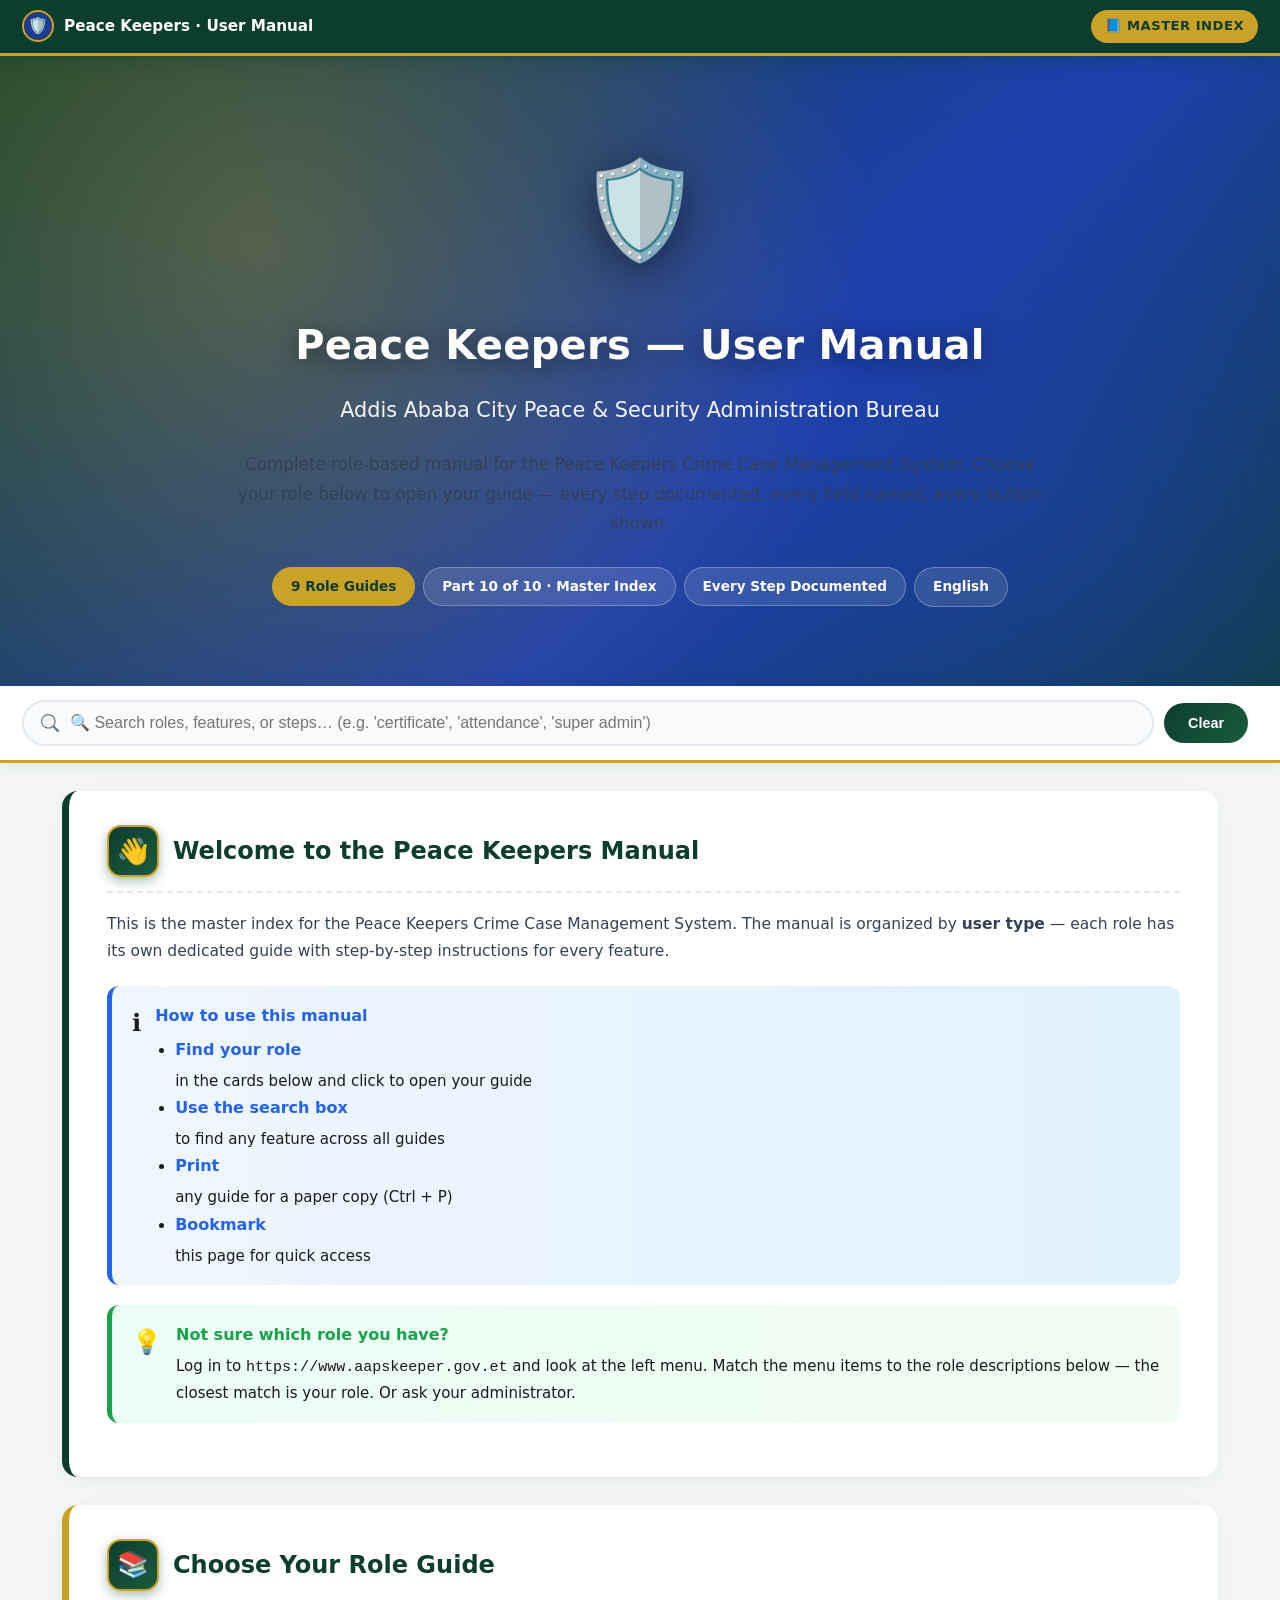
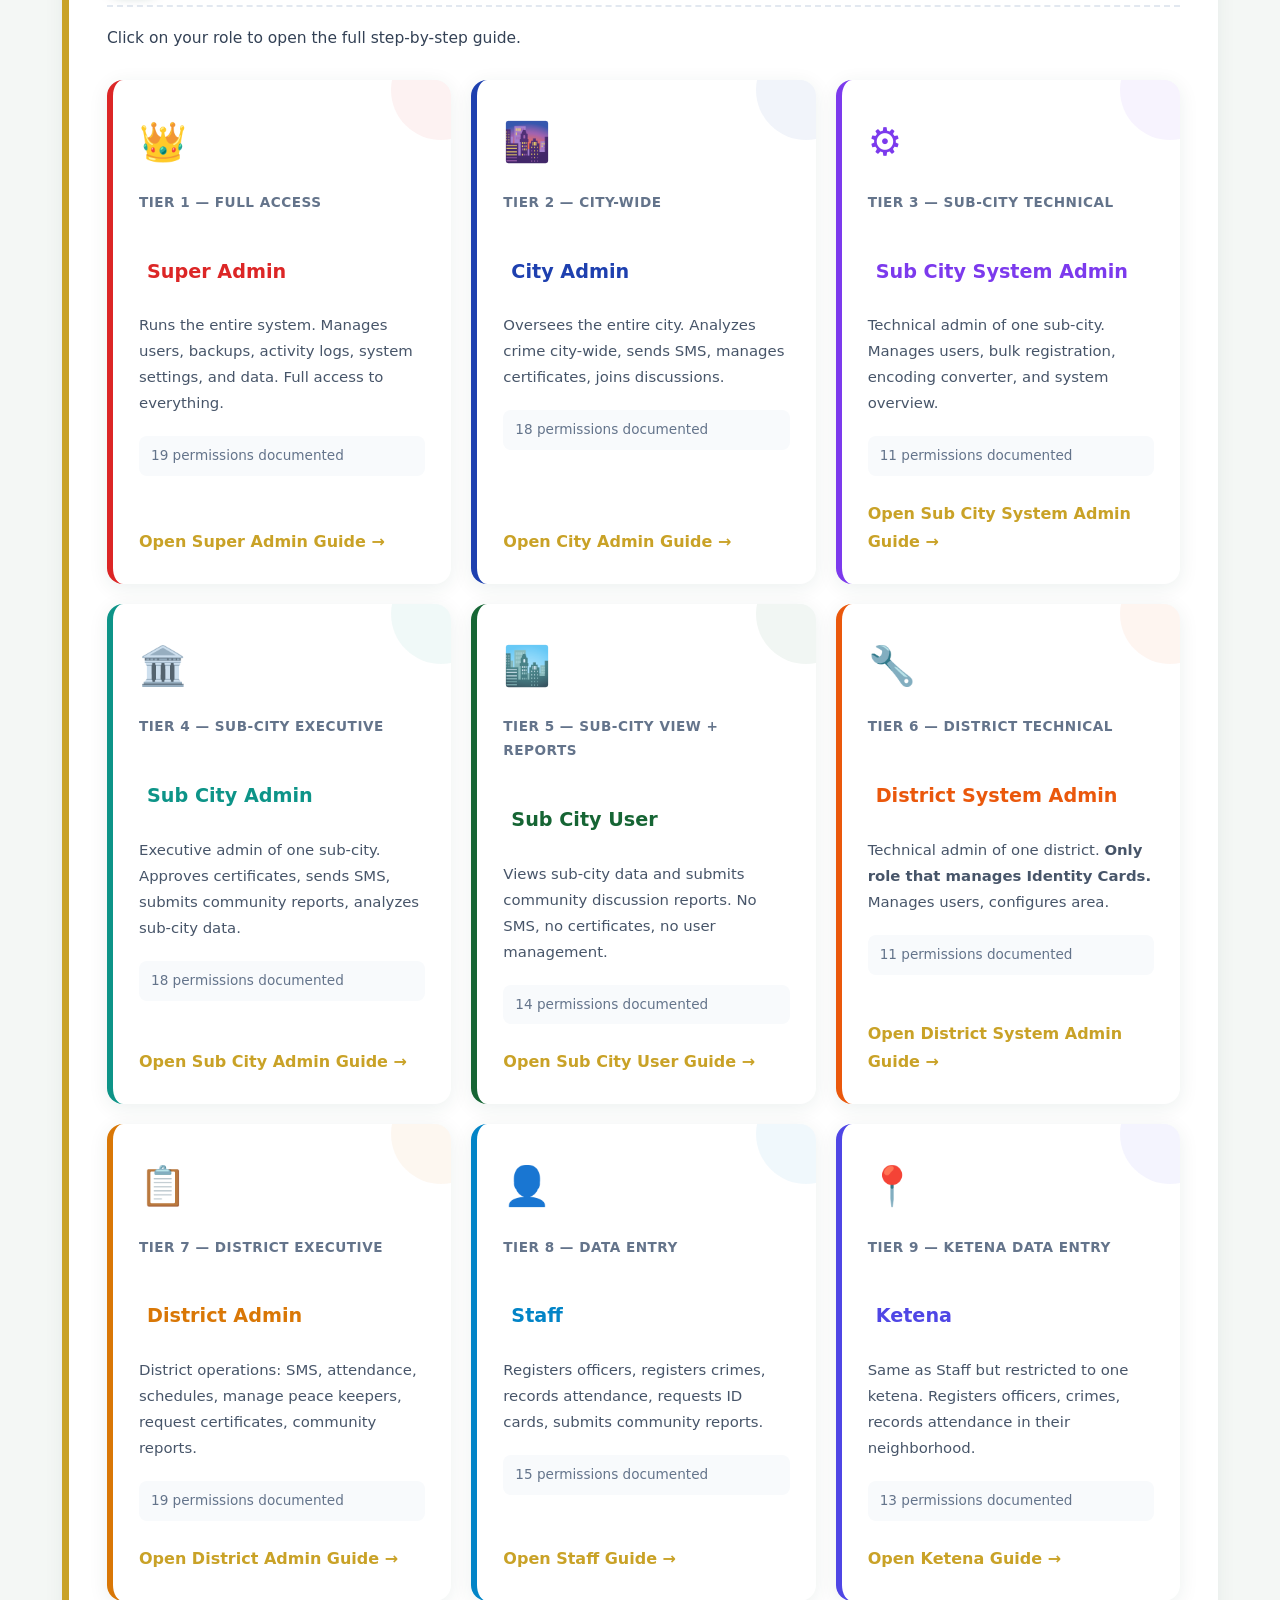
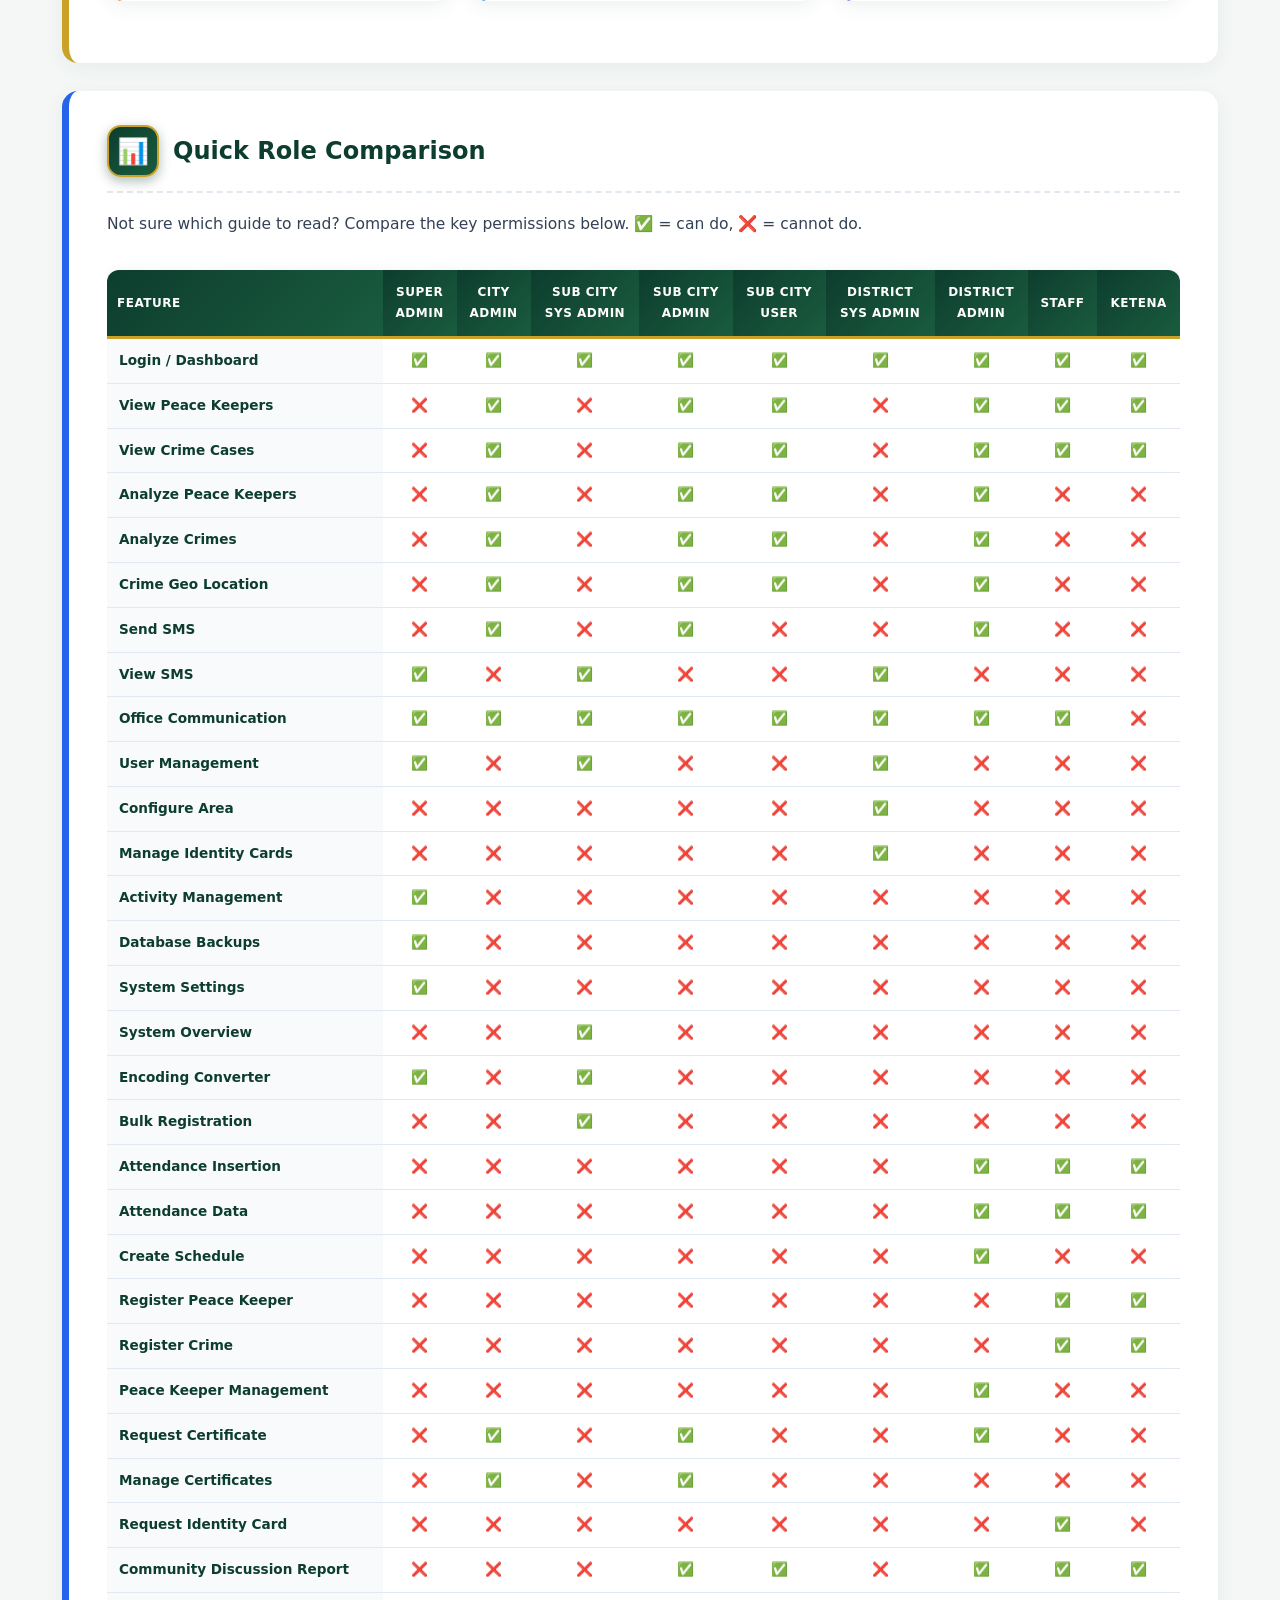
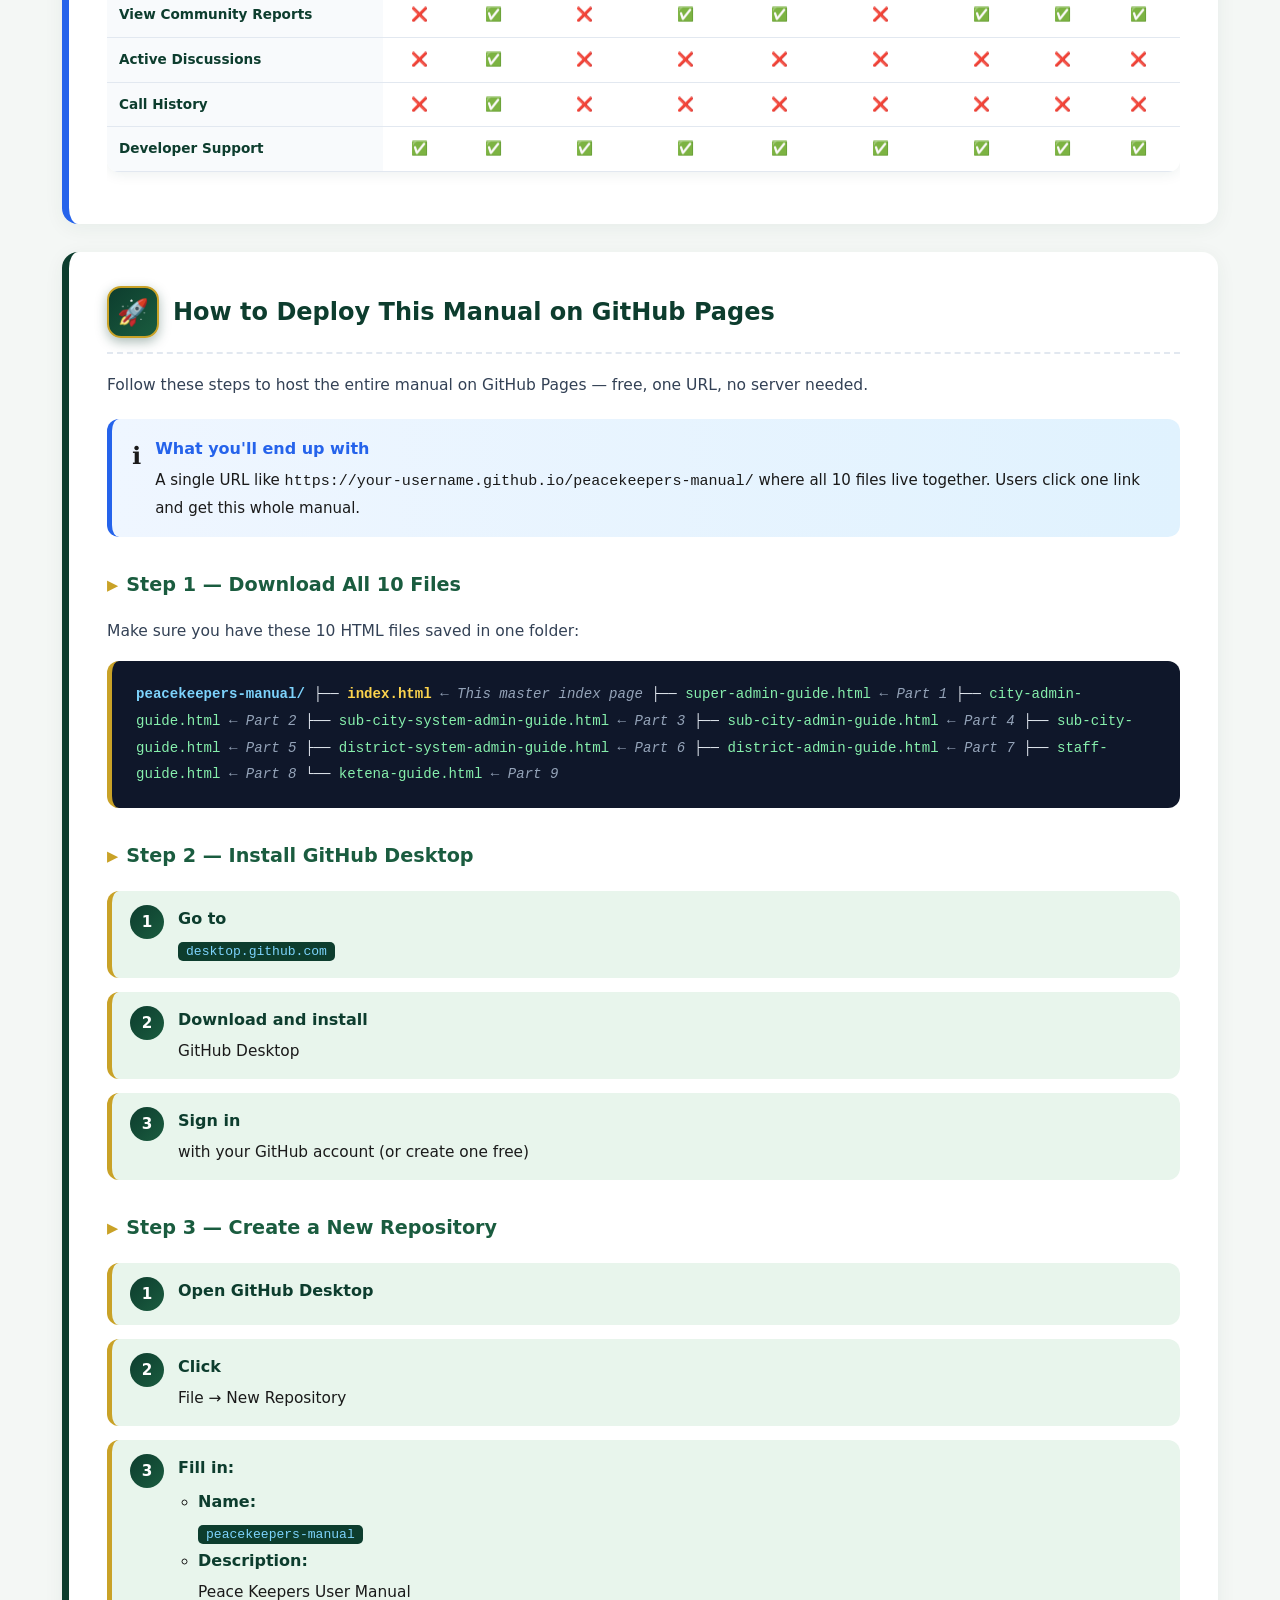
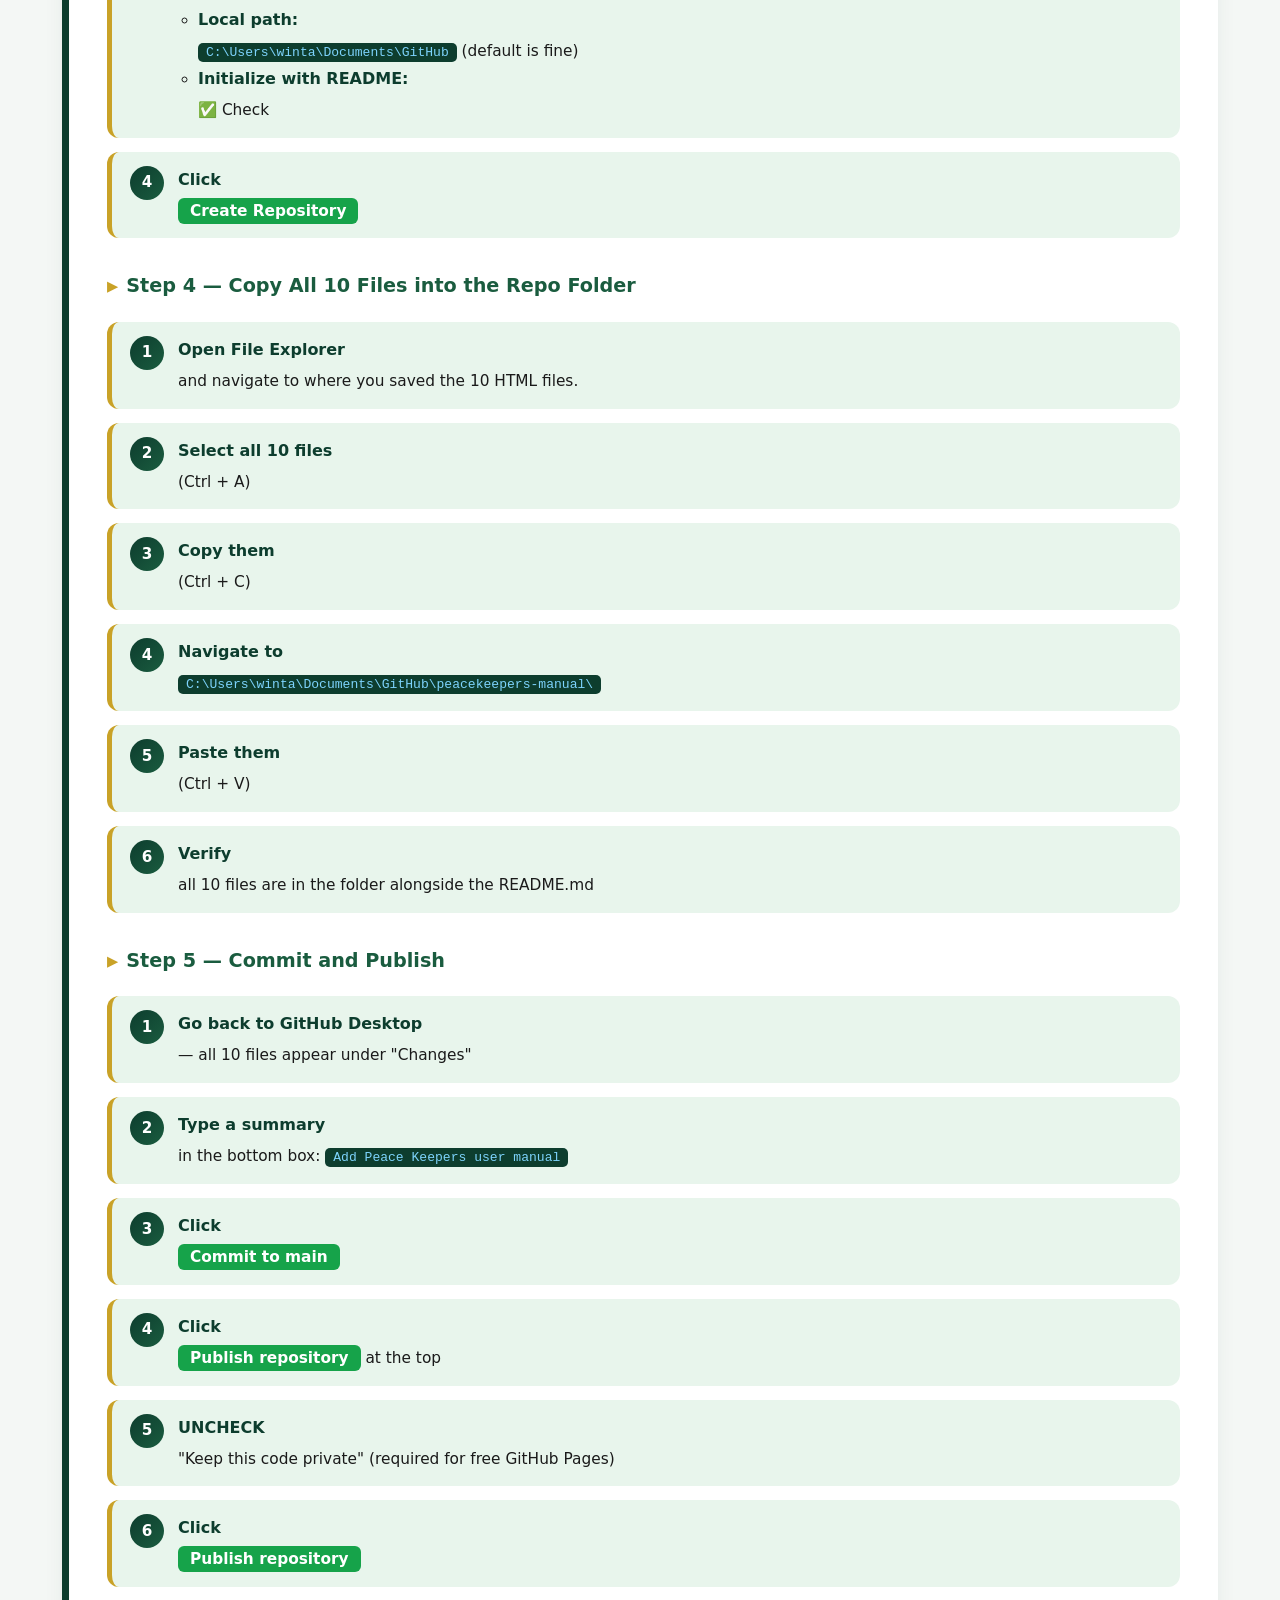
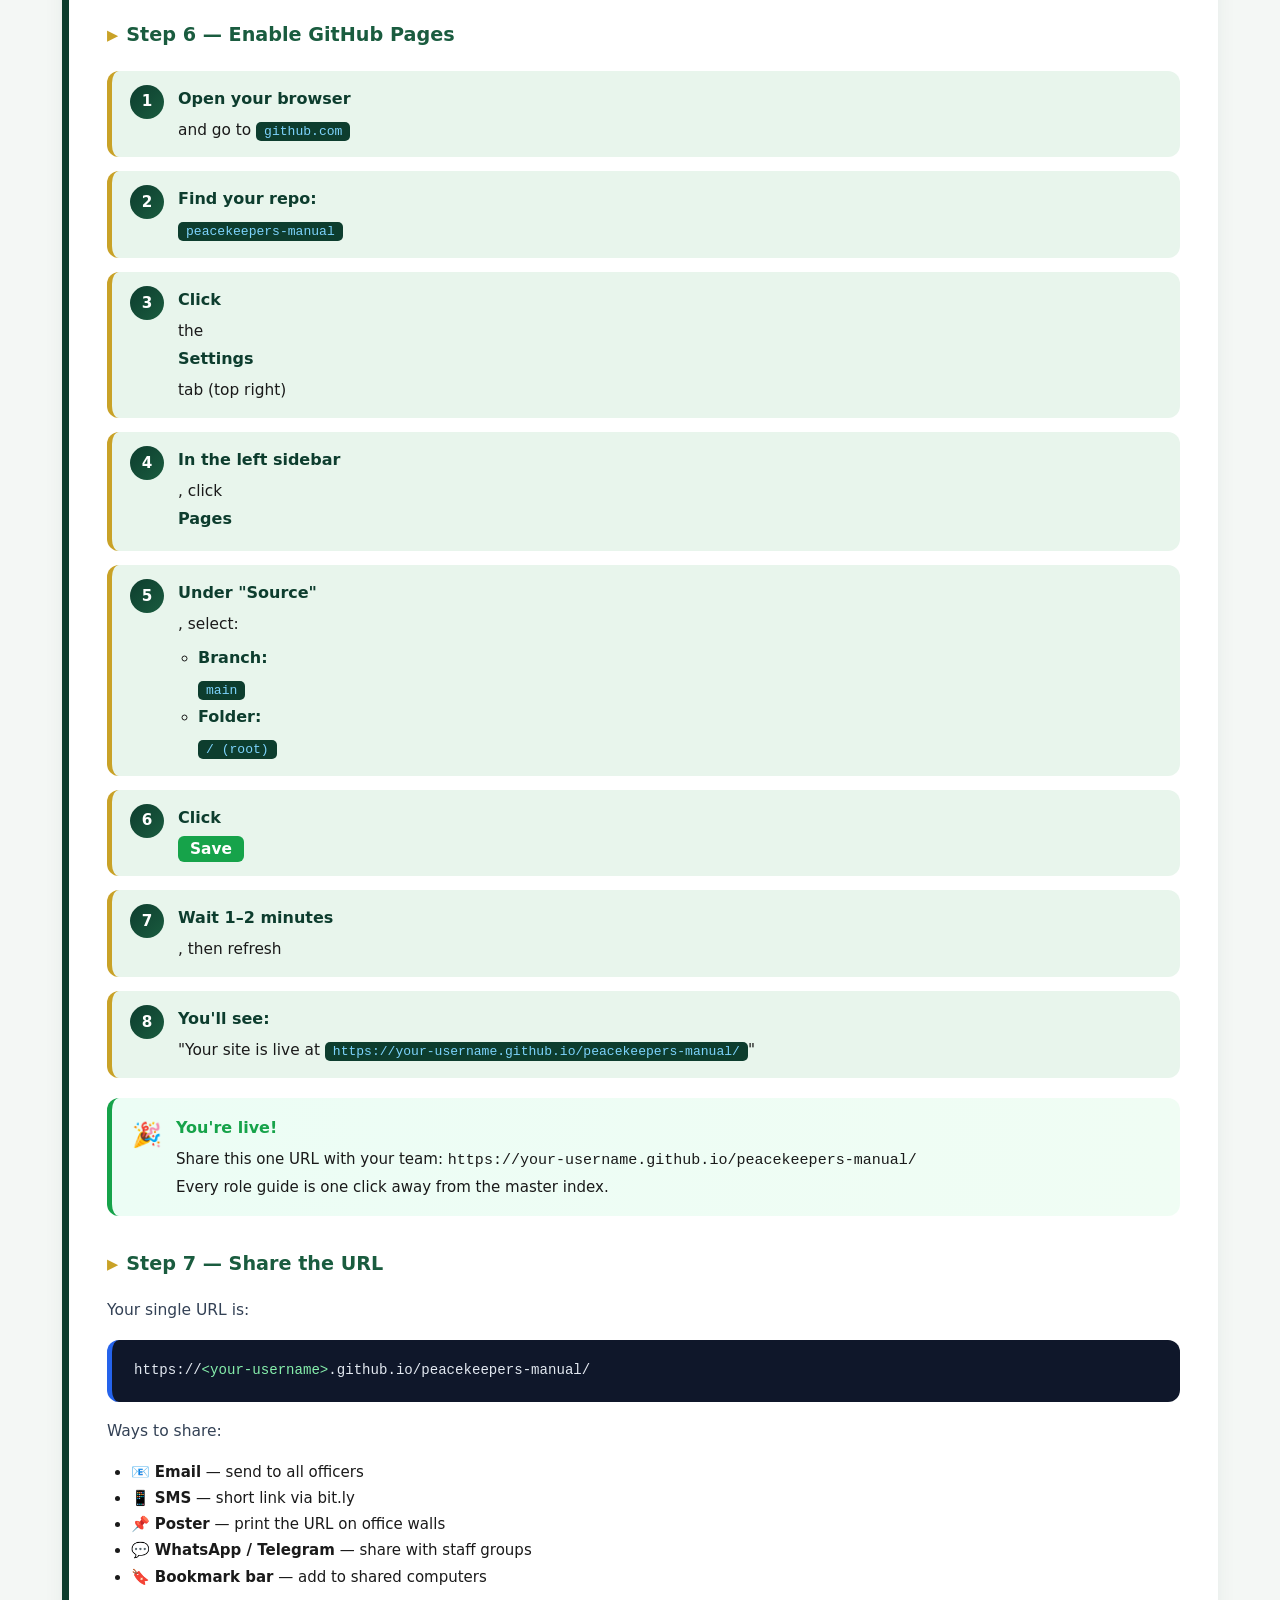
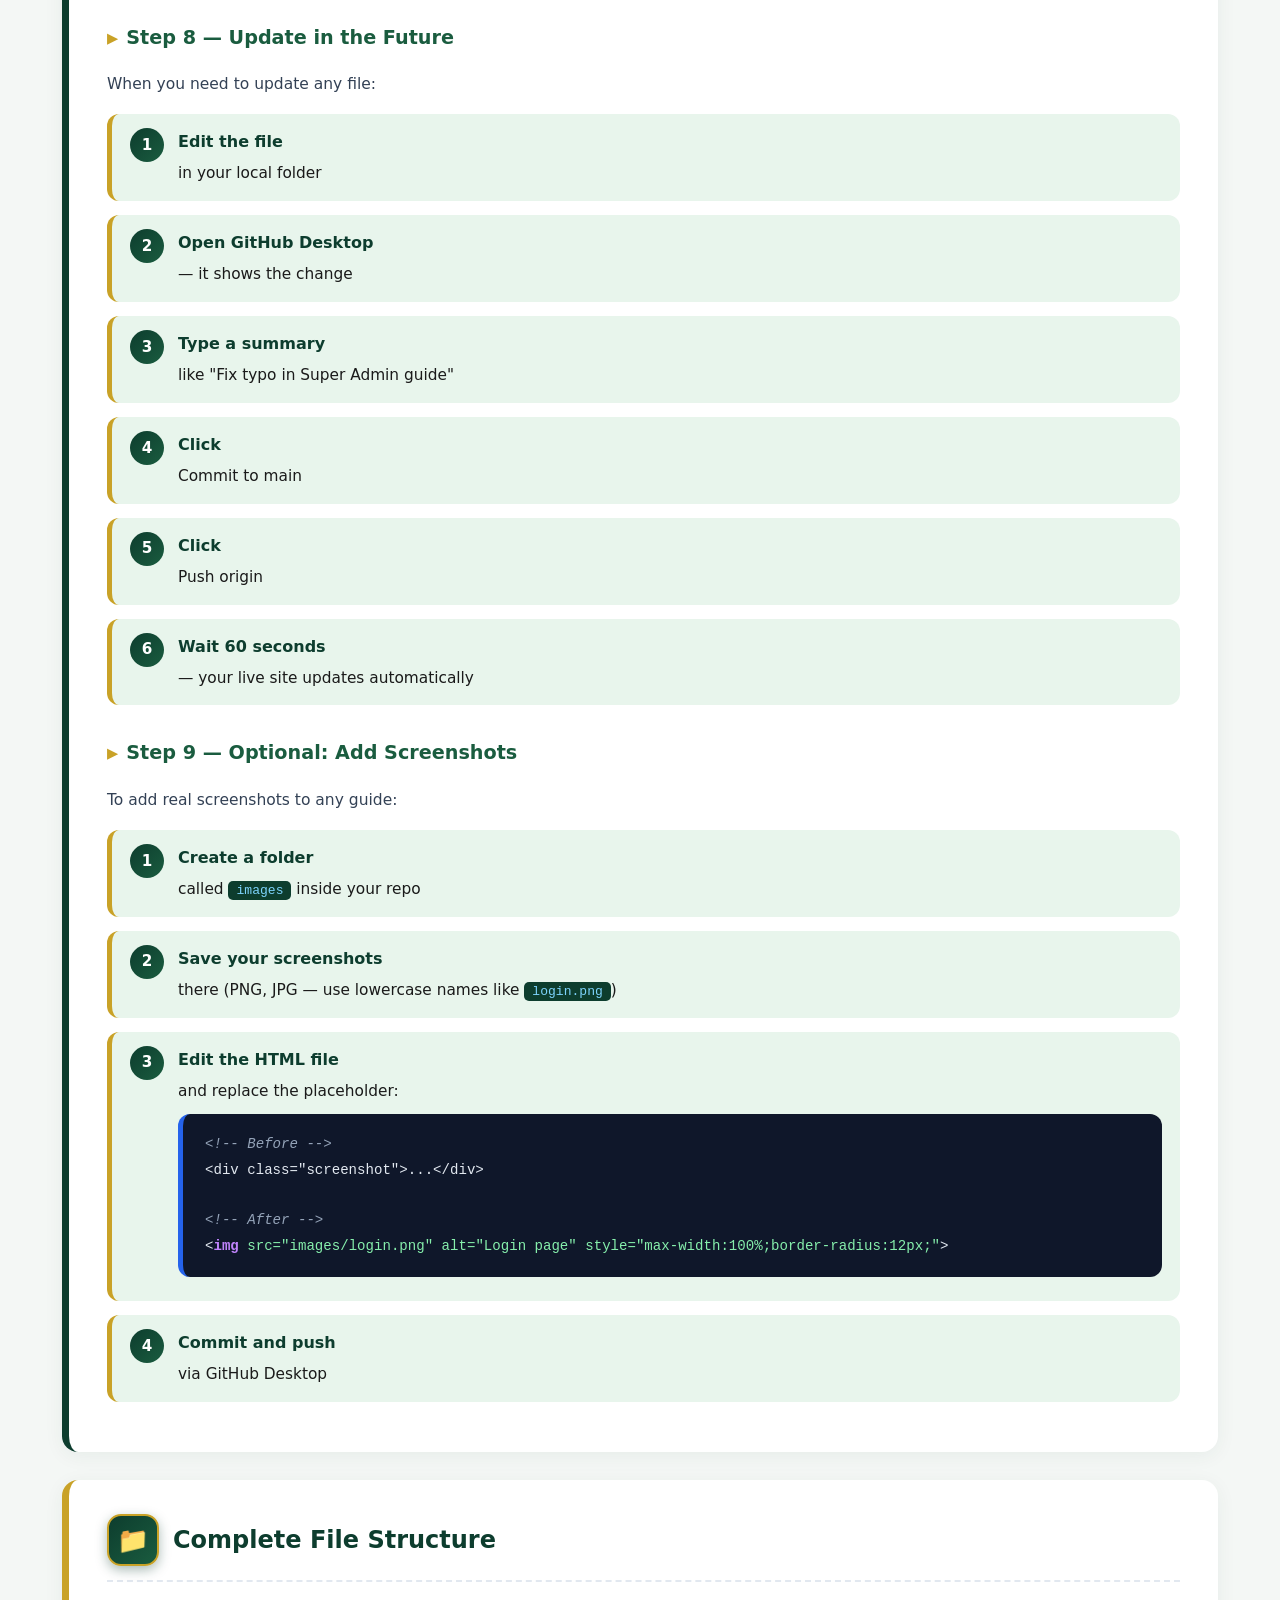
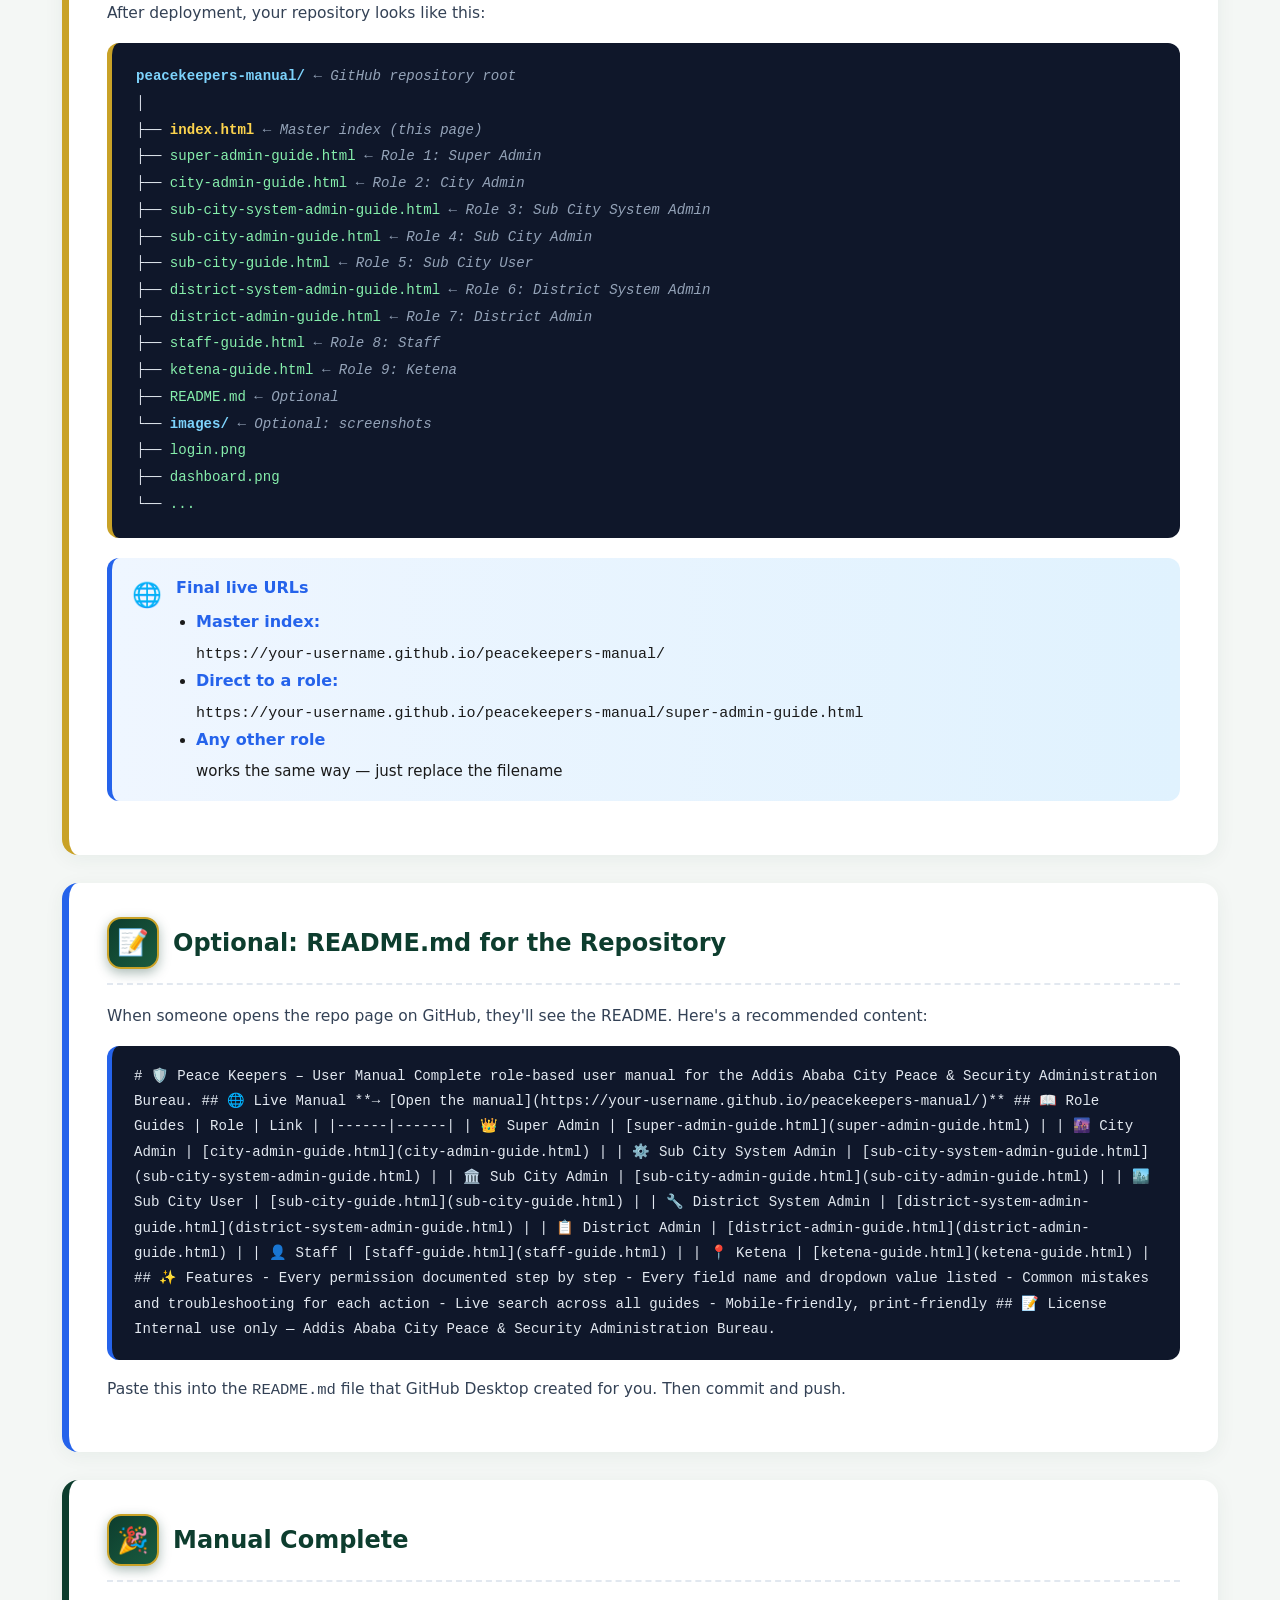
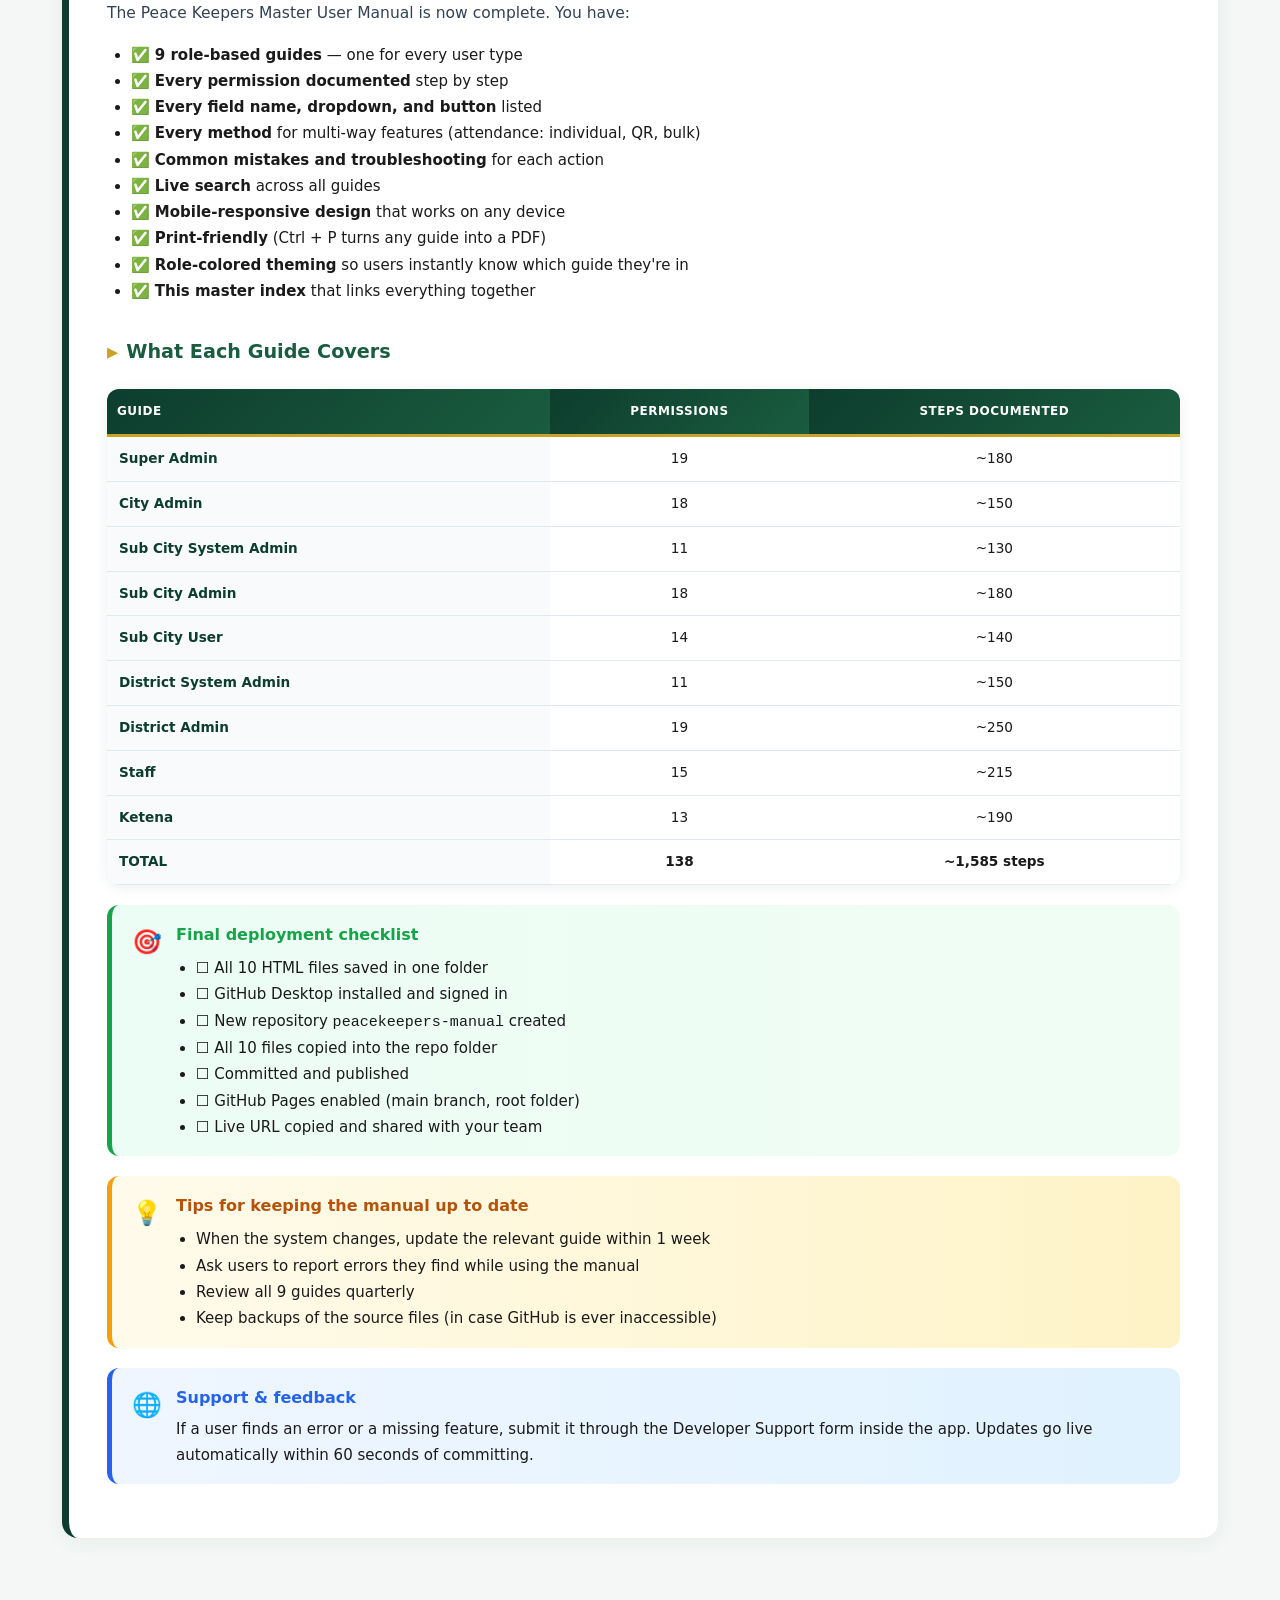
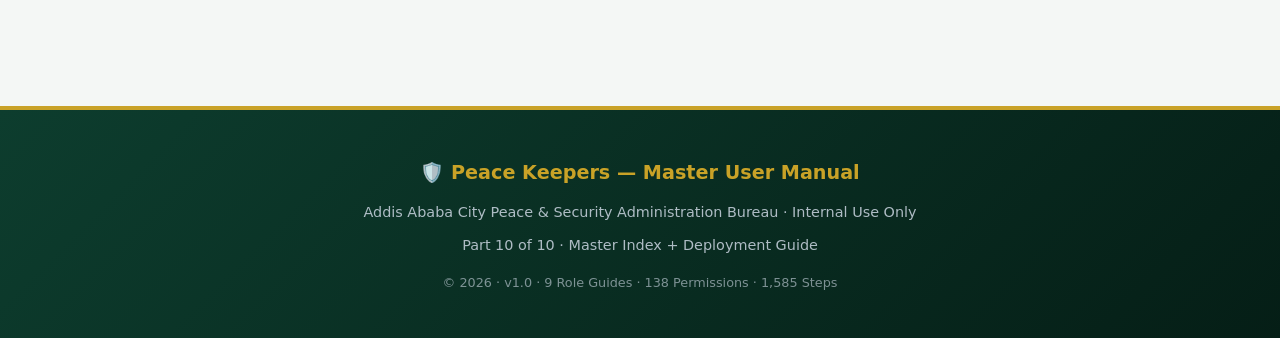
==== index.html @ 0a45a07c "Create index.html" ====
<!DOCTYPE html>
<html lang="en">
<head>
<meta charset="UTF-8">
<meta name="viewport" content="width=device-width, initial-scale=1.0">
<title>Peace Keepers — User Manual</title>
<style>
  :root{
    --brand-dark:#0d3d2e; --brand-green:#1a5c3f; --brand-light:#e8f5ec;
    --brand-gold:#c9a227; --brand-gold-2:#e0b83a; --card:#ffffff;
    --text:#1a1a1a; --muted:#64748b; --border:#e2e8f0; --bg:#f4f7f5;
    --error:#dc2626; --success:#16a34a; --info:#2563eb; --warn:#f59e0b;
    --purple:#7c3aed;

    /* 9 role colors */
    --super:#dc2626;
    --city:#1e40af;
    --subcity-system:#7c3aed;
    --subcity-admin:#0d9488;
    --subcity:#166534;
    --district-system:#ea580c;
    --district-admin:#d97706;
    --staff:#0284c7;
    --ketena:#4f46e5;
  }
  *{box-sizing:border-box;margin:0;padding:0}
  html{scroll-behavior:smooth}
  body{
    font-family:'Segoe UI','Inter',system-ui,sans-serif;
    background:var(--bg); color:var(--text);
    line-height:1.75; font-size:15px;
  }

  /* ============ TOP BAR ============ */
  .top-bar{
    position:sticky; top:0; z-index:300;
    background:var(--brand-dark); color:#fff;
    padding:10px 22px; display:flex; justify-content:space-between;
    align-items:center; flex-wrap:wrap; gap:10px;
    box-shadow:0 4px 18px rgba(13,61,46,.35);
    border-bottom:3px solid var(--brand-gold);
  }
  .top-bar .brand{display:flex; align-items:center; gap:10px; font-weight:800; font-size:.95rem}
  .top-bar .brand .seal{
    width:32px; height:32px; border-radius:50%;
    background:radial-gradient(circle,#1e40af 0%,#1e3a8a 60%,#0d3d2e 100%);
    display:flex; align-items:center; justify-content:center;
    font-size:1rem; border:2px solid var(--brand-gold);
  }
  .top-bar .version{
    background:var(--brand-gold); color:var(--brand-dark);
    padding:5px 14px; border-radius:20px; font-weight:700; font-size:.82rem;
    letter-spacing:.5px;
  }

  /* ============ HERO ============ */
  header.hero{
    background:
      radial-gradient(circle at 20% 30%, rgba(201,162,39,.35), transparent 55%),
      radial-gradient(circle at 80% 70%, rgba(30,64,175,.55), transparent 55%),
      linear-gradient(135deg,#0d3d2e 0%,#1e40af 60%,#0d3d2e 100%);
    color:#fff; padding:70px 24px 80px; text-align:center;
    position:relative; overflow:hidden;
  }
  header.hero .seal-big{
    font-size:6rem; margin-bottom:16px; display:block;
    filter:drop-shadow(0 8px 24px rgba(0,0,0,.5));
    animation:float 3.5s ease-in-out infinite;
  }
  @keyframes float{0%,100%{transform:translateY(0)}50%{transform:translateY(-14px)}}
  header.hero h1{
    font-size:2.5rem; margin-bottom:12px; letter-spacing:.3px;
    text-shadow:0 4px 24px rgba(0,0,0,.4); font-weight:800;
  }
  header.hero h2{
    font-size:1.3rem; font-weight:400; opacity:.95; margin-bottom:8px;
  }
  header.hero p.lead{
    max-width:820px; margin:22px auto 0; font-size:1.05rem;
    opacity:.95; line-height:1.75;
  }
  header.hero .badges{
    display:flex; gap:8px; justify-content:center;
    flex-wrap:wrap; margin-top:28px;
  }
  header.hero .badge{
    background:rgba(255,255,255,.12); border:1px solid rgba(255,255,255,.28);
    backdrop-filter:blur(8px); padding:7px 18px; border-radius:24px;
    font-weight:600; font-size:.85rem;
  }
  header.hero .badge.gold{
    background:var(--brand-gold); color:var(--brand-dark);
    border-color:var(--brand-gold); font-weight:800;
  }

  /* ============ SEARCH ============ */
  .search-bar{
    position:sticky; top:52px; z-index:200;
    background:rgba(255,255,255,.98); backdrop-filter:blur(10px);
    padding:14px 22px; box-shadow:0 4px 18px rgba(13,61,46,.08);
    display:flex; gap:10px; align-items:center; flex-wrap:wrap;
    border-bottom:3px solid var(--brand-gold);
  }
  .search-bar input{
    flex:1; min-width:240px; padding:12px 22px 12px 46px;
    border:2px solid var(--border); border-radius:30px;
    font-size:1rem; outline:none; transition:.25s;
    background:#f8fafc url("data:image/svg+xml,%3Csvg xmlns='http://www.w3.org/2000/svg' width='18' height='18' fill='%2364748b' viewBox='0 0 16 16'%3E%3Cpath d='M11.742 10.344a6.5 6.5 0 1 0-1.397 1.398h-.001c.03.04.062.078.098.115l3.85 3.85a1 1 0 0 0 1.415-1.414l-3.85-3.85a1.007 1.007 0 0 0-.115-.099zM12 6.5a5.5 5.5 0 1 1-11 0 5.5 5.5 0 0 1 11 0z'/%3E%3C/svg%3E") no-repeat 17px center;
  }
  .search-bar input:focus{
    border-color:var(--brand-green); background-color:#fff;
    box-shadow:0 0 0 4px rgba(26,92,63,.12);
  }
  .search-bar button{
    background:linear-gradient(135deg,var(--brand-dark),var(--brand-green));
    color:#fff; border:none; padding:12px 24px; border-radius:30px;
    font-weight:700; cursor:pointer; transition:.25s; font-size:.9rem;
  }
  .search-bar button:hover{transform:translateY(-2px)}
  .search-stats{font-size:.85rem; color:var(--muted); font-weight:600}

  /* ============ MAIN ============ */
  main{max-width:1200px; margin:auto; padding:0 22px 80px}

  section{
    background:#fff; margin:28px 0; padding:34px 38px;
    border-radius:16px; box-shadow:0 4px 20px rgba(13,61,46,.06);
    border-left:7px solid var(--brand-dark);
    scroll-margin-top:130px;
  }
  section:nth-of-type(3n+1){border-left-color:var(--brand-dark)}
  section:nth-of-type(3n+2){border-left-color:var(--brand-gold)}
  section:nth-of-type(3n+3){border-left-color:var(--info)}
  section h2{
    color:var(--brand-dark); font-size:1.5rem; margin-bottom:18px;
    display:flex; align-items:center; gap:14px; flex-wrap:wrap;
    padding-bottom:14px; border-bottom:2px dashed var(--border);
  }
  section h2 .icon{
    background:linear-gradient(135deg,var(--brand-dark),var(--brand-green));
    color:#fff; width:52px; height:52px; border-radius:14px;
    display:flex; align-items:center; justify-content:center;
    font-size:1.6rem; flex-shrink:0;
    box-shadow:0 4px 12px rgba(13,61,46,.35);
    border:2px solid var(--brand-gold);
  }
  section h3{
    color:var(--brand-green); margin:28px 0 14px;
    font-size:1.2rem; display:flex; align-items:center; gap:8px;
  }
  section h3::before{content:"▸"; color:var(--brand-gold); font-size:1.4rem}
  p{margin-bottom:14px; color:#334155; font-size:.97rem}

  /* ============ ROLE CARDS ============ */
  .role-grid{
    display:grid; grid-template-columns:repeat(auto-fit,minmax(300px,1fr));
    gap:20px; margin:28px 0;
  }
  .role-card{
    background:#fff; border-radius:16px;
    padding:28px 26px; text-decoration:none; color:inherit;
    box-shadow:0 4px 20px rgba(13,61,46,.08);
    border-left:6px solid;
    transition:.25s; position:relative; overflow:hidden;
    display:flex; flex-direction:column; gap:12px;
  }
  .role-card:hover{
    transform:translateY(-6px);
    box-shadow:0 12px 32px rgba(13,61,46,.15);
    border-left-width:12px;
  }
  .role-card::before{
    content:""; position:absolute;
    top:0; right:0; width:100px; height:100px;
    border-radius:50%; opacity:.06;
    background:currentColor; transform:translate(40%, -40%);
    pointer-events:none;
  }
  .role-card.super{border-left-color:var(--super); color:var(--super)}
  .role-card.city{border-left-color:var(--city); color:var(--city)}
  .role-card.subcity-system{border-left-color:var(--subcity-system); color:var(--subcity-system)}
  .role-card.subcity-admin{border-left-color:var(--subcity-admin); color:var(--subcity-admin)}
  .role-card.subcity{border-left-color:var(--subcity); color:var(--subcity)}
  .role-card.district-system{border-left-color:var(--district-system); color:var(--district-system)}
  .role-card.district-admin{border-left-color:var(--district-admin); color:var(--district-admin)}
  .role-card.staff{border-left-color:var(--staff); color:var(--staff)}
  .role-card.ketena{border-left-color:var(--ketena); color:var(--ketena)}
  .role-card .rc-icon{font-size:2.4rem; margin-bottom:4px; display:block}
  .role-card h3{color:inherit; font-size:1.2rem; margin-bottom:6px; font-weight:800}
  .role-card h3::before{content:""}
  .role-card .rc-sub{color:var(--muted); font-size:.85rem; font-weight:600; text-transform:uppercase; letter-spacing:.5px}
  .role-card .rc-desc{color:#475569; font-size:.93rem; margin:6px 0 4px}
  .role-card .rc-perms{
    font-size:.85rem; color:var(--muted);
    background:#f8fafc; padding:8px 12px; border-radius:8px;
    margin-top:4px;
  }
  .role-card .arrow{
    color:var(--brand-gold); font-weight:800;
    margin-top:auto; padding-top:12px; font-size:1rem;
  }

  /* ============ COMPARISON TABLE ============ */
  .field-table{
    width:100%; border-collapse:separate; border-spacing:0;
    margin:18px 0; border-radius:12px; overflow:hidden;
    box-shadow:0 2px 14px rgba(13,61,46,.08);
    font-size:.85rem;
  }
  .field-table thead th{
    background:linear-gradient(135deg,var(--brand-dark),var(--brand-green));
    color:#fff; padding:12px 10px; text-align:center;
    font-weight:700; font-size:.75rem;
    text-transform:uppercase; letter-spacing:.5px;
    border-bottom:3px solid var(--brand-gold);
  }
  .field-table thead th:first-child{text-align:left}
  .field-table tbody td{
    padding:10px 12px; border-bottom:1px solid var(--border);
    text-align:center; background:#fff;
    font-size:.85rem;
  }
  .field-table tbody td:first-child{
    text-align:left; font-weight:700;
    color:var(--brand-dark); background:#f8fafc;
  }
  .field-table tbody tr:hover td{background:var(--brand-light)}
  .field-table .yes{color:var(--success); font-weight:800}
  .field-table .no{color:#cbd5e1}

  /* ============ CALLOUTS ============ */
  .callout{
    padding:16px 20px; border-radius:12px; margin:20px 0;
    border-left:5px solid; display:flex; gap:14px; align-items:flex-start;
    font-size:.94rem;
  }
  .callout .co-icon{font-size:1.5rem; flex-shrink:0}
  .callout strong{display:block; margin-bottom:4px; font-size:1rem}
  .callout.tip{background:linear-gradient(90deg,#ecfdf5,#f0fdf4); border-color:var(--success)}
  .callout.tip strong{color:var(--success)}
  .callout.warn{background:linear-gradient(90deg,#fffbeb,#fef3c7); border-color:var(--warn)}
  .callout.warn strong{color:#b45309}
  .callout.danger{background:linear-gradient(90deg,#fef2f2,#fee2e2); border-color:var(--error)}
  .callout.danger strong{color:var(--error)}
  .callout.info{background:linear-gradient(90deg,#eff6ff,#e0f2fe); border-color:var(--info)}
  .callout.info strong{color:var(--info)}

  /* ============ STEP LISTS ============ */
  ol.steps{list-style:none; padding:0; margin:16px 0}
  ol.steps > li{
    display:flex; align-items:flex-start; gap:14px;
    margin-bottom:14px; padding:14px 18px;
    background:var(--brand-light); border-radius:12px;
    border-left:5px solid var(--brand-gold);
    transition:.2s;
  }
  ol.steps > li:hover{background:#dcefe2; transform:translateX(4px)}
  ol.steps > li .step-badge{
    background:linear-gradient(135deg,var(--brand-dark),var(--brand-green));
    color:#fff; min-width:34px; height:34px; border-radius:50%;
    font-weight:800; display:flex; align-items:center; justify-content:center;
    flex-shrink:0; font-size:.95rem;
  }
  ol.steps > li .step-text{flex:1; font-size:.96rem}
  ol.steps > li .step-text strong{color:var(--brand-dark); display:block; margin-bottom:4px; font-size:1rem}
  ol.steps > li .step-text code{
    background:#0d3d2e; color:#7dd3fc; padding:2px 8px;
    border-radius:5px; font-size:.85em;
  }

  /* ============ FOLDER TREE ============ */
  .tree{
    background:#0f172a; color:#e2e8f0;
    padding:20px 24px; border-radius:12px;
    font-family:'Consolas',monospace; font-size:.88rem;
    line-height:1.9; margin:16px 0;
    border-left:5px solid var(--brand-gold);
    overflow-x:auto;
  }
  .tree .folder{color:#7dd3fc; font-weight:700}
  .tree .file{color:#86efac}
  .tree .comment{color:#94a3b8; font-style:italic}
  .tree .highlight{color:#fcd34d; font-weight:700}

  /* ============ CODE BLOCK ============ */
  .code-block{
    background:#0f172a; color:#e2e8f0;
    padding:18px 22px; border-radius:12px;
    font-family:'Consolas',monospace; font-size:.88rem;
    line-height:1.8; margin:16px 0;
    border-left:5px solid var(--info);
    overflow-x:auto;
  }
  .code-block .kw{color:#c084fc; font-weight:700}
  .code-block .str{color:#86efac}
  .code-block .cm{color:#94a3b8; font-style:italic}
  .code-block .num{color:#fbbf24}

  /* ============ SEARCH HIGHLIGHT ============ */
  .hl{background:#fde047; padding:1px 3px; border-radius:3px; font-weight:600}
  .hidden{display:none !important}
  #noResult{text-align:center; padding:60px 20px; color:var(--error); font-weight:700; font-size:1.15rem; display:none}

  /* ============ TOP BUTTON ============ */
  #toTop{
    position:fixed; right:22px; bottom:22px; z-index:150;
    background:linear-gradient(135deg,var(--brand-dark),var(--brand-green));
    color:#fff; border:2px solid var(--brand-gold);
    width:54px; height:54px; border-radius:50%;
    font-size:1.3rem; cursor:pointer; display:none;
    box-shadow:0 6px 20px rgba(13,61,46,.5);
    transition:.25s;
  }
  #toTop:hover{transform:translateY(-4px) scale(1.08)}

  /* ============ FOOTER ============ */
  footer{
    background:linear-gradient(135deg,#0d3d2e,#051e16);
    color:#cbd5e1; text-align:center; padding:46px 24px; margin-top:60px;
    border-top:4px solid var(--brand-gold);
  }
  footer .f-title{color:var(--brand-gold); font-weight:800; font-size:1.2rem; margin-bottom:10px}
  footer p{font-size:.9rem; opacity:.85; margin:4px 0; color:#cbd5e1}

  @media (max-width:640px){
    header.hero h1{font-size:1.7rem}
    section{padding:22px 20px}
    .role-grid{grid-template-columns:1fr}
    .search-bar{top:46px}
  }
</style>
</head>
<body>

<!-- ============ TOP BAR ============ -->
<div class="top-bar">
  <div class="brand">
    <span class="seal">🛡️</span>
    <span>Peace Keepers · User Manual</span>
  </div>
  <span class="version">📘 MASTER INDEX</span>
</div>

<!-- ============ HERO ============ -->
<header class="hero">
  <span class="seal-big">🛡️</span>
  <h1>Peace Keepers — User Manual</h1>
  <h2>Addis Ababa City Peace &amp; Security Administration Bureau</h2>
  <p class="lead">Complete role-based manual for the Peace Keepers Crime Case Management System. Choose your role below to open your guide — every step documented, every field named, every button shown.</p>
  <div class="badges">
    <span class="badge gold">9 Role Guides</span>
    <span class="badge">Part 10 of 10 · Master Index</span>
    <span class="badge">Every Step Documented</span>
    <span class="badge">English</span>
  </div>
</header>

<!-- ============ SEARCH ============ -->
<div class="search-bar">
  <input type="text" id="searchInput" placeholder="🔍 Search roles, features, or steps… (e.g. 'certificate', 'attendance', 'super admin')" oninput="searchManual()">
  <button onclick="clearSearch()">Clear</button>
  <span class="search-stats" id="stats"></span>
</div>

<main>

<!-- ============ WELCOME ============ -->
<section id="welcome">
  <h2><span class="icon">👋</span>Welcome to the Peace Keepers Manual</h2>

  <p>This is the master index for the Peace Keepers Crime Case Management System. The manual is organized by <strong>user type</strong> — each role has its own dedicated guide with step-by-step instructions for every feature.</p>

  <div class="callout info">
    <span class="co-icon">ℹ️</span>
    <div>
      <strong>How to use this manual</strong>
      <ul style="margin-left:20px; margin-top:6px">
        <li><strong>Find your role</strong> in the cards below and click to open your guide</li>
        <li><strong>Use the search box</strong> to find any feature across all guides</li>
        <li><strong>Print</strong> any guide for a paper copy (Ctrl + P)</li>
        <li><strong>Bookmark</strong> this page for quick access</li>
      </ul>
    </div>
  </div>

  <div class="callout tip">
    <span class="co-icon">💡</span>
    <div>
      <strong>Not sure which role you have?</strong>
      Log in to <code>https://www.aapskeeper.gov.et</code> and look at the left menu. Match the menu items to the role descriptions below — the closest match is your role. Or ask your administrator.
    </div>
  </div>
</section>

<!-- ============ ROLE CARDS ============ -->
<section id="role-guides">
  <h2><span class="icon">📚</span>Choose Your Role Guide</h2>

  <p>Click on your role to open the full step-by-step guide.</p>

  <div class="role-grid">

    <!-- 1. Super Admin -->
    <a href="super-admin-guide.html" class="role-card super">
      <span class="rc-icon">👑</span>
      <div class="rc-sub">Tier 1 — Full Access</div>
      <h3>Super Admin</h3>
      <p class="rc-desc">Runs the entire system. Manages users, backups, activity logs, system settings, and data. Full access to everything.</p>
      <div class="rc-perms">19 permissions documented</div>
      <span class="arrow">Open Super Admin Guide →</span>
    </a>

    <!-- 2. City Admin -->
    <a href="city-admin-guide.html" class="role-card city">
      <span class="rc-icon">🌆</span>
      <div class="rc-sub">Tier 2 — City-wide</div>
      <h3>City Admin</h3>
      <p class="rc-desc">Oversees the entire city. Analyzes crime city-wide, sends SMS, manages certificates, joins discussions.</p>
      <div class="rc-perms">18 permissions documented</div>
      <span class="arrow">Open City Admin Guide →</span>
    </a>

    <!-- 3. Sub City System Admin -->
    <a href="sub-city-system-admin-guide.html" class="role-card subcity-system">
      <span class="rc-icon">⚙️</span>
      <div class="rc-sub">Tier 3 — Sub-city technical</div>
      <h3>Sub City System Admin</h3>
      <p class="rc-desc">Technical admin of one sub-city. Manages users, bulk registration, encoding converter, and system overview.</p>
      <div class="rc-perms">11 permissions documented</div>
      <span class="arrow">Open Sub City System Admin Guide →</span>
    </a>

    <!-- 4. Sub City Admin -->
    <a href="sub-city-admin-guide.html" class="role-card subcity-admin">
      <span class="rc-icon">🏛️</span>
      <div class="rc-sub">Tier 4 — Sub-city executive</div>
      <h3>Sub City Admin</h3>
      <p class="rc-desc">Executive admin of one sub-city. Approves certificates, sends SMS, submits community reports, analyzes sub-city data.</p>
      <div class="rc-perms">18 permissions documented</div>
      <span class="arrow">Open Sub City Admin Guide →</span>
    </a>

    <!-- 5. Sub City User -->
    <a href="sub-city-guide.html" class="role-card subcity">
      <span class="rc-icon">🏙️</span>
      <div class="rc-sub">Tier 5 — Sub-city view + reports</div>
      <h3>Sub City User</h3>
      <p class="rc-desc">Views sub-city data and submits community discussion reports. No SMS, no certificates, no user management.</p>
      <div class="rc-perms">14 permissions documented</div>
      <span class="arrow">Open Sub City User Guide →</span>
    </a>

    <!-- 6. District System Admin -->
    <a href="district-system-admin-guide.html" class="role-card district-system">
      <span class="rc-icon">🔧</span>
      <div class="rc-sub">Tier 6 — District technical</div>
      <h3>District System Admin</h3>
      <p class="rc-desc">Technical admin of one district. <strong>Only role that manages Identity Cards.</strong> Manages users, configures area.</p>
      <div class="rc-perms">11 permissions documented</div>
      <span class="arrow">Open District System Admin Guide →</span>
    </a>

    <!-- 7. District Admin -->
    <a href="district-admin-guide.html" class="role-card district-admin">
      <span class="rc-icon">📋</span>
      <div class="rc-sub">Tier 7 — District executive</div>
      <h3>District Admin</h3>
      <p class="rc-desc">District operations: SMS, attendance, schedules, manage peace keepers, request certificates, community reports.</p>
      <div class="rc-perms">19 permissions documented</div>
      <span class="arrow">Open District Admin Guide →</span>
    </a>

    <!-- 8. Staff -->
    <a href="staff-guide.html" class="role-card staff">
      <span class="rc-icon">👤</span>
      <div class="rc-sub">Tier 8 — Data entry</div>
      <h3>Staff</h3>
      <p class="rc-desc">Registers officers, registers crimes, records attendance, requests ID cards, submits community reports.</p>
      <div class="rc-perms">15 permissions documented</div>
      <span class="arrow">Open Staff Guide →</span>
    </a>

    <!-- 9. Ketena -->
    <a href="ketena-guide.html" class="role-card ketena">
      <span class="rc-icon">📍</span>
      <div class="rc-sub">Tier 9 — Ketena data entry</div>
      <h3>Ketena</h3>
      <p class="rc-desc">Same as Staff but restricted to one ketena. Registers officers, crimes, records attendance in their neighborhood.</p>
      <div class="rc-perms">13 permissions documented</div>
      <span class="arrow">Open Ketena Guide →</span>
    </a>

  </div>
</section>

<!-- ============ QUICK COMPARISON ============ -->
<section id="comparison">
  <h2><span class="icon">📊</span>Quick Role Comparison</h2>

  <p>Not sure which guide to read? Compare the key permissions below. ✅ = can do, ❌ = cannot do.</p>

  <div style="overflow-x:auto">
  <table class="field-table">
    <thead>
      <tr>
        <th>Feature</th>
        <th>Super<br>Admin</th>
        <th>City<br>Admin</th>
        <th>Sub City<br>Sys Admin</th>
        <th>Sub City<br>Admin</th>
        <th>Sub City<br>User</th>
        <th>District<br>Sys Admin</th>
        <th>District<br>Admin</th>
        <th>Staff</th>
        <th>Ketena</th>
      </tr>
    </thead>
    <tbody>
      <tr>
        <td>Login / Dashboard</td>
        <td class="yes">✅</td><td class="yes">✅</td><td class="yes">✅</td><td class="yes">✅</td><td class="yes">✅</td><td class="yes">✅</td><td class="yes">✅</td><td class="yes">✅</td><td class="yes">✅</td>
      </tr>
      <tr>
        <td>View Peace Keepers</td>
        <td class="no">❌</td><td class="yes">✅</td><td class="no">❌</td><td class="yes">✅</td><td class="yes">✅</td><td class="no">❌</td><td class="yes">✅</td><td class="yes">✅</td><td class="yes">✅</td>
      </tr>
      <tr>
        <td>View Crime Cases</td>
        <td class="no">❌</td><td class="yes">✅</td><td class="no">❌</td><td class="yes">✅</td><td class="yes">✅</td><td class="no">❌</td><td class="yes">✅</td><td class="yes">✅</td><td class="yes">✅</td>
      </tr>
      <tr>
        <td>Analyze Peace Keepers</td>
        <td class="no">❌</td><td class="yes">✅</td><td class="no">❌</td><td class="yes">✅</td><td class="yes">✅</td><td class="no">❌</td><td class="yes">✅</td><td class="no">❌</td><td class="no">❌</td>
      </tr>
      <tr>
        <td>Analyze Crimes</td>
        <td class="no">❌</td><td class="yes">✅</td><td class="no">❌</td><td class="yes">✅</td><td class="yes">✅</td><td class="no">❌</td><td class="yes">✅</td><td class="no">❌</td><td class="no">❌</td>
      </tr>
      <tr>
        <td>Crime Geo Location</td>
        <td class="no">❌</td><td class="yes">✅</td><td class="no">❌</td><td class="yes">✅</td><td class="yes">✅</td><td class="no">❌</td><td class="yes">✅</td><td class="no">❌</td><td class="no">❌</td>
      </tr>
      <tr>
        <td>Send SMS</td>
        <td class="no">❌</td><td class="yes">✅</td><td class="no">❌</td><td class="yes">✅</td><td class="no">❌</td><td class="no">❌</td><td class="yes">✅</td><td class="no">❌</td><td class="no">❌</td>
      </tr>
      <tr>
        <td>View SMS</td>
        <td class="yes">✅</td><td class="no">❌</td><td class="yes">✅</td><td class="no">❌</td><td class="no">❌</td><td class="yes">✅</td><td class="no">❌</td><td class="no">❌</td><td class="no">❌</td>
      </tr>
      <tr>
        <td>Office Communication</td>
        <td class="yes">✅</td><td class="yes">✅</td><td class="yes">✅</td><td class="yes">✅</td><td class="yes">✅</td><td class="yes">✅</td><td class="yes">✅</td><td class="yes">✅</td><td class="no">❌</td>
      </tr>
      <tr>
        <td>User Management</td>
        <td class="yes">✅</td><td class="no">❌</td><td class="yes">✅</td><td class="no">❌</td><td class="no">❌</td><td class="yes">✅</td><td class="no">❌</td><td class="no">❌</td><td class="no">❌</td>
      </tr>
      <tr>
        <td>Configure Area</td>
        <td class="no">❌</td><td class="no">❌</td><td class="no">❌</td><td class="no">❌</td><td class="no">❌</td><td class="yes">✅</td><td class="no">❌</td><td class="no">❌</td><td class="no">❌</td>
      </tr>
      <tr>
        <td>Manage Identity Cards</td>
        <td class="no">❌</td><td class="no">❌</td><td class="no">❌</td><td class="no">❌</td><td class="no">❌</td><td class="yes">✅</td><td class="no">❌</td><td class="no">❌</td><td class="no">❌</td>
      </tr>
      <tr>
        <td>Activity Management</td>
        <td class="yes">✅</td><td class="no">❌</td><td class="no">❌</td><td class="no">❌</td><td class="no">❌</td><td class="no">❌</td><td class="no">❌</td><td class="no">❌</td><td class="no">❌</td>
      </tr>
      <tr>
        <td>Database Backups</td>
        <td class="yes">✅</td><td class="no">❌</td><td class="no">❌</td><td class="no">❌</td><td class="no">❌</td><td class="no">❌</td><td class="no">❌</td><td class="no">❌</td><td class="no">❌</td>
      </tr>
      <tr>
        <td>System Settings</td>
        <td class="yes">✅</td><td class="no">❌</td><td class="no">❌</td><td class="no">❌</td><td class="no">❌</td><td class="no">❌</td><td class="no">❌</td><td class="no">❌</td><td class="no">❌</td>
      </tr>
      <tr>
        <td>System Overview</td>
        <td class="no">❌</td><td class="no">❌</td><td class="yes">✅</td><td class="no">❌</td><td class="no">❌</td><td class="no">❌</td><td class="no">❌</td><td class="no">❌</td><td class="no">❌</td>
      </tr>
      <tr>
        <td>Encoding Converter</td>
        <td class="yes">✅</td><td class="no">❌</td><td class="yes">✅</td><td class="no">❌</td><td class="no">❌</td><td class="no">❌</td><td class="no">❌</td><td class="no">❌</td><td class="no">❌</td>
      </tr>
      <tr>
        <td>Bulk Registration</td>
        <td class="no">❌</td><td class="no">❌</td><td class="yes">✅</td><td class="no">❌</td><td class="no">❌</td><td class="no">❌</td><td class="no">❌</td><td class="no">❌</td><td class="no">❌</td>
      </tr>
      <tr>
        <td>Attendance Insertion</td>
        <td class="no">❌</td><td class="no">❌</td><td class="no">❌</td><td class="no">❌</td><td class="no">❌</td><td class="no">❌</td><td class="yes">✅</td><td class="yes">✅</td><td class="yes">✅</td>
      </tr>
      <tr>
        <td>Attendance Data</td>
        <td class="no">❌</td><td class="no">❌</td><td class="no">❌</td><td class="no">❌</td><td class="no">❌</td><td class="no">❌</td><td class="yes">✅</td><td class="yes">✅</td><td class="yes">✅</td>
      </tr>
      <tr>
        <td>Create Schedule</td>
        <td class="no">❌</td><td class="no">❌</td><td class="no">❌</td><td class="no">❌</td><td class="no">❌</td><td class="no">❌</td><td class="yes">✅</td><td class="no">❌</td><td class="no">❌</td>
      </tr>
      <tr>
        <td>Register Peace Keeper</td>
        <td class="no">❌</td><td class="no">❌</td><td class="no">❌</td><td class="no">❌</td><td class="no">❌</td><td class="no">❌</td><td class="no">❌</td><td class="yes">✅</td><td class="yes">✅</td>
      </tr>
      <tr>
        <td>Register Crime</td>
        <td class="no">❌</td><td class="no">❌</td><td class="no">❌</td><td class="no">❌</td><td class="no">❌</td><td class="no">❌</td><td class="no">❌</td><td class="yes">✅</td><td class="yes">✅</td>
      </tr>
      <tr>
        <td>Peace Keeper Management</td>
        <td class="no">❌</td><td class="no">❌</td><td class="no">❌</td><td class="no">❌</td><td class="no">❌</td><td class="no">❌</td><td class="yes">✅</td><td class="no">❌</td><td class="no">❌</td>
      </tr>
      <tr>
        <td>Request Certificate</td>
        <td class="no">❌</td><td class="yes">✅</td><td class="no">❌</td><td class="yes">✅</td><td class="no">❌</td><td class="no">❌</td><td class="yes">✅</td><td class="no">❌</td><td class="no">❌</td>
      </tr>
      <tr>
        <td>Manage Certificates</td>
        <td class="no">❌</td><td class="yes">✅</td><td class="no">❌</td><td class="yes">✅</td><td class="no">❌</td><td class="no">❌</td><td class="no">❌</td><td class="no">❌</td><td class="no">❌</td>
      </tr>
      <tr>
        <td>Request Identity Card</td>
        <td class="no">❌</td><td class="no">❌</td><td class="no">❌</td><td class="no">❌</td><td class="no">❌</td><td class="no">❌</td><td class="no">❌</td><td class="yes">✅</td><td class="no">❌</td>
      </tr>
      <tr>
        <td>Community Discussion Report</td>
        <td class="no">❌</td><td class="no">❌</td><td class="no">❌</td><td class="yes">✅</td><td class="yes">✅</td><td class="no">❌</td><td class="yes">✅</td><td class="yes">✅</td><td class="yes">✅</td>
      </tr>
      <tr>
        <td>View Community Reports</td>
        <td class="no">❌</td><td class="yes">✅</td><td class="no">❌</td><td class="yes">✅</td><td class="yes">✅</td><td class="no">❌</td><td class="yes">✅</td><td class="yes">✅</td><td class="yes">✅</td>
      </tr>
      <tr>
        <td>Active Discussions</td>
        <td class="no">❌</td><td class="yes">✅</td><td class="no">❌</td><td class="no">❌</td><td class="no">❌</td><td class="no">❌</td><td class="no">❌</td><td class="no">❌</td><td class="no">❌</td>
      </tr>
      <tr>
        <td>Call History</td>
        <td class="no">❌</td><td class="yes">✅</td><td class="no">❌</td><td class="no">❌</td><td class="no">❌</td><td class="no">❌</td><td class="no">❌</td><td class="no">❌</td><td class="no">❌</td>
      </tr>
      <tr>
        <td>Developer Support</td>
        <td class="yes">✅</td><td class="yes">✅</td><td class="yes">✅</td><td class="yes">✅</td><td class="yes">✅</td><td class="yes">✅</td><td class="yes">✅</td><td class="yes">✅</td><td class="yes">✅</td>
      </tr>
    </tbody>
  </table>
  </div>
</section>

<!-- ============ DEPLOYMENT GUIDE ============ -->
<section id="deployment">
  <h2><span class="icon">🚀</span>How to Deploy This Manual on GitHub Pages</h2>

  <p>Follow these steps to host the entire manual on GitHub Pages — free, one URL, no server needed.</p>

  <div class="callout info">
    <span class="co-icon">ℹ️</span>
    <div>
      <strong>What you'll end up with</strong>
      A single URL like <code>https://your-username.github.io/peacekeepers-manual/</code> where all 10 files live together. Users click one link and get this whole manual.
    </div>
  </div>

  <h3>Step 1 — Download All 10 Files</h3>

  <p>Make sure you have these 10 HTML files saved in one folder:</p>

  <div class="tree">
<span class="folder">peacekeepers-manual/</span>
├── <span class="highlight">index.html</span>                              <span class="comment">← This master index page</span>
├── <span class="file">super-admin-guide.html</span>                  <span class="comment">← Part 1</span>
├── <span class="file">city-admin-guide.html</span>                   <span class="comment">← Part 2</span>
├── <span class="file">sub-city-system-admin-guide.html</span>        <span class="comment">← Part 3</span>
├── <span class="file">sub-city-admin-guide.html</span>               <span class="comment">← Part 4</span>
├── <span class="file">sub-city-guide.html</span>                     <span class="comment">← Part 5</span>
├── <span class="file">district-system-admin-guide.html</span>        <span class="comment">← Part 6</span>
├── <span class="file">district-admin-guide.html</span>               <span class="comment">← Part 7</span>
├── <span class="file">staff-guide.html</span>                        <span class="comment">← Part 8</span>
└── <span class="file">ketena-guide.html</span>                       <span class="comment">← Part 9</span>
  </div>

  <h3>Step 2 — Install GitHub Desktop</h3>

  <ol class="steps">
    <li><span class="step-badge">1</span><div class="step-text"><strong>Go to</strong> <code>desktop.github.com</code></div></li>
    <li><span class="step-badge">2</span><div class="step-text"><strong>Download and install</strong> GitHub Desktop</div></li>
    <li><span class="step-badge">3</span><div class="step-text"><strong>Sign in</strong> with your GitHub account (or create one free)</div></li>
  </ol>

  <h3>Step 3 — Create a New Repository</h3>

  <ol class="steps">
    <li><span class="step-badge">1</span><div class="step-text"><strong>Open GitHub Desktop</strong></div></li>
    <li><span class="step-badge">2</span><div class="step-text"><strong>Click</strong> File → New Repository</div></li>
    <li><span class="step-badge">3</span><div class="step-text"><strong>Fill in:</strong>
      <ul style="margin-left:20px; margin-top:6px">
        <li><strong>Name:</strong> <code>peacekeepers-manual</code></li>
        <li><strong>Description:</strong> Peace Keepers User Manual</li>
        <li><strong>Local path:</strong> <code>C:\Users\winta\Documents\GitHub</code> (default is fine)</li>
        <li><strong>Initialize with README:</strong> ✅ Check</li>
      </ul>
    </div></li>
    <li><span class="step-badge">4</span><div class="step-text"><strong>Click</strong> <span style="background:#16a34a;color:#fff;padding:4px 12px;border-radius:6px;font-weight:700">Create Repository</span></div></li>
  </ol>

  <h3>Step 4 — Copy All 10 Files into the Repo Folder</h3>

  <ol class="steps">
    <li><span class="step-badge">1</span><div class="step-text"><strong>Open File Explorer</strong> and navigate to where you saved the 10 HTML files.</div></li>
    <li><span class="step-badge">2</span><div class="step-text"><strong>Select all 10 files</strong> (Ctrl + A)</div></li>
    <li><span class="step-badge">3</span><div class="step-text"><strong>Copy them</strong> (Ctrl + C)</div></li>
    <li><span class="step-badge">4</span><div class="step-text"><strong>Navigate to</strong> <code>C:\Users\winta\Documents\GitHub\peacekeepers-manual\</code></div></li>
    <li><span class="step-badge">5</span><div class="step-text"><strong>Paste them</strong> (Ctrl + V)</div></li>
    <li><span class="step-badge">6</span><div class="step-text"><strong>Verify</strong> all 10 files are in the folder alongside the README.md</div></li>
  </ol>

  <h3>Step 5 — Commit and Publish</h3>

  <ol class="steps">
    <li><span class="step-badge">1</span><div class="step-text"><strong>Go back to GitHub Desktop</strong> — all 10 files appear under "Changes"</div></li>
    <li><span class="step-badge">2</span><div class="step-text"><strong>Type a summary</strong> in the bottom box: <code>Add Peace Keepers user manual</code></div></li>
    <li><span class="step-badge">3</span><div class="step-text"><strong>Click</strong> <span style="background:#16a34a;color:#fff;padding:4px 12px;border-radius:6px;font-weight:700">Commit to main</span></div></li>
    <li><span class="step-badge">4</span><div class="step-text"><strong>Click</strong> <span style="background:#16a34a;color:#fff;padding:4px 12px;border-radius:6px;font-weight:700">Publish repository</span> at the top</div></li>
    <li><span class="step-badge">5</span><div class="step-text"><strong>UNCHECK</strong> "Keep this code private" (required for free GitHub Pages)</div></li>
    <li><span class="step-badge">6</span><div class="step-text"><strong>Click</strong> <span style="background:#16a34a;color:#fff;padding:4px 12px;border-radius:6px;font-weight:700">Publish repository</span></div></li>
  </ol>

  <h3>Step 6 — Enable GitHub Pages</h3>

  <ol class="steps">
    <li><span class="step-badge">1</span><div class="step-text"><strong>Open your browser</strong> and go to <code>github.com</code></div></li>
    <li><span class="step-badge">2</span><div class="step-text"><strong>Find your repo:</strong> <code>peacekeepers-manual</code></div></li>
    <li><span class="step-badge">3</span><div class="step-text"><strong>Click</strong> the <strong>Settings</strong> tab (top right)</div></li>
    <li><span class="step-badge">4</span><div class="step-text"><strong>In the left sidebar</strong>, click <strong>Pages</strong></div></li>
    <li><span class="step-badge">5</span><div class="step-text"><strong>Under "Source"</strong>, select:
      <ul style="margin-left:20px; margin-top:6px">
        <li><strong>Branch:</strong> <code>main</code></li>
        <li><strong>Folder:</strong> <code>/ (root)</code></li>
      </ul>
    </div></li>
    <li><span class="step-badge">6</span><div class="step-text"><strong>Click</strong> <span style="background:#16a34a;color:#fff;padding:4px 12px;border-radius:6px;font-weight:700">Save</span></div></li>
    <li><span class="step-badge">7</span><div class="step-text"><strong>Wait 1–2 minutes</strong>, then refresh</div></li>
    <li><span class="step-badge">8</span><div class="step-text"><strong>You'll see:</strong> "Your site is live at <code>https://your-username.github.io/peacekeepers-manual/</code>"</div></li>
  </ol>

  <div class="callout tip">
    <span class="co-icon">🎉</span>
    <div>
      <strong>You're live!</strong>
      Share this one URL with your team: <code>https://your-username.github.io/peacekeepers-manual/</code><br>
      Every role guide is one click away from the master index.
    </div>
  </div>

  <h3>Step 7 — Share the URL</h3>

  <p>Your single URL is:</p>

  <div class="code-block">
https://<span class="str">&lt;your-username&gt;</span>.github.io/peacekeepers-manual/
  </div>

  <p>Ways to share:</p>

  <ul style="margin-left:24px; margin-top:8px">
    <li>📧 <strong>Email</strong> — send to all officers</li>
    <li>📱 <strong>SMS</strong> — short link via bit.ly</li>
    <li>📌 <strong>Poster</strong> — print the URL on office walls</li>
    <li>💬 <strong>WhatsApp / Telegram</strong> — share with staff groups</li>
    <li>🔖 <strong>Bookmark bar</strong> — add to shared computers</li>
  </ul>

  <h3>Step 8 — Update in the Future</h3>

  <p>When you need to update any file:</p>

  <ol class="steps">
    <li><span class="step-badge">1</span><div class="step-text"><strong>Edit the file</strong> in your local folder</div></li>
    <li><span class="step-badge">2</span><div class="step-text"><strong>Open GitHub Desktop</strong> — it shows the change</div></li>
    <li><span class="step-badge">3</span><div class="step-text"><strong>Type a summary</strong> like "Fix typo in Super Admin guide"</div></li>
    <li><span class="step-badge">4</span><div class="step-text"><strong>Click</strong> Commit to main</div></li>
    <li><span class="step-badge">5</span><div class="step-text"><strong>Click</strong> Push origin</div></li>
    <li><span class="step-badge">6</span><div class="step-text"><strong>Wait 60 seconds</strong> — your live site updates automatically</div></li>
  </ol>

  <h3>Step 9 — Optional: Add Screenshots</h3>

  <p>To add real screenshots to any guide:</p>

  <ol class="steps">
    <li><span class="step-badge">1</span><div class="step-text"><strong>Create a folder</strong> called <code>images</code> inside your repo</div></li>
    <li><span class="step-badge">2</span><div class="step-text"><strong>Save your screenshots</strong> there (PNG, JPG — use lowercase names like <code>login.png</code>)</div></li>
    <li><span class="step-badge">3</span><div class="step-text"><strong>Edit the HTML file</strong> and replace the placeholder:
      <div class="code-block" style="margin:10px 0">
<span class="cm">&lt;!-- Before --&gt;</span><br>
&lt;div class="screenshot"&gt;...&lt;/div&gt;<br><br>
<span class="cm">&lt;!-- After --&gt;</span><br>
&lt;<span class="kw">img</span> <span class="str">src="images/login.png"</span> <span class="str">alt="Login page"</span> <span class="str">style="max-width:100%;border-radius:12px;"</span>&gt;
      </div>
    </div></li>
    <li><span class="step-badge">4</span><div class="step-text"><strong>Commit and push</strong> via GitHub Desktop</div></li>
  </ol>
</section>

<!-- ============ FILE STRUCTURE ============ -->
<section id="structure">
  <h2><span class="icon">📁</span>Complete File Structure</h2>

  <p>After deployment, your repository looks like this:</p>

  <div class="tree">
<span class="folder">peacekeepers-manual/</span>  <span class="comment">← GitHub repository root</span><br>
│<br>
├── <span class="highlight">index.html</span>                              <span class="comment">← Master index (this page)</span><br>
├── <span class="file">super-admin-guide.html</span>                  <span class="comment">← Role 1: Super Admin</span><br>
├── <span class="file">city-admin-guide.html</span>                   <span class="comment">← Role 2: City Admin</span><br>
├── <span class="file">sub-city-system-admin-guide.html</span>        <span class="comment">← Role 3: Sub City System Admin</span><br>
├── <span class="file">sub-city-admin-guide.html</span>               <span class="comment">← Role 4: Sub City Admin</span><br>
├── <span class="file">sub-city-guide.html</span>                     <span class="comment">← Role 5: Sub City User</span><br>
├── <span class="file">district-system-admin-guide.html</span>        <span class="comment">← Role 6: District System Admin</span><br>
├── <span class="file">district-admin-guide.html</span>               <span class="comment">← Role 7: District Admin</span><br>
├── <span class="file">staff-guide.html</span>                        <span class="comment">← Role 8: Staff</span><br>
├── <span class="file">ketena-guide.html</span>                       <span class="comment">← Role 9: Ketena</span><br>
├── <span class="file">README.md</span>                               <span class="comment">← Optional</span><br>
└── <span class="folder">images/</span>                                 <span class="comment">← Optional: screenshots</span><br>
    ├── <span class="file">login.png</span><br>
    ├── <span class="file">dashboard.png</span><br>
    └── <span class="file">...</span>
  </div>

  <div class="callout info">
    <span class="co-icon">🌐</span>
    <div>
      <strong>Final live URLs</strong>
      <ul style="margin-left:20px; margin-top:6px">
        <li><strong>Master index:</strong> <code>https://your-username.github.io/peacekeepers-manual/</code></li>
        <li><strong>Direct to a role:</strong> <code>https://your-username.github.io/peacekeepers-manual/super-admin-guide.html</code></li>
        <li><strong>Any other role</strong> works the same way — just replace the filename</li>
      </ul>
    </div>
  </div>
</section>

<!-- ============ OPTIONAL README ============ -->
<section id="readme">
  <h2><span class="icon">📝</span>Optional: README.md for the Repository</h2>

  <p>When someone opens the repo page on GitHub, they'll see the README. Here's a recommended content:</p>

  <div class="code-block">
# 🛡️ Peace Keepers – User Manual

Complete role-based user manual for the Addis Ababa City Peace &amp; Security Administration Bureau.

## 🌐 Live Manual

**→ [Open the manual](https://your-username.github.io/peacekeepers-manual/)**

## 📖 Role Guides

| Role | Link |
|------|------|
| 👑 Super Admin | [super-admin-guide.html](super-admin-guide.html) |
| 🌆 City Admin | [city-admin-guide.html](city-admin-guide.html) |
| ⚙️ Sub City System Admin | [sub-city-system-admin-guide.html](sub-city-system-admin-guide.html) |
| 🏛️ Sub City Admin | [sub-city-admin-guide.html](sub-city-admin-guide.html) |
| 🏙️ Sub City User | [sub-city-guide.html](sub-city-guide.html) |
| 🔧 District System Admin | [district-system-admin-guide.html](district-system-admin-guide.html) |
| 📋 District Admin | [district-admin-guide.html](district-admin-guide.html) |
| 👤 Staff | [staff-guide.html](staff-guide.html) |
| 📍 Ketena | [ketena-guide.html](ketena-guide.html) |

## ✨ Features

- Every permission documented step by step
- Every field name and dropdown value listed
- Common mistakes and troubleshooting for each action
- Live search across all guides
- Mobile-friendly, print-friendly

## 📝 License

Internal use only — Addis Ababa City Peace &amp; Security Administration Bureau.
  </div>

  <p>Paste this into the <code>README.md</code> file that GitHub Desktop created for you. Then commit and push.</p>
</section>

<!-- ============ MANUAL COMPLETE ============ -->
<section id="complete">
  <h2><span class="icon">🎉</span>Manual Complete</h2>

  <p>The Peace Keepers Master User Manual is now complete. You have:</p>

  <ul style="margin-left:24px; margin-top:8px">
    <li>✅ <strong>9 role-based guides</strong> — one for every user type</li>
    <li>✅ <strong>Every permission documented</strong> step by step</li>
    <li>✅ <strong>Every field name, dropdown, and button</strong> listed</li>
    <li>✅ <strong>Every method</strong> for multi-way features (attendance: individual, QR, bulk)</li>
    <li>✅ <strong>Common mistakes and troubleshooting</strong> for each action</li>
    <li>✅ <strong>Live search</strong> across all guides</li>
    <li>✅ <strong>Mobile-responsive design</strong> that works on any device</li>
    <li>✅ <strong>Print-friendly</strong> (Ctrl + P turns any guide into a PDF)</li>
    <li>✅ <strong>Role-colored theming</strong> so users instantly know which guide they're in</li>
    <li>✅ <strong>This master index</strong> that links everything together</li>
  </ul>

  <h3>What Each Guide Covers</h3>

  <table class="field-table">
    <thead>
      <tr>
        <th>Guide</th>
        <th>Permissions</th>
        <th>Steps Documented</th>
      </tr>
    </thead>
    <tbody>
      <tr><td>Super Admin</td><td>19</td><td>~180</td></tr>
      <tr><td>City Admin</td><td>18</td><td>~150</td></tr>
      <tr><td>Sub City System Admin</td><td>11</td><td>~130</td></tr>
      <tr><td>Sub City Admin</td><td>18</td><td>~180</td></tr>
      <tr><td>Sub City User</td><td>14</td><td>~140</td></tr>
      <tr><td>District System Admin</td><td>11</td><td>~150</td></tr>
      <tr><td>District Admin</td><td>19</td><td>~250</td></tr>
      <tr><td>Staff</td><td>15</td><td>~215</td></tr>
      <tr><td>Ketena</td><td>13</td><td>~190</td></tr>
      <tr style="background:#f0fdf4;font-weight:800">
        <td>TOTAL</td>
        <td>138</td>
        <td>~1,585 steps</td>
      </tr>
    </tbody>
  </table>

  <div class="callout tip">
    <span class="co-icon">🎯</span>
    <div>
      <strong>Final deployment checklist</strong>
      <ul style="margin-left:20px; margin-top:6px">
        <li>☐ All 10 HTML files saved in one folder</li>
        <li>☐ GitHub Desktop installed and signed in</li>
        <li>☐ New repository <code>peacekeepers-manual</code> created</li>
        <li>☐ All 10 files copied into the repo folder</li>
        <li>☐ Committed and published</li>
        <li>☐ GitHub Pages enabled (main branch, root folder)</li>
        <li>☐ Live URL copied and shared with your team</li>
      </ul>
    </div>
  </div>

  <div class="callout warn">
    <span class="co-icon">💡</span>
    <div>
      <strong>Tips for keeping the manual up to date</strong>
      <ul style="margin-left:20px; margin-top:6px">
        <li>When the system changes, update the relevant guide within 1 week</li>
        <li>Ask users to report errors they find while using the manual</li>
        <li>Review all 9 guides quarterly</li>
        <li>Keep backups of the source files (in case GitHub is ever inaccessible)</li>
      </ul>
    </div>
  </div>

  <div class="callout info">
    <span class="co-icon">🌐</span>
    <div>
      <strong>Support &amp; feedback</strong>
      If a user finds an error or a missing feature, submit it through the Developer Support form inside the app. Updates go live automatically within 60 seconds of committing.
    </div>
  </div>
</section>

<div id="noResult">❌ No matching sections — try a different keyword.</div>

</main>

<button id="toTop" onclick="window.scrollTo({top:0,behavior:'smooth'})" title="Top">↑</button>

<footer>
  <div class="f-title">🛡️ Peace Keepers — Master User Manual</div>
  <p>Addis Ababa City Peace &amp; Security Administration Bureau · Internal Use Only</p>
  <p style="margin-top:8px">Part 10 of 10 · Master Index + Deployment Guide</p>
  <p style="margin-top:14px;opacity:.6;font-size:.8rem">© 2026 · v1.0 · 9 Role Guides · 138 Permissions · 1,585 Steps</p>
</footer>

<script>
/* ============ SEARCH ============ */
let originalHTML = new Map();
document.querySelectorAll('main section').forEach((sec,i)=>originalHTML.set(i, sec.innerHTML));

function escapeReg(s){return s.replace(/[.*+?^${}()|[\]\\]/g,'\\$&')}

function searchManual(){
  const q = document.getElementById('searchInput').value.trim();
  const sections = document.querySelectorAll('main section');
  const noRes = document.getElementById('noResult');
  const stats = document.getElementById('stats');
  let visible = 0;
  const kw = q.toLowerCase();

  sections.forEach((sec, i)=>{
    sec.innerHTML = originalHTML.get(i);
    if(!kw){ sec.classList.remove('hidden'); visible++; return; }
    const text = sec.innerText.toLowerCase();
    if(text.includes(kw)){
      sec.classList.remove('hidden'); visible++;
      highlightNode(sec, kw);
    } else sec.classList.add('hidden');
  });

  noRes.style.display = (kw && visible === 0) ? 'block' : 'none';
  stats.textContent = kw ? (visible + ' section(s) match') : '';
}

function highlightNode(node, kw){
  const regex = new RegExp('('+escapeReg(kw)+')','gi');
  const walker = document.createTreeWalker(node, NodeFilter.SHOW_TEXT, {
    acceptNode: n => {
      if(!n.nodeValue.trim()) return NodeFilter.FILTER_REJECT;
      const p = n.parentNode.nodeName;
      if(p==='SCRIPT'||p==='STYLE'||p==='CODE'||p==='PRE') return NodeFilter.FILTER_REJECT;
      return regex.test(n.nodeValue) ? NodeFilter.FILTER_ACCEPT : NodeFilter.FILTER_REJECT;
    }
  });
  const targets=[];
  while(walker.nextNode()) targets.push(walker.currentNode);
  targets.forEach(t=>{
    const span = document.createElement('span');
    span.innerHTML = t.nodeValue.replace(regex,'<span class="hl">$1</span>');
    t.parentNode.replaceChild(span, t);
  });
}

function clearSearch(){
  document.getElementById('searchInput').value='';
  searchManual();
  document.getElementById('searchInput').focus();
}

const toTop = document.getElementById('toTop');
window.addEventListener('scroll', ()=>{
  toTop.style.display = window.scrollY > 400 ? 'block' : 'none';
});

document.addEventListener('keydown', e=>{
  if(e.key==='/' && document.activeElement.tagName!=='INPUT'){
    e.preventDefault();
    document.getElementById('searchInput').focus();
  }
  if(e.key==='Escape') clearSearch();
});
</script>

</body>
</html>
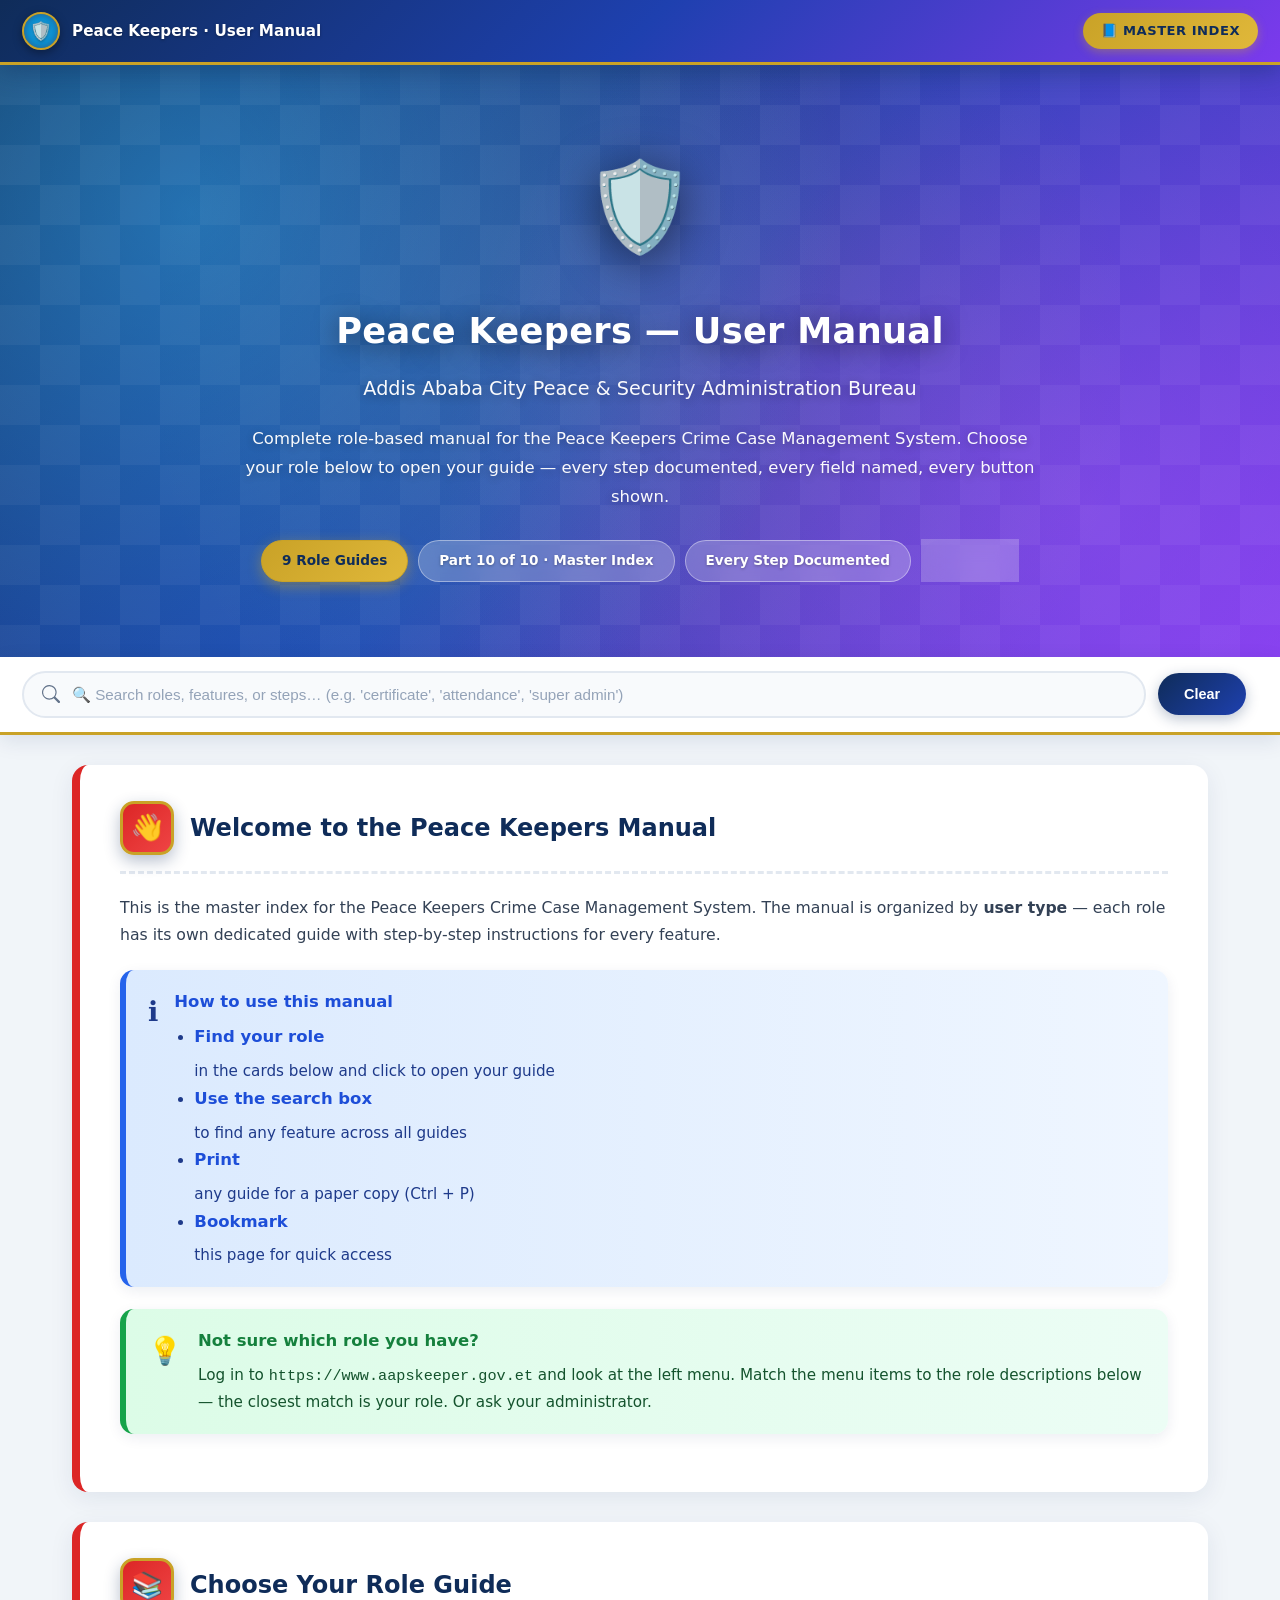
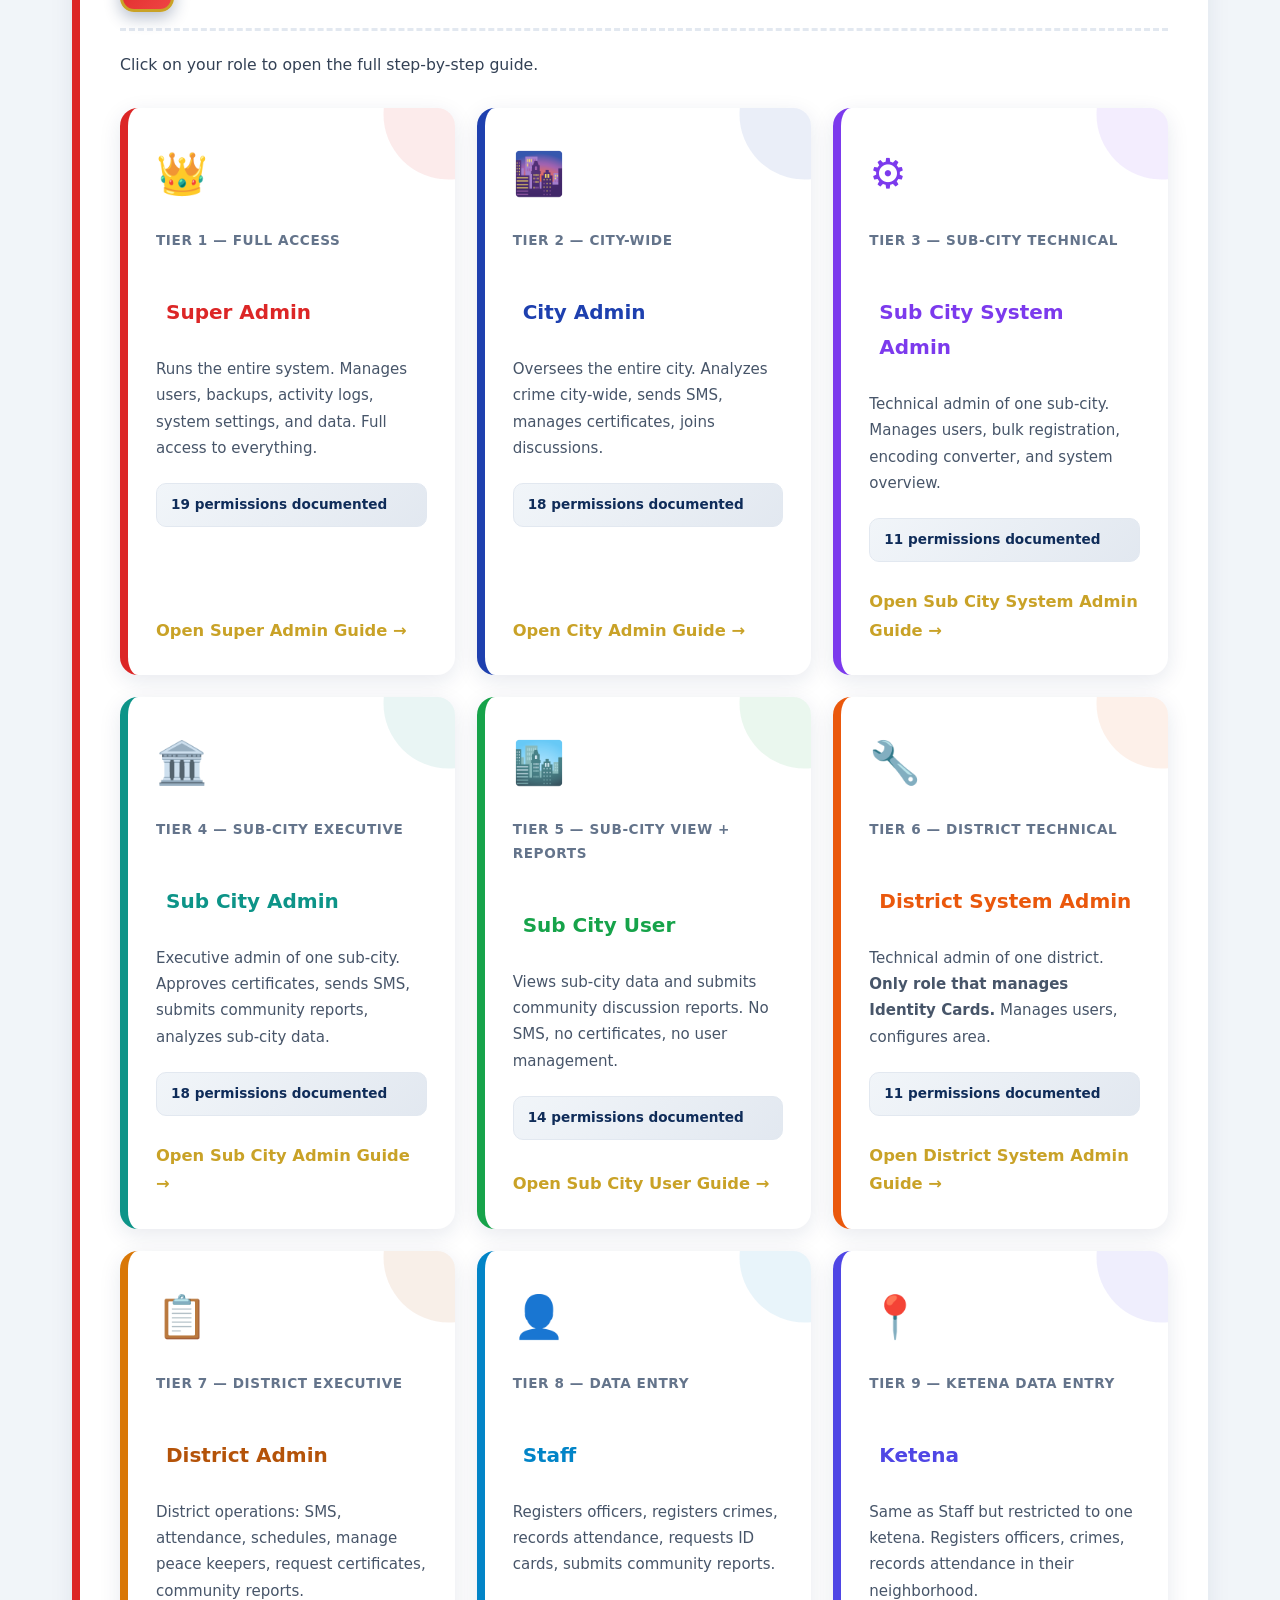
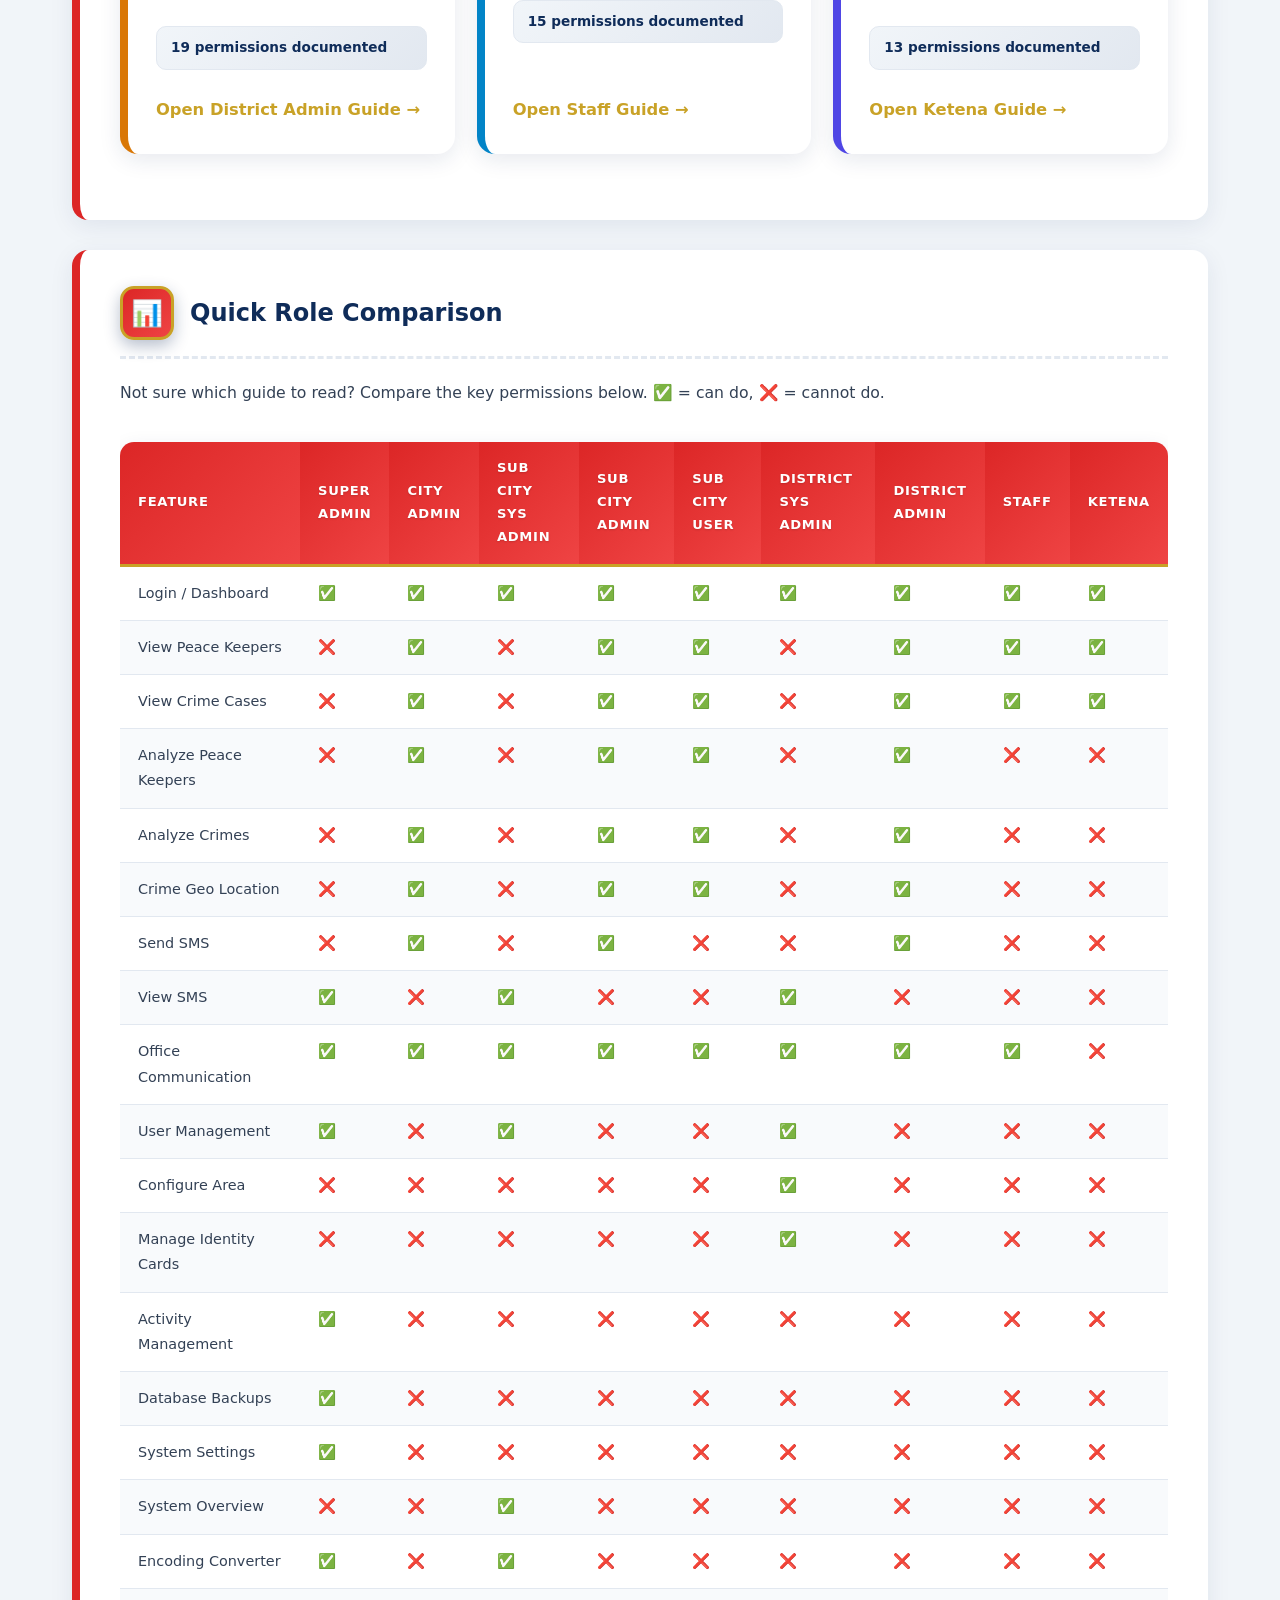
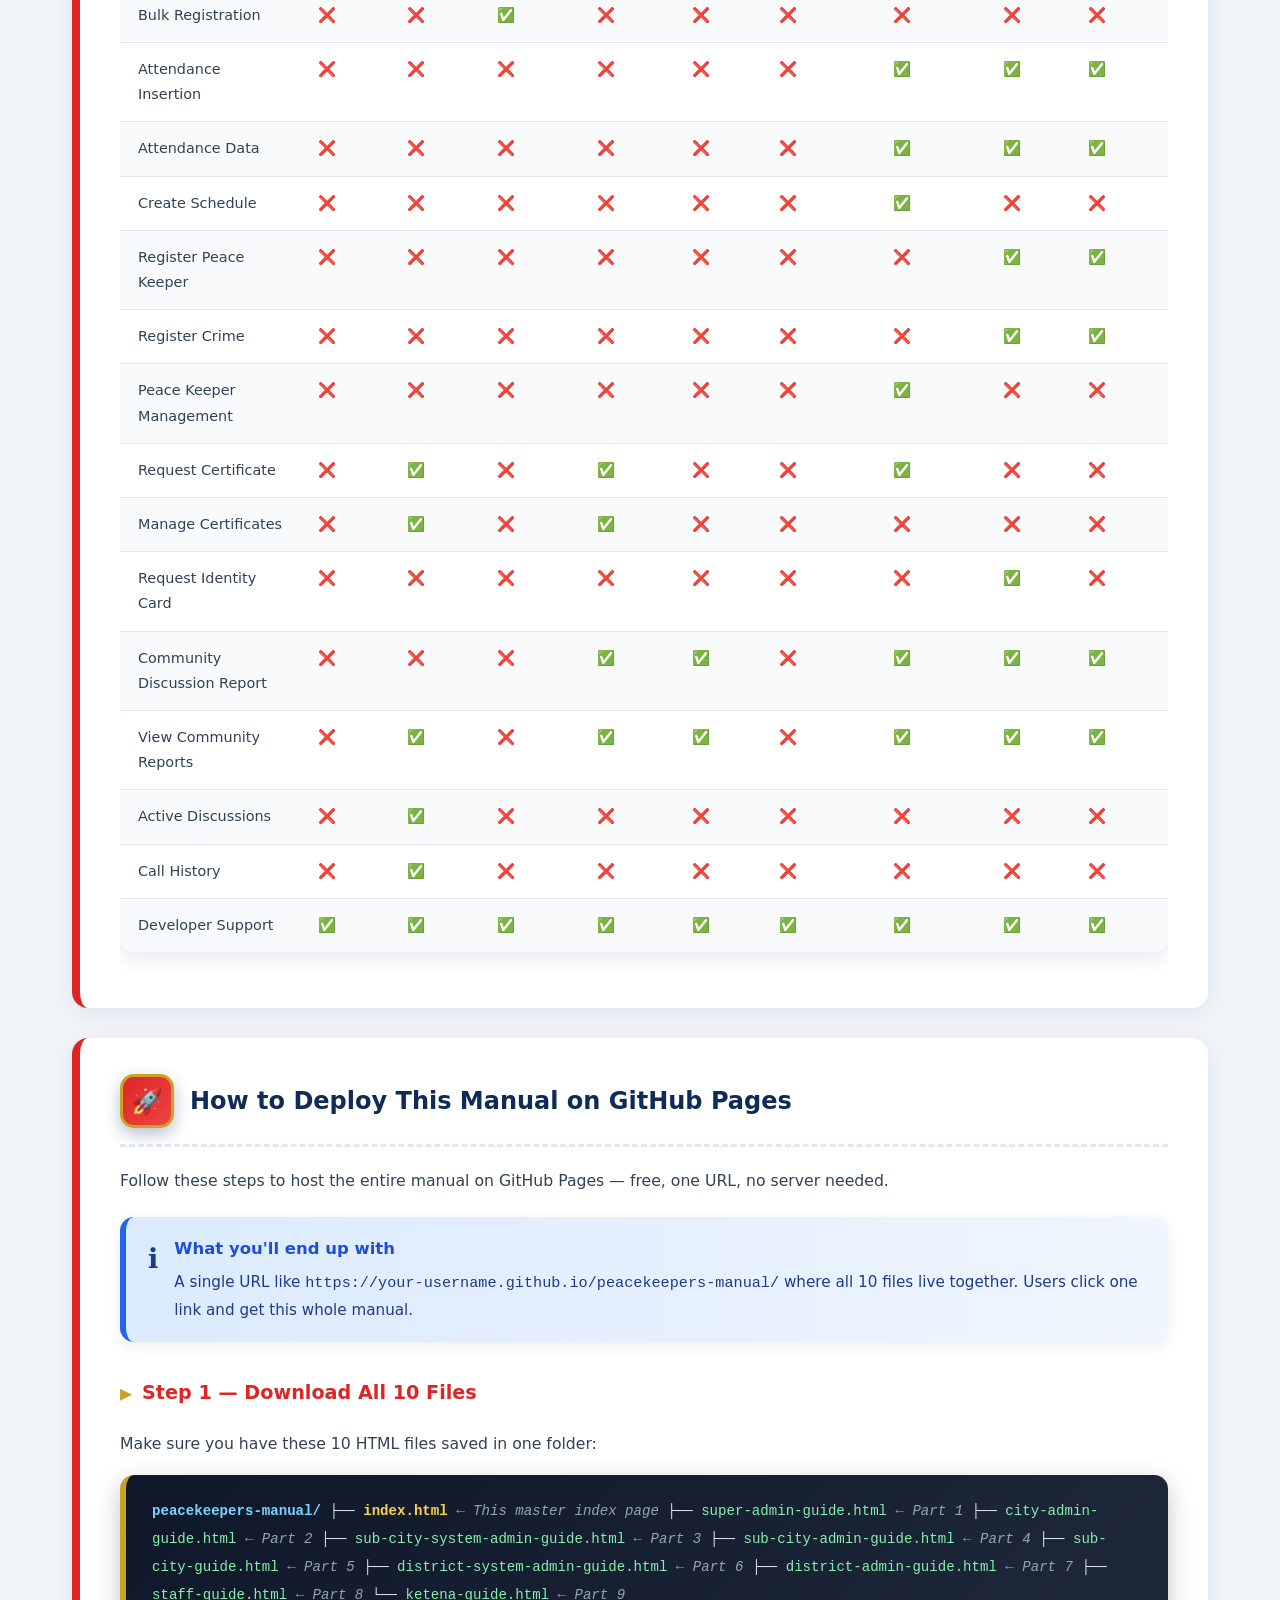
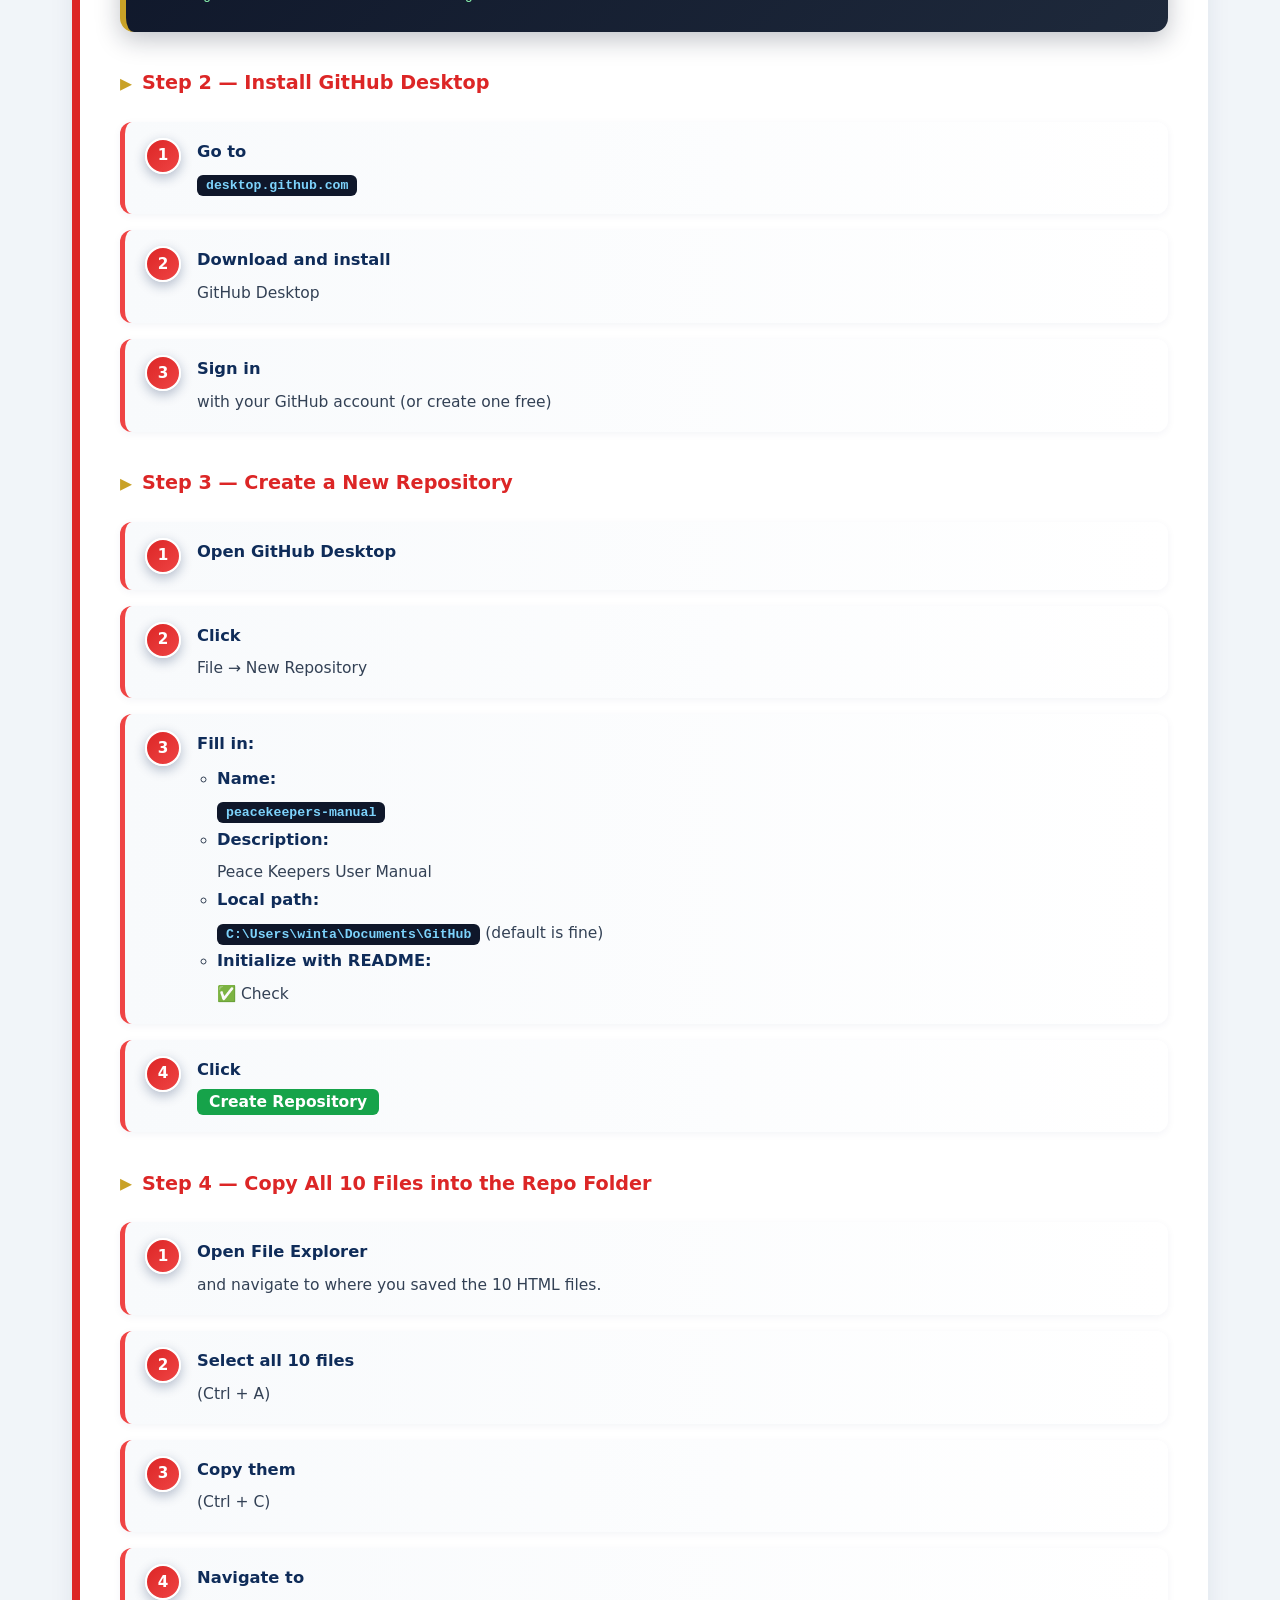
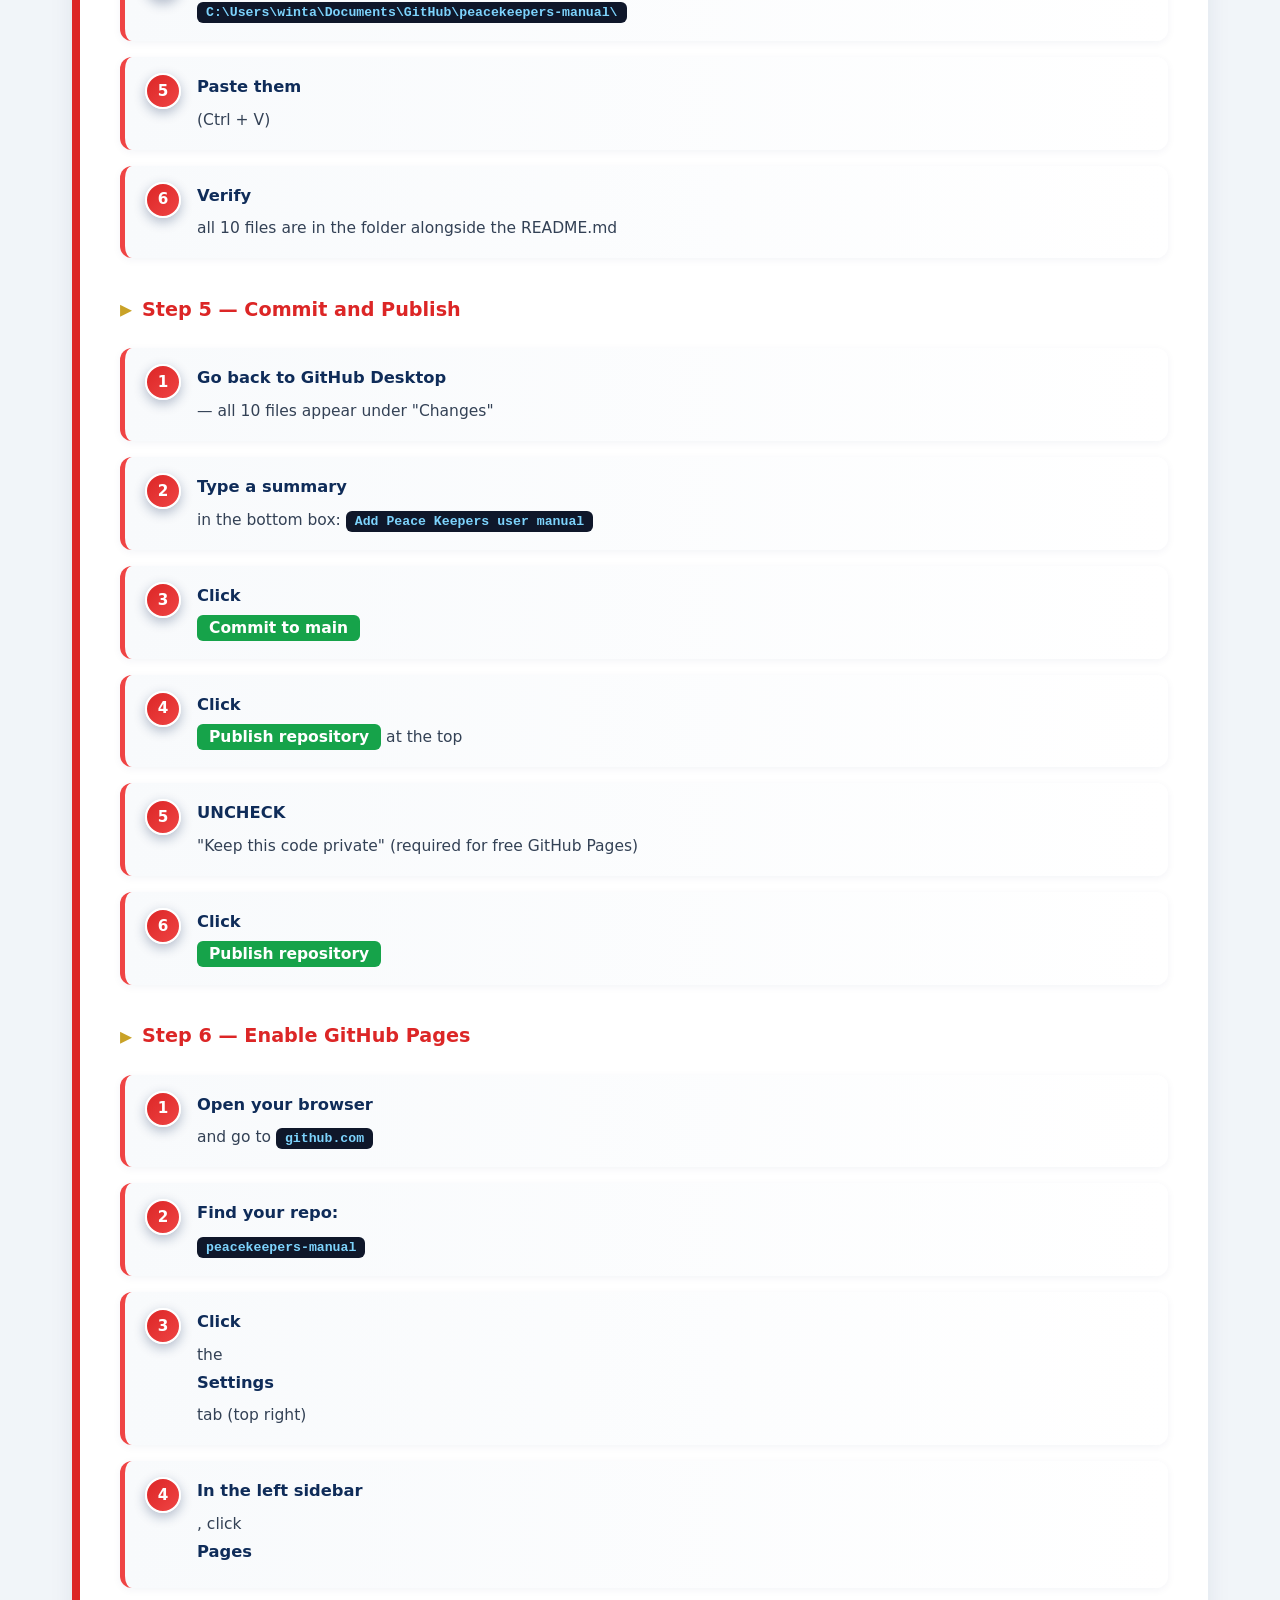
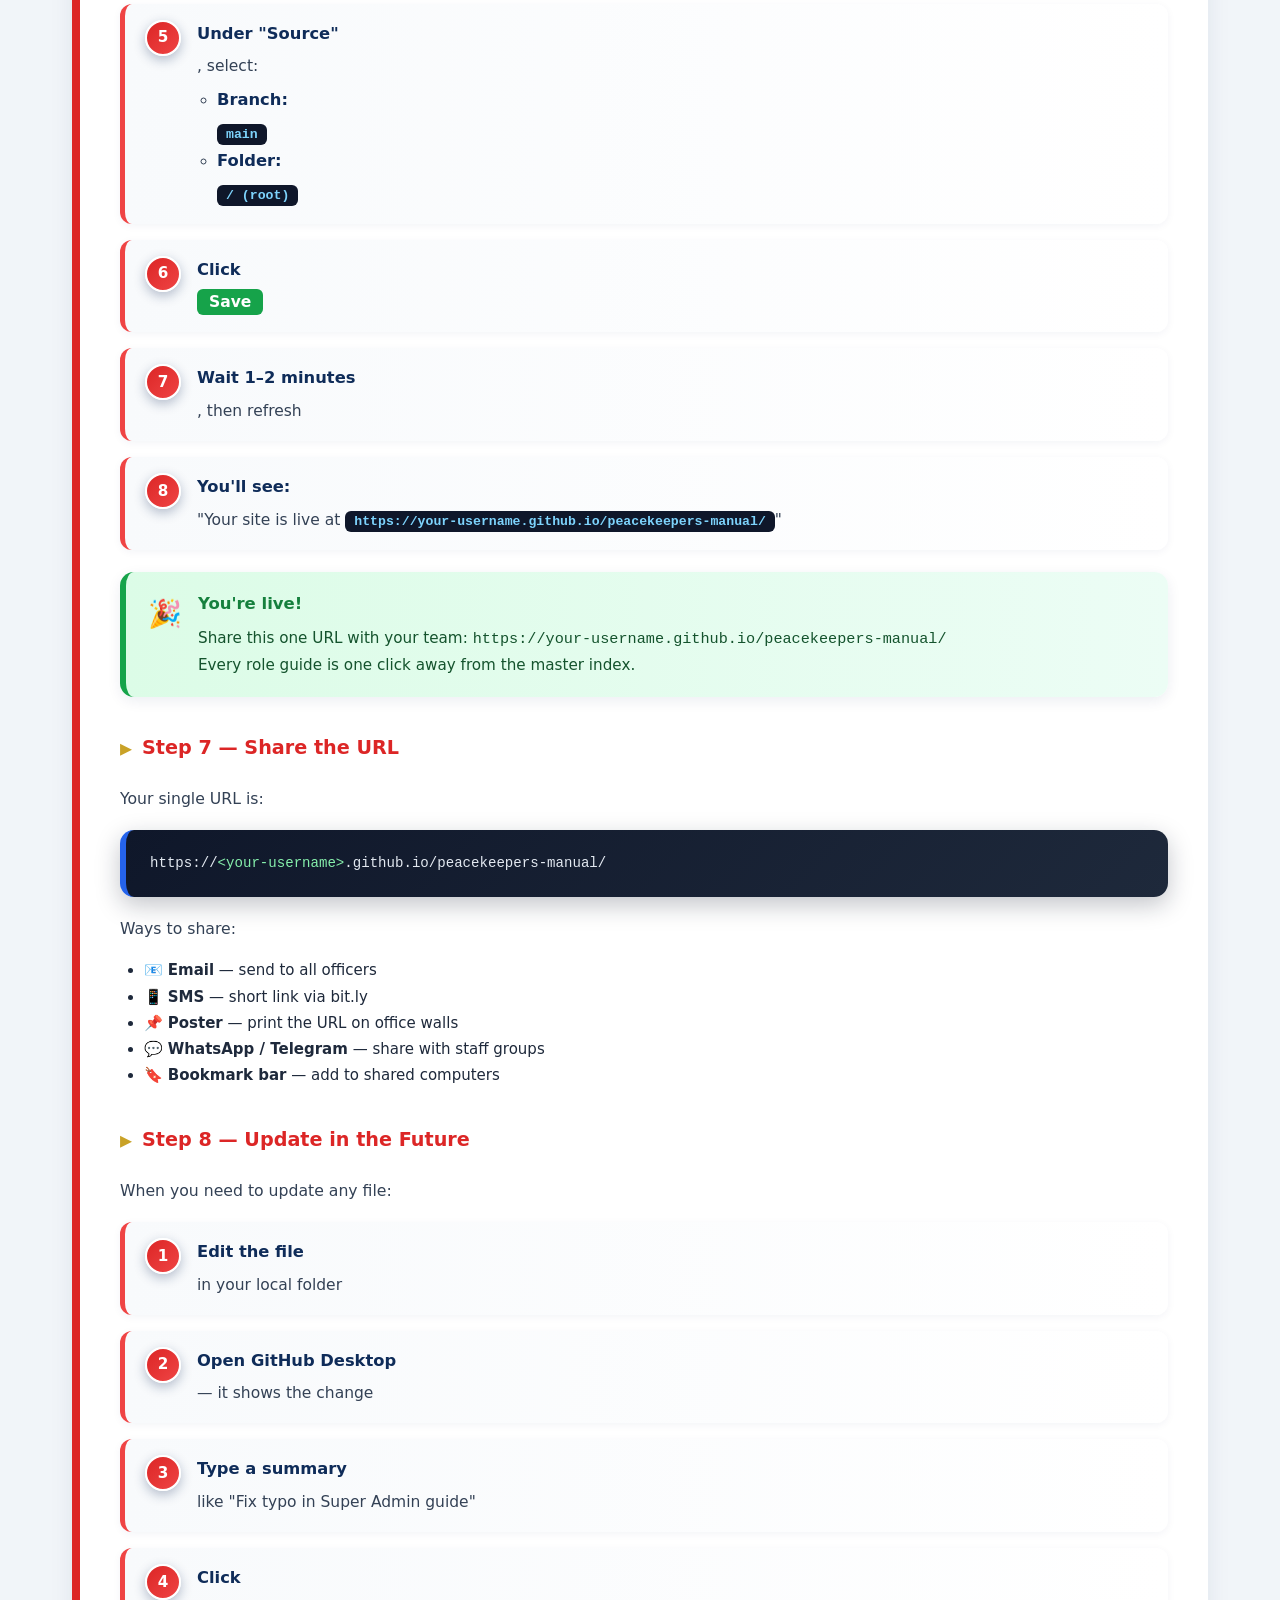
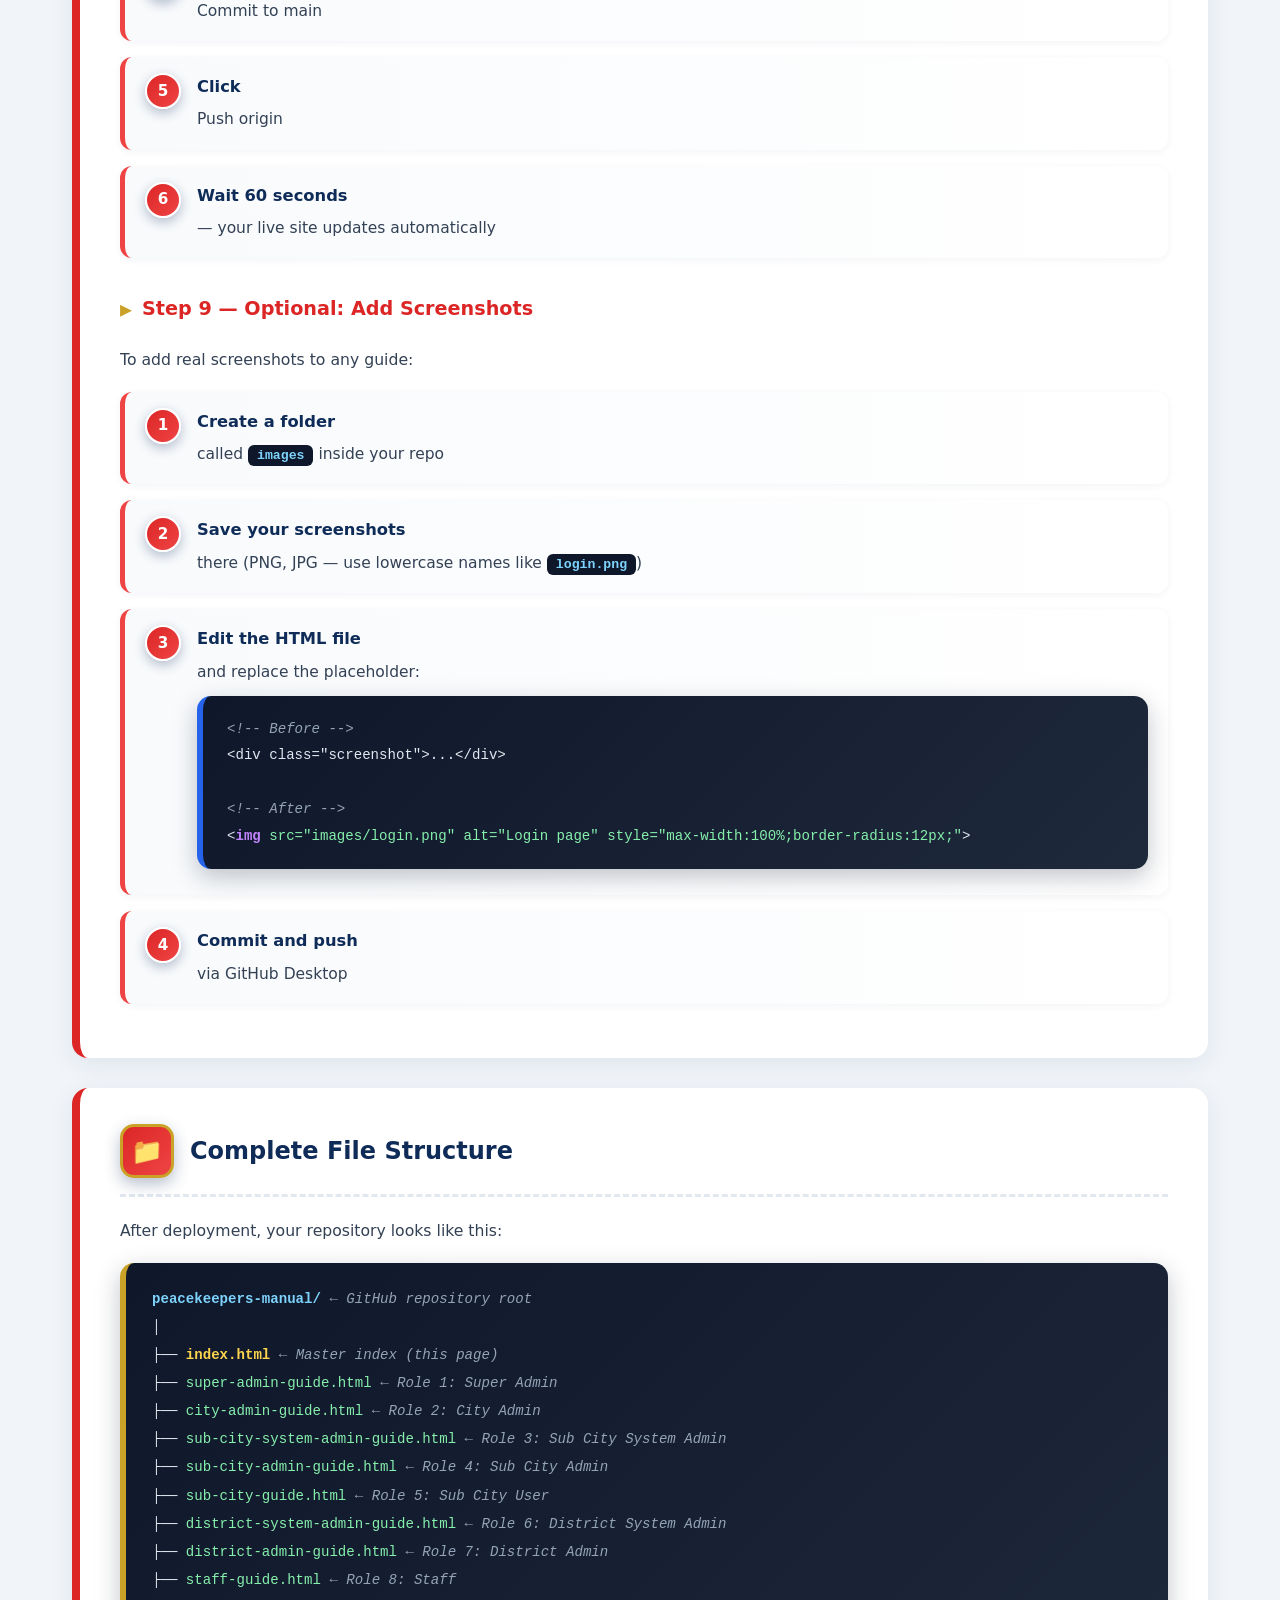
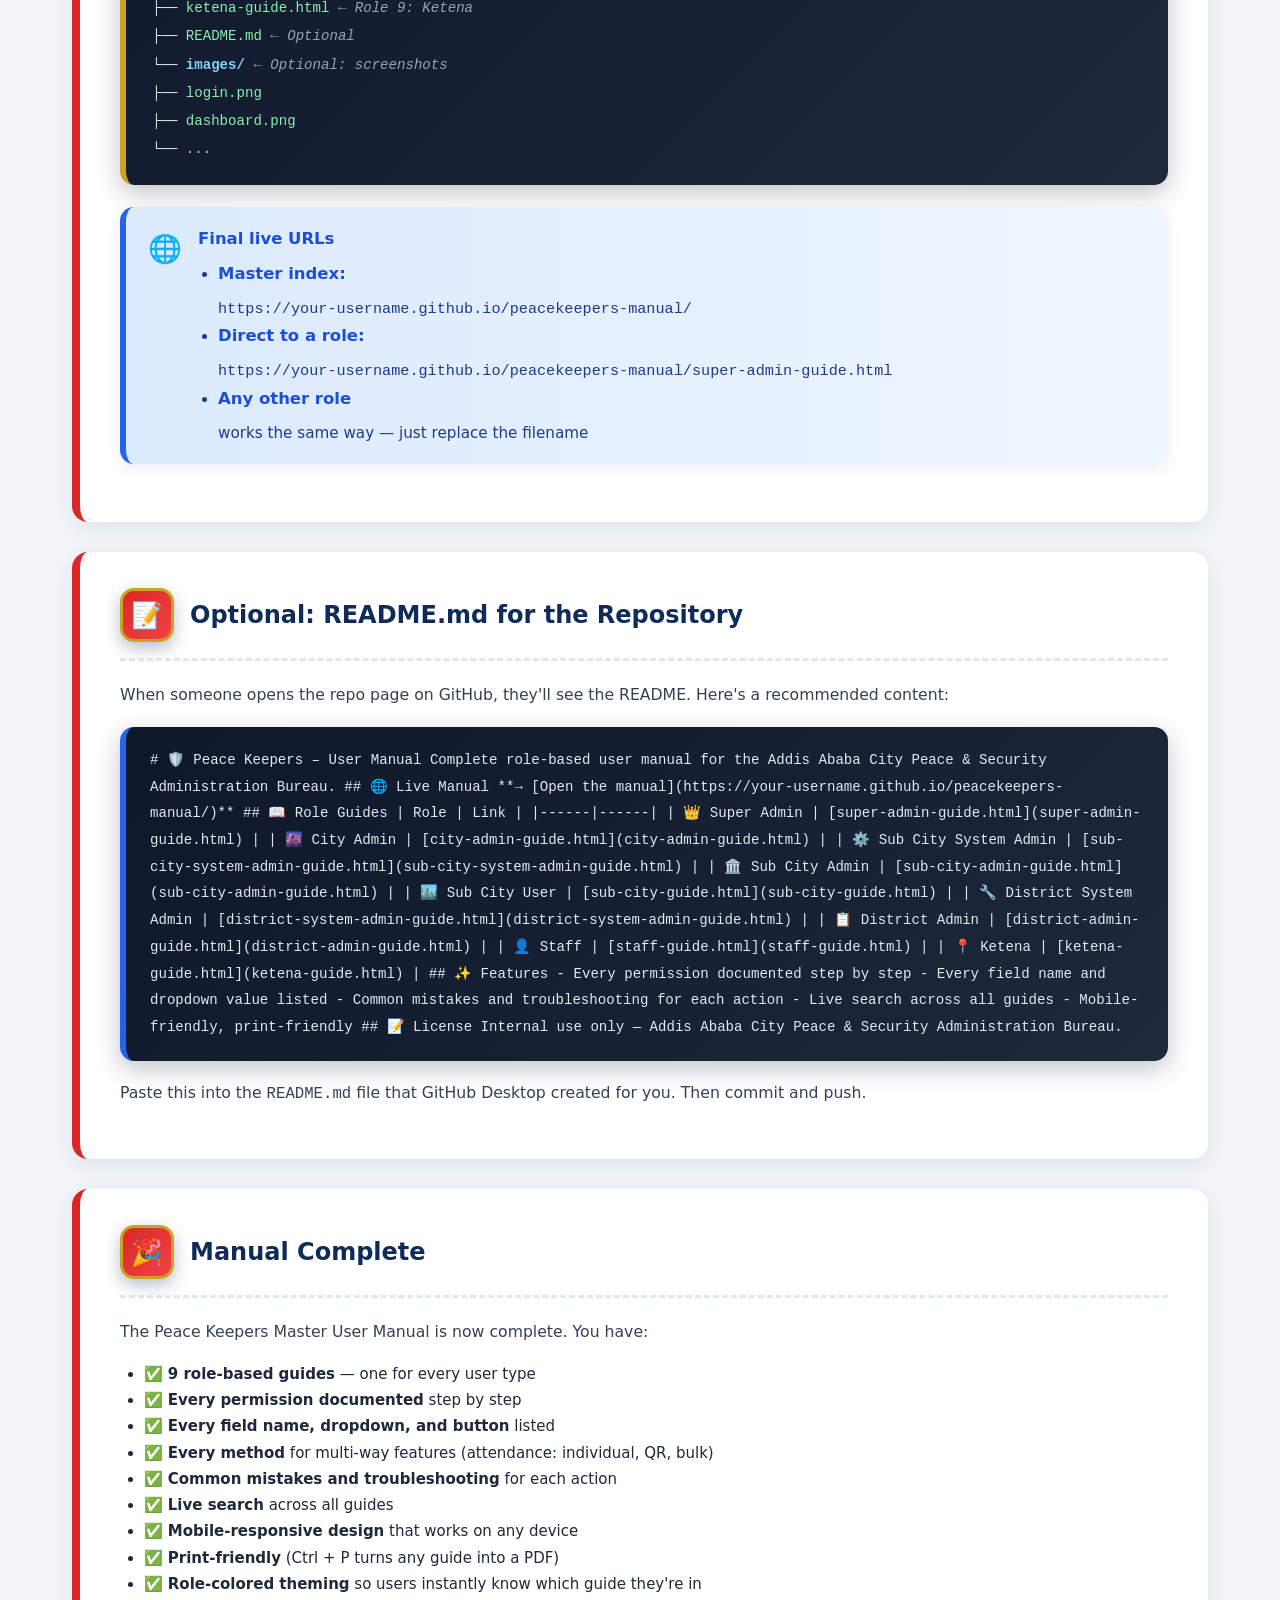
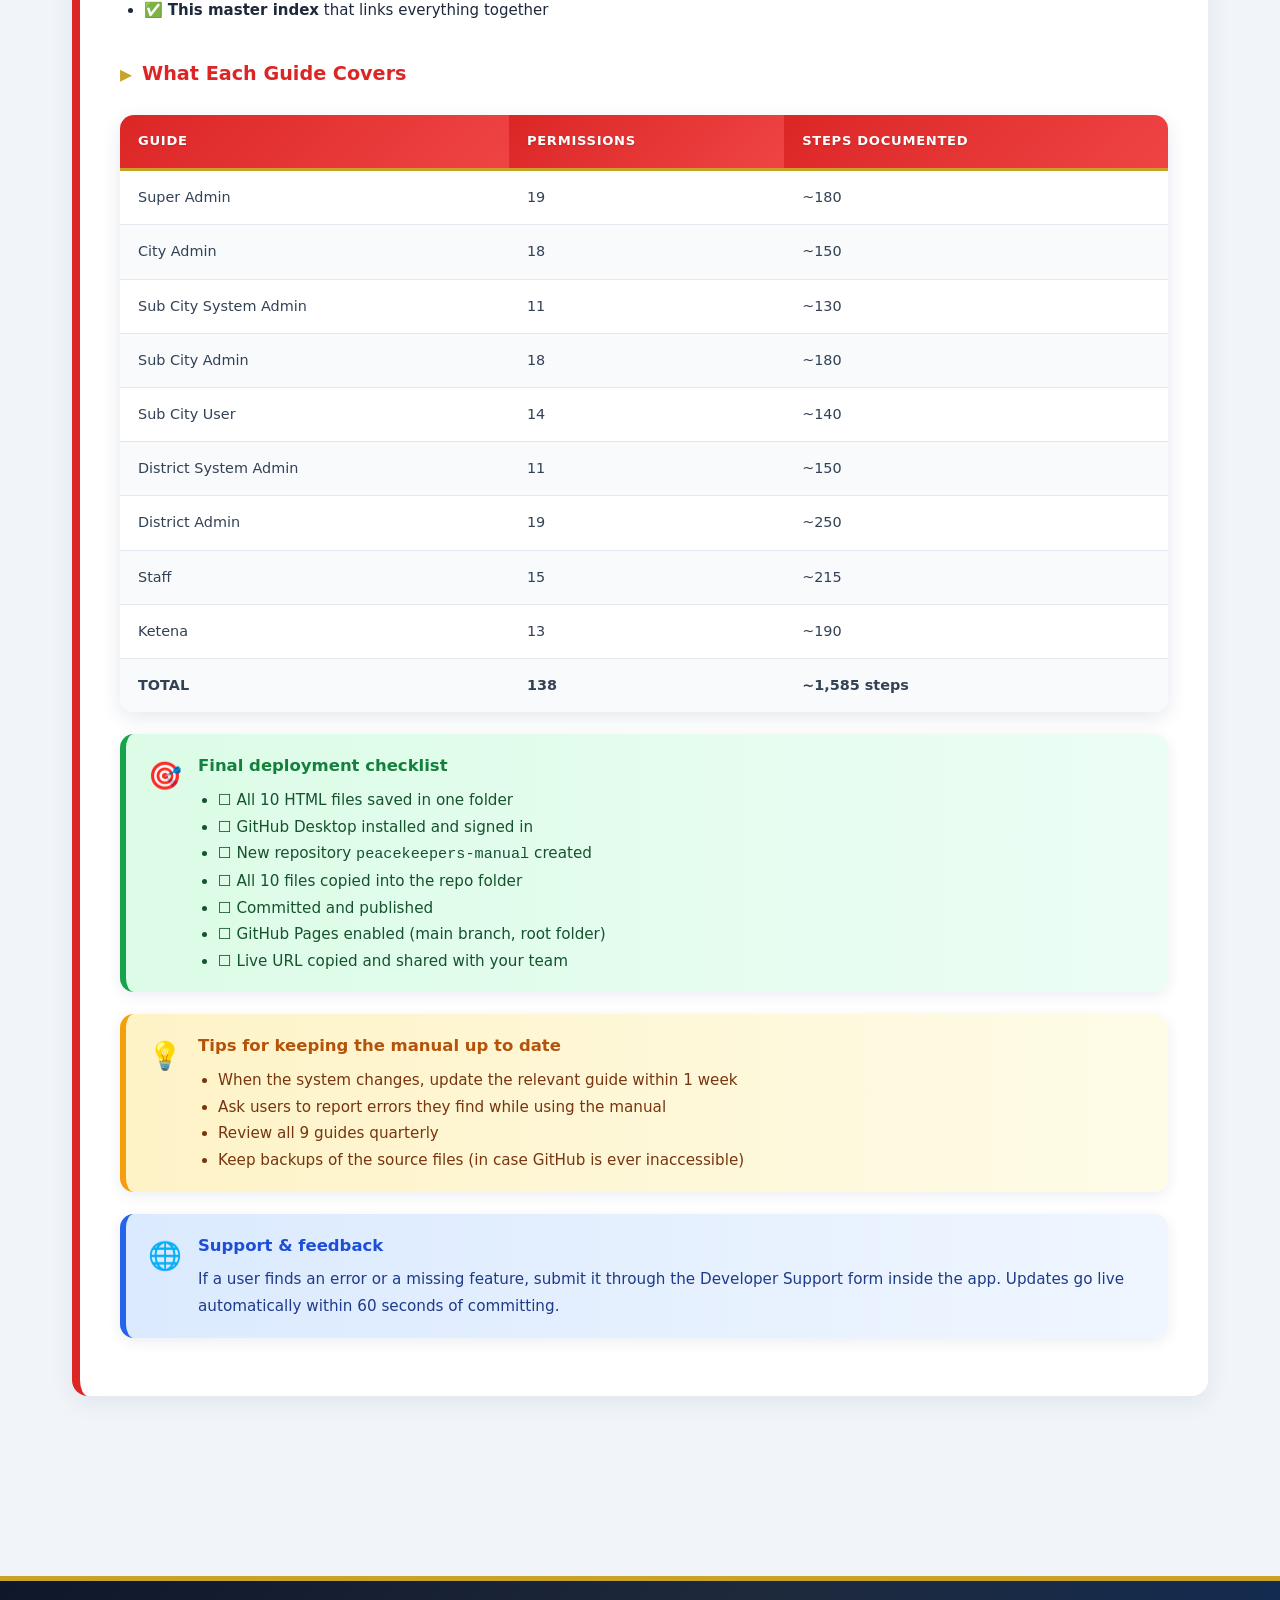
==== commit 2a351453: "Update index.html" ====
--- a/index.html
+++ b/index.html
@@ -4,329 +4,12 @@
 <meta charset="UTF-8">
 <meta name="viewport" content="width=device-width, initial-scale=1.0">
 <title>Peace Keepers — User Manual</title>
+<link rel="stylesheet" href="manual-style.css">
 <style>
-  :root{
-    --brand-dark:#0d3d2e; --brand-green:#1a5c3f; --brand-light:#e8f5ec;
-    --brand-gold:#c9a227; --brand-gold-2:#e0b83a; --card:#ffffff;
-    --text:#1a1a1a; --muted:#64748b; --border:#e2e8f0; --bg:#f4f7f5;
-    --error:#dc2626; --success:#16a34a; --info:#2563eb; --warn:#f59e0b;
-    --purple:#7c3aed;
-
-    /* 9 role colors */
-    --super:#dc2626;
-    --city:#1e40af;
-    --subcity-system:#7c3aed;
-    --subcity-admin:#0d9488;
-    --subcity:#166534;
-    --district-system:#ea580c;
-    --district-admin:#d97706;
-    --staff:#0284c7;
-    --ketena:#4f46e5;
-  }
-  *{box-sizing:border-box;margin:0;padding:0}
-  html{scroll-behavior:smooth}
-  body{
-    font-family:'Segoe UI','Inter',system-ui,sans-serif;
-    background:var(--bg); color:var(--text);
-    line-height:1.75; font-size:15px;
-  }
-
-  /* ============ TOP BAR ============ */
-  .top-bar{
-    position:sticky; top:0; z-index:300;
-    background:var(--brand-dark); color:#fff;
-    padding:10px 22px; display:flex; justify-content:space-between;
-    align-items:center; flex-wrap:wrap; gap:10px;
-    box-shadow:0 4px 18px rgba(13,61,46,.35);
-    border-bottom:3px solid var(--brand-gold);
-  }
-  .top-bar .brand{display:flex; align-items:center; gap:10px; font-weight:800; font-size:.95rem}
-  .top-bar .brand .seal{
-    width:32px; height:32px; border-radius:50%;
-    background:radial-gradient(circle,#1e40af 0%,#1e3a8a 60%,#0d3d2e 100%);
-    display:flex; align-items:center; justify-content:center;
-    font-size:1rem; border:2px solid var(--brand-gold);
-  }
-  .top-bar .version{
-    background:var(--brand-gold); color:var(--brand-dark);
-    padding:5px 14px; border-radius:20px; font-weight:700; font-size:.82rem;
-    letter-spacing:.5px;
-  }
-
-  /* ============ HERO ============ */
-  header.hero{
-    background:
-      radial-gradient(circle at 20% 30%, rgba(201,162,39,.35), transparent 55%),
-      radial-gradient(circle at 80% 70%, rgba(30,64,175,.55), transparent 55%),
-      linear-gradient(135deg,#0d3d2e 0%,#1e40af 60%,#0d3d2e 100%);
-    color:#fff; padding:70px 24px 80px; text-align:center;
-    position:relative; overflow:hidden;
-  }
-  header.hero .seal-big{
-    font-size:6rem; margin-bottom:16px; display:block;
-    filter:drop-shadow(0 8px 24px rgba(0,0,0,.5));
-    animation:float 3.5s ease-in-out infinite;
-  }
-  @keyframes float{0%,100%{transform:translateY(0)}50%{transform:translateY(-14px)}}
-  header.hero h1{
-    font-size:2.5rem; margin-bottom:12px; letter-spacing:.3px;
-    text-shadow:0 4px 24px rgba(0,0,0,.4); font-weight:800;
-  }
-  header.hero h2{
-    font-size:1.3rem; font-weight:400; opacity:.95; margin-bottom:8px;
-  }
-  header.hero p.lead{
-    max-width:820px; margin:22px auto 0; font-size:1.05rem;
-    opacity:.95; line-height:1.75;
-  }
-  header.hero .badges{
-    display:flex; gap:8px; justify-content:center;
-    flex-wrap:wrap; margin-top:28px;
-  }
-  header.hero .badge{
-    background:rgba(255,255,255,.12); border:1px solid rgba(255,255,255,.28);
-    backdrop-filter:blur(8px); padding:7px 18px; border-radius:24px;
-    font-weight:600; font-size:.85rem;
-  }
-  header.hero .badge.gold{
-    background:var(--brand-gold); color:var(--brand-dark);
-    border-color:var(--brand-gold); font-weight:800;
-  }
-
-  /* ============ SEARCH ============ */
-  .search-bar{
-    position:sticky; top:52px; z-index:200;
-    background:rgba(255,255,255,.98); backdrop-filter:blur(10px);
-    padding:14px 22px; box-shadow:0 4px 18px rgba(13,61,46,.08);
-    display:flex; gap:10px; align-items:center; flex-wrap:wrap;
-    border-bottom:3px solid var(--brand-gold);
-  }
-  .search-bar input{
-    flex:1; min-width:240px; padding:12px 22px 12px 46px;
-    border:2px solid var(--border); border-radius:30px;
-    font-size:1rem; outline:none; transition:.25s;
-    background:#f8fafc url("data:image/svg+xml,%3Csvg xmlns='http://www.w3.org/2000/svg' width='18' height='18' fill='%2364748b' viewBox='0 0 16 16'%3E%3Cpath d='M11.742 10.344a6.5 6.5 0 1 0-1.397 1.398h-.001c.03.04.062.078.098.115l3.85 3.85a1 1 0 0 0 1.415-1.414l-3.85-3.85a1.007 1.007 0 0 0-.115-.099zM12 6.5a5.5 5.5 0 1 1-11 0 5.5 5.5 0 0 1 11 0z'/%3E%3C/svg%3E") no-repeat 17px center;
-  }
-  .search-bar input:focus{
-    border-color:var(--brand-green); background-color:#fff;
-    box-shadow:0 0 0 4px rgba(26,92,63,.12);
-  }
-  .search-bar button{
-    background:linear-gradient(135deg,var(--brand-dark),var(--brand-green));
-    color:#fff; border:none; padding:12px 24px; border-radius:30px;
-    font-weight:700; cursor:pointer; transition:.25s; font-size:.9rem;
-  }
-  .search-bar button:hover{transform:translateY(-2px)}
-  .search-stats{font-size:.85rem; color:var(--muted); font-weight:600}
-
-  /* ============ MAIN ============ */
-  main{max-width:1200px; margin:auto; padding:0 22px 80px}
-
-  section{
-    background:#fff; margin:28px 0; padding:34px 38px;
-    border-radius:16px; box-shadow:0 4px 20px rgba(13,61,46,.06);
-    border-left:7px solid var(--brand-dark);
-    scroll-margin-top:130px;
-  }
-  section:nth-of-type(3n+1){border-left-color:var(--brand-dark)}
-  section:nth-of-type(3n+2){border-left-color:var(--brand-gold)}
-  section:nth-of-type(3n+3){border-left-color:var(--info)}
-  section h2{
-    color:var(--brand-dark); font-size:1.5rem; margin-bottom:18px;
-    display:flex; align-items:center; gap:14px; flex-wrap:wrap;
-    padding-bottom:14px; border-bottom:2px dashed var(--border);
-  }
-  section h2 .icon{
-    background:linear-gradient(135deg,var(--brand-dark),var(--brand-green));
-    color:#fff; width:52px; height:52px; border-radius:14px;
-    display:flex; align-items:center; justify-content:center;
-    font-size:1.6rem; flex-shrink:0;
-    box-shadow:0 4px 12px rgba(13,61,46,.35);
-    border:2px solid var(--brand-gold);
-  }
-  section h3{
-    color:var(--brand-green); margin:28px 0 14px;
-    font-size:1.2rem; display:flex; align-items:center; gap:8px;
-  }
-  section h3::before{content:"▸"; color:var(--brand-gold); font-size:1.4rem}
-  p{margin-bottom:14px; color:#334155; font-size:.97rem}
-
-  /* ============ ROLE CARDS ============ */
-  .role-grid{
-    display:grid; grid-template-columns:repeat(auto-fit,minmax(300px,1fr));
-    gap:20px; margin:28px 0;
-  }
-  .role-card{
-    background:#fff; border-radius:16px;
-    padding:28px 26px; text-decoration:none; color:inherit;
-    box-shadow:0 4px 20px rgba(13,61,46,.08);
-    border-left:6px solid;
-    transition:.25s; position:relative; overflow:hidden;
-    display:flex; flex-direction:column; gap:12px;
-  }
-  .role-card:hover{
-    transform:translateY(-6px);
-    box-shadow:0 12px 32px rgba(13,61,46,.15);
-    border-left-width:12px;
-  }
-  .role-card::before{
-    content:""; position:absolute;
-    top:0; right:0; width:100px; height:100px;
-    border-radius:50%; opacity:.06;
-    background:currentColor; transform:translate(40%, -40%);
-    pointer-events:none;
-  }
-  .role-card.super{border-left-color:var(--super); color:var(--super)}
-  .role-card.city{border-left-color:var(--city); color:var(--city)}
-  .role-card.subcity-system{border-left-color:var(--subcity-system); color:var(--subcity-system)}
-  .role-card.subcity-admin{border-left-color:var(--subcity-admin); color:var(--subcity-admin)}
-  .role-card.subcity{border-left-color:var(--subcity); color:var(--subcity)}
-  .role-card.district-system{border-left-color:var(--district-system); color:var(--district-system)}
-  .role-card.district-admin{border-left-color:var(--district-admin); color:var(--district-admin)}
-  .role-card.staff{border-left-color:var(--staff); color:var(--staff)}
-  .role-card.ketena{border-left-color:var(--ketena); color:var(--ketena)}
-  .role-card .rc-icon{font-size:2.4rem; margin-bottom:4px; display:block}
-  .role-card h3{color:inherit; font-size:1.2rem; margin-bottom:6px; font-weight:800}
-  .role-card h3::before{content:""}
-  .role-card .rc-sub{color:var(--muted); font-size:.85rem; font-weight:600; text-transform:uppercase; letter-spacing:.5px}
-  .role-card .rc-desc{color:#475569; font-size:.93rem; margin:6px 0 4px}
-  .role-card .rc-perms{
-    font-size:.85rem; color:var(--muted);
-    background:#f8fafc; padding:8px 12px; border-radius:8px;
-    margin-top:4px;
-  }
-  .role-card .arrow{
-    color:var(--brand-gold); font-weight:800;
-    margin-top:auto; padding-top:12px; font-size:1rem;
-  }
-
-  /* ============ COMPARISON TABLE ============ */
-  .field-table{
-    width:100%; border-collapse:separate; border-spacing:0;
-    margin:18px 0; border-radius:12px; overflow:hidden;
-    box-shadow:0 2px 14px rgba(13,61,46,.08);
-    font-size:.85rem;
-  }
-  .field-table thead th{
-    background:linear-gradient(135deg,var(--brand-dark),var(--brand-green));
-    color:#fff; padding:12px 10px; text-align:center;
-    font-weight:700; font-size:.75rem;
-    text-transform:uppercase; letter-spacing:.5px;
-    border-bottom:3px solid var(--brand-gold);
-  }
-  .field-table thead th:first-child{text-align:left}
-  .field-table tbody td{
-    padding:10px 12px; border-bottom:1px solid var(--border);
-    text-align:center; background:#fff;
-    font-size:.85rem;
-  }
-  .field-table tbody td:first-child{
-    text-align:left; font-weight:700;
-    color:var(--brand-dark); background:#f8fafc;
-  }
-  .field-table tbody tr:hover td{background:var(--brand-light)}
-  .field-table .yes{color:var(--success); font-weight:800}
-  .field-table .no{color:#cbd5e1}
-
-  /* ============ CALLOUTS ============ */
-  .callout{
-    padding:16px 20px; border-radius:12px; margin:20px 0;
-    border-left:5px solid; display:flex; gap:14px; align-items:flex-start;
-    font-size:.94rem;
-  }
-  .callout .co-icon{font-size:1.5rem; flex-shrink:0}
-  .callout strong{display:block; margin-bottom:4px; font-size:1rem}
-  .callout.tip{background:linear-gradient(90deg,#ecfdf5,#f0fdf4); border-color:var(--success)}
-  .callout.tip strong{color:var(--success)}
-  .callout.warn{background:linear-gradient(90deg,#fffbeb,#fef3c7); border-color:var(--warn)}
-  .callout.warn strong{color:#b45309}
-  .callout.danger{background:linear-gradient(90deg,#fef2f2,#fee2e2); border-color:var(--error)}
-  .callout.danger strong{color:var(--error)}
-  .callout.info{background:linear-gradient(90deg,#eff6ff,#e0f2fe); border-color:var(--info)}
-  .callout.info strong{color:var(--info)}
-
-  /* ============ STEP LISTS ============ */
-  ol.steps{list-style:none; padding:0; margin:16px 0}
-  ol.steps > li{
-    display:flex; align-items:flex-start; gap:14px;
-    margin-bottom:14px; padding:14px 18px;
-    background:var(--brand-light); border-radius:12px;
-    border-left:5px solid var(--brand-gold);
-    transition:.2s;
-  }
-  ol.steps > li:hover{background:#dcefe2; transform:translateX(4px)}
-  ol.steps > li .step-badge{
-    background:linear-gradient(135deg,var(--brand-dark),var(--brand-green));
-    color:#fff; min-width:34px; height:34px; border-radius:50%;
-    font-weight:800; display:flex; align-items:center; justify-content:center;
-    flex-shrink:0; font-size:.95rem;
-  }
-  ol.steps > li .step-text{flex:1; font-size:.96rem}
-  ol.steps > li .step-text strong{color:var(--brand-dark); display:block; margin-bottom:4px; font-size:1rem}
-  ol.steps > li .step-text code{
-    background:#0d3d2e; color:#7dd3fc; padding:2px 8px;
-    border-radius:5px; font-size:.85em;
-  }
-
-  /* ============ FOLDER TREE ============ */
-  .tree{
-    background:#0f172a; color:#e2e8f0;
-    padding:20px 24px; border-radius:12px;
-    font-family:'Consolas',monospace; font-size:.88rem;
-    line-height:1.9; margin:16px 0;
-    border-left:5px solid var(--brand-gold);
-    overflow-x:auto;
-  }
-  .tree .folder{color:#7dd3fc; font-weight:700}
-  .tree .file{color:#86efac}
-  .tree .comment{color:#94a3b8; font-style:italic}
-  .tree .highlight{color:#fcd34d; font-weight:700}
-
-  /* ============ CODE BLOCK ============ */
-  .code-block{
-    background:#0f172a; color:#e2e8f0;
-    padding:18px 22px; border-radius:12px;
-    font-family:'Consolas',monospace; font-size:.88rem;
-    line-height:1.8; margin:16px 0;
-    border-left:5px solid var(--info);
-    overflow-x:auto;
-  }
-  .code-block .kw{color:#c084fc; font-weight:700}
-  .code-block .str{color:#86efac}
-  .code-block .cm{color:#94a3b8; font-style:italic}
-  .code-block .num{color:#fbbf24}
-
-  /* ============ SEARCH HIGHLIGHT ============ */
-  .hl{background:#fde047; padding:1px 3px; border-radius:3px; font-weight:600}
-  .hidden{display:none !important}
-  #noResult{text-align:center; padding:60px 20px; color:var(--error); font-weight:700; font-size:1.15rem; display:none}
-
-  /* ============ TOP BUTTON ============ */
-  #toTop{
-    position:fixed; right:22px; bottom:22px; z-index:150;
-    background:linear-gradient(135deg,var(--brand-dark),var(--brand-green));
-    color:#fff; border:2px solid var(--brand-gold);
-    width:54px; height:54px; border-radius:50%;
-    font-size:1.3rem; cursor:pointer; display:none;
-    box-shadow:0 6px 20px rgba(13,61,46,.5);
-    transition:.25s;
-  }
-  #toTop:hover{transform:translateY(-4px) scale(1.08)}
-
-  /* ============ FOOTER ============ */
-  footer{
-    background:linear-gradient(135deg,#0d3d2e,#051e16);
-    color:#cbd5e1; text-align:center; padding:46px 24px; margin-top:60px;
-    border-top:4px solid var(--brand-gold);
-  }
-  footer .f-title{color:var(--brand-gold); font-weight:800; font-size:1.2rem; margin-bottom:10px}
-  footer p{font-size:.9rem; opacity:.85; margin:4px 0; color:#cbd5e1}
-
-  @media (max-width:640px){
-    header.hero h1{font-size:1.7rem}
-    section{padding:22px 20px}
-    .role-grid{grid-template-columns:1fr}
-    .search-bar{top:46px}
+  :root {
+    --role: #dc2626;
+    --role-2: #ef4444;
+    --role-light: #fee2e2;
   }
 </style>
 </head>
--- a/manual-style.css
+++ b/manual-style.css
@@ -0,0 +1,1279 @@
+/* ============================================================
+   PEACE KEEPERS — MASTER STYLESHEET
+   Final Version 4.0 — Approved Design
+   Header: Vivid Purple/Blue gradient (Option 1) with white text
+   ============================================================ */
+
+/* ============================================================
+   ROOT VARIABLES
+   ============================================================ */
+:root {
+  /* ---------- Brand Base ---------- */
+  --brand-dark:      #0d3d2e;
+  --brand-green:     #1a5c3f;
+  --brand-light:     #e8f5ec;
+  --brand-gold:      #c9a227;
+  --brand-gold-2:    #e0b83a;
+
+  /* ---------- Neutral ---------- */
+  --card:            #ffffff;
+  --text:            #1e293b;
+  --text-soft:       #334155;
+  --muted:           #64748b;
+  --border:          #e2e8f0;
+  --bg:              #f1f5f9;
+
+  /* ---------- Functional Colors ---------- */
+  --success:         #16a34a;
+  --success-bg:      #dcfce7;
+  --success-text:    #14532d;
+
+  --warn:            #f59e0b;
+  --warn-bg:         #fef3c7;
+  --warn-text:       #78350f;
+
+  --error:           #dc2626;
+  --error-bg:        #fee2e2;
+  --error-text:      #7f1d1d;
+
+  --info:            #2563eb;
+  --info-bg:         #dbeafe;
+  --info-text:       #1e3a8a;
+
+  /* ---------- Role Colors (Vivid — Approved) ---------- */
+  --role-super:            #dc2626;
+  --role-super-2:          #ef4444;
+  --role-super-light:      #fee2e2;
+
+  --role-city:             #1e40af;
+  --role-city-2:           #2563eb;
+  --role-city-light:       #dbeafe;
+
+  --role-subcity-system:   #7c3aed;
+  --role-subcity-system-2: #8b5cf6;
+  --role-subcity-system-light: #ede9fe;
+
+  --role-subcity-admin:    #0d9488;
+  --role-subcity-admin-2:  #14b8a6;
+  --role-subcity-admin-light: #ccfbf1;
+
+  --role-subcity:          #16a34a;
+  --role-subcity-2:        #22c55e;
+  --role-subcity-light:    #dcfce7;
+
+  --role-district-system:  #ea580c;
+  --role-district-system-2: #f97316;
+  --role-district-system-light: #ffedd5;
+
+  --role-district-admin:   #d97706;
+  --role-district-admin-2: #f59e0b;
+  --role-district-admin-light: #fef3c7;
+
+  --role-staff:            #0284c7;
+  --role-staff-2:          #0ea5e9;
+  --role-staff-light:      #e0f2fe;
+
+  --role-ketena:           #4f46e5;
+  --role-ketena-2:         #6366f1;
+  --role-ketena-light:     #e0e7ff;
+
+  /* ---------- Active Role (overridden per page) ---------- */
+  --role:         #1e40af;
+  --role-2:       #2563eb;
+  --role-light:   #dbeafe;
+}
+
+/* ============================================================
+   BASE RESET
+   ============================================================ */
+*,
+*::before,
+*::after {
+  box-sizing: border-box;
+  margin: 0;
+  padding: 0;
+}
+
+html { scroll-behavior: smooth; }
+
+body {
+  font-family: 'Segoe UI', 'Inter', system-ui, -apple-system, sans-serif;
+  background: var(--bg);
+  color: var(--text);
+  line-height: 1.75;
+  font-size: 15px;
+  -webkit-font-smoothing: antialiased;
+  -moz-osx-font-smoothing: grayscale;
+}
+
+/* ============================================================
+   TOP BAR
+   ============================================================ */
+.top-bar {
+  position: sticky;
+  top: 0;
+  z-index: 300;
+  background: linear-gradient(135deg, #0f2c59 0%, #1e40af 50%, #7c3aed 100%);
+  color: #ffffff;
+  padding: 12px 22px;
+  display: flex;
+  justify-content: space-between;
+  align-items: center;
+  flex-wrap: wrap;
+  gap: 10px;
+  box-shadow: 0 6px 24px rgba(15, 44, 89, 0.4);
+  border-bottom: 3px solid var(--brand-gold);
+}
+
+.top-bar .brand {
+  display: flex;
+  align-items: center;
+  gap: 12px;
+  font-weight: 800;
+  font-size: 0.95rem;
+  color: #ffffff;
+  text-shadow: 0 1px 3px rgba(0, 0, 0, 0.35);
+}
+
+.top-bar .brand .seal {
+  width: 38px;
+  height: 38px;
+  border-radius: 50%;
+  background: radial-gradient(circle, #38bdf8 0%, #0284c7 55%, #0f2c59 100%);
+  display: flex;
+  align-items: center;
+  justify-content: center;
+  font-size: 1.1rem;
+  border: 2.5px solid var(--brand-gold);
+  box-shadow: 0 3px 10px rgba(0, 0, 0, 0.35), inset 0 0 8px rgba(255, 255, 255, 0.2);
+}
+
+.top-bar .role-badge {
+  background: #ffffff;
+  color: #0f2c59;
+  padding: 7px 18px;
+  border-radius: 20px;
+  font-weight: 800;
+  font-size: 0.82rem;
+  letter-spacing: 0.5px;
+  box-shadow: 0 3px 10px rgba(0, 0, 0, 0.25);
+  border: 2px solid var(--brand-gold);
+}
+
+.top-bar .version {
+  background: linear-gradient(135deg, var(--brand-gold), var(--brand-gold-2));
+  color: #0f2c59;
+  padding: 7px 18px;
+  border-radius: 20px;
+  font-weight: 800;
+  font-size: 0.82rem;
+  letter-spacing: 0.5px;
+  box-shadow: 0 3px 10px rgba(201, 162, 39, 0.4);
+}
+
+/* ============================================================
+   HERO HEADER — Option 1 (Approved) — Vivid Purple/Blue
+   ============================================================ */
+header.hero {
+  background:
+    radial-gradient(circle at 15% 25%, rgba(56, 189, 248, 0.45), transparent 55%),
+    radial-gradient(circle at 85% 75%, rgba(168, 85, 247, 0.45), transparent 55%),
+    radial-gradient(circle at 50% 50%, rgba(201, 162, 39, 0.15), transparent 70%),
+    linear-gradient(135deg, #0f2c59 0%, #1e40af 50%, #7c3aed 100%);
+  color: #ffffff;
+  padding: 65px 24px 75px;
+  text-align: center;
+  position: relative;
+  overflow: hidden;
+}
+
+header.hero::before {
+  content: "";
+  position: absolute;
+  inset: 0;
+  background-image: url("data:image/svg+xml,%3Csvg xmlns='http://www.w3.org/2000/svg' width='80' height='80'%3E%3Cpath fill='%23ffffff' fill-opacity='.045' d='M0 0h40v40H0zM40 40h40v40H40z'/%3E%3C/svg%3E");
+  pointer-events: none;
+}
+
+header.hero .seal-big {
+  font-size: 5.5rem;
+  margin-bottom: 16px;
+  display: block;
+  filter: drop-shadow(0 8px 24px rgba(0, 0, 0, 0.55));
+  animation: float 3.5s ease-in-out infinite;
+}
+
+@keyframes float {
+  0%, 100% { transform: translateY(0); }
+  50%      { transform: translateY(-14px); }
+}
+
+header.hero h1 {
+  font-size: 2.2rem;
+  margin-bottom: 10px;
+  letter-spacing: 0.3px;
+  text-shadow: 0 4px 24px rgba(0, 0, 0, 0.5);
+  font-weight: 800;
+  color: #ffffff;
+}
+
+header.hero h2 {
+  font-size: 1.2rem;
+  font-weight: 400;
+  opacity: 0.97;
+  margin-bottom: 6px;
+  color: #ffffff;
+  text-shadow: 0 2px 12px rgba(0, 0, 0, 0.4);
+}
+
+header.hero p.lead {
+  max-width: 800px;
+  margin: 20px auto 0;
+  font-size: 1.03rem;
+  opacity: 0.97;
+  line-height: 1.75;
+  color: #ffffff;
+  text-shadow: 0 2px 10px rgba(0, 0, 0, 0.35);
+}
+
+header.hero .badges {
+  display: flex;
+  gap: 10px;
+  justify-content: center;
+  flex-wrap: wrap;
+  margin-top: 28px;
+}
+
+header.hero .badge {
+  background: rgba(255, 255, 255, 0.22);
+  border: 1.5px solid rgba(255, 255, 255, 0.4);
+  backdrop-filter: blur(10px);
+  padding: 8px 20px;
+  border-radius: 24px;
+  font-weight: 700;
+  font-size: 0.85rem;
+  color: #ffffff;
+  text-shadow: 0 1px 3px rgba(0, 0, 0, 0.3);
+}
+
+header.hero .badge.gold {
+  background: linear-gradient(135deg, var(--brand-gold), var(--brand-gold-2));
+  color: #0f2c59;
+  border-color: var(--brand-gold);
+  font-weight: 800;
+  text-shadow: none;
+  box-shadow: 0 4px 14px rgba(201, 162, 39, 0.45);
+}
+
+/* ============================================================
+   SEARCH BAR
+   ============================================================ */
+.search-bar {
+  position: sticky;
+  top: 58px;
+  z-index: 200;
+  background: rgba(255, 255, 255, 0.99);
+  backdrop-filter: blur(12px);
+  padding: 14px 22px;
+  box-shadow: 0 6px 20px rgba(15, 44, 89, 0.1);
+  display: flex;
+  gap: 12px;
+  align-items: center;
+  flex-wrap: wrap;
+  border-bottom: 3px solid var(--brand-gold);
+}
+
+.search-bar input {
+  flex: 1;
+  min-width: 240px;
+  padding: 13px 22px 13px 48px;
+  border: 2px solid var(--border);
+  border-radius: 30px;
+  font-size: 0.95rem;
+  outline: none;
+  transition: 0.25s;
+  background: #f8fafc
+    url("data:image/svg+xml,%3Csvg xmlns='http://www.w3.org/2000/svg' width='18' height='18' fill='%2364748b' viewBox='0 0 16 16'%3E%3Cpath d='M11.742 10.344a6.5 6.5 0 1 0-1.397 1.398h-.001c.03.04.062.078.098.115l3.85 3.85a1 1 0 0 0 1.415-1.414l-3.85-3.85a1.007 1.007 0 0 0-.115-.099zM12 6.5a5.5 5.5 0 1 1-11 0 5.5 5.5 0 0 1 11 0z'/%3E%3C/svg%3E")
+    no-repeat 18px center;
+  color: var(--text);
+}
+
+.search-bar input::placeholder { color: #94a3b8; }
+
+.search-bar input:focus {
+  border-color: var(--role);
+  background-color: #ffffff;
+  box-shadow: 0 0 0 4px rgba(30, 64, 175, 0.15);
+}
+
+.search-bar button {
+  background: linear-gradient(135deg, #0f2c59, #1e40af);
+  color: #ffffff;
+  border: none;
+  padding: 13px 26px;
+  border-radius: 30px;
+  font-weight: 700;
+  cursor: pointer;
+  transition: 0.25s;
+  font-size: 0.9rem;
+  box-shadow: 0 4px 14px rgba(15, 44, 89, 0.28);
+}
+
+.search-bar button:hover {
+  transform: translateY(-2px);
+  box-shadow: 0 6px 20px rgba(15, 44, 89, 0.4);
+}
+
+.search-stats {
+  font-size: 0.85rem;
+  color: var(--muted);
+  font-weight: 600;
+}
+
+/* ============================================================
+   TABLE OF CONTENTS
+   ============================================================ */
+nav.toc {
+  max-width: 1180px;
+  margin: 24px auto;
+  padding: 32px 36px;
+  background: #ffffff;
+  border-radius: 16px;
+  box-shadow: 0 8px 28px rgba(15, 44, 89, 0.1);
+  border-top: 6px solid var(--brand-gold);
+}
+
+nav.toc h2 {
+  color: #0f2c59;
+  font-size: 1.4rem;
+  margin-bottom: 22px;
+  display: flex;
+  align-items: center;
+  gap: 12px;
+  font-weight: 800;
+}
+
+nav.toc ol {
+  list-style: none;
+  display: grid;
+  grid-template-columns: repeat(auto-fit, minmax(280px, 1fr));
+  gap: 8px;
+  counter-reset: toc;
+}
+
+nav.toc ol li { counter-increment: toc; }
+
+nav.toc a {
+  color: var(--text-soft);
+  text-decoration: none;
+  padding: 12px 16px;
+  display: flex;
+  align-items: center;
+  gap: 12px;
+  border-radius: 10px;
+  border-left: 4px solid transparent;
+  transition: 0.25s;
+  font-weight: 500;
+  font-size: 0.9rem;
+  background: #f8fafc;
+}
+
+nav.toc a:hover {
+  background: linear-gradient(90deg, var(--role-light), #f5f3ff);
+  border-left-color: var(--role-2);
+  color: var(--role);
+  transform: translateX(5px);
+  box-shadow: 0 4px 12px rgba(15, 44, 89, 0.08);
+}
+
+nav.toc a::before {
+  content: counter(toc);
+  background: linear-gradient(135deg, var(--role), var(--role-2));
+  color: #ffffff;
+  width: 28px;
+  height: 28px;
+  border-radius: 8px;
+  display: flex;
+  align-items: center;
+  justify-content: center;
+  font-weight: 800;
+  font-size: 0.8rem;
+  flex-shrink: 0;
+  box-shadow: 0 3px 8px rgba(15, 44, 89, 0.25);
+}
+
+/* ============================================================
+   MAIN LAYOUT
+   ============================================================ */
+main {
+  max-width: 1180px;
+  margin: auto;
+  padding: 0 22px 80px;
+}
+
+section {
+  background: #ffffff;
+  margin: 30px 0;
+  padding: 36px 40px;
+  border-radius: 16px;
+  box-shadow: 0 6px 24px rgba(15, 44, 89, 0.08);
+  border-left: 8px solid var(--role);
+  scroll-margin-top: 140px;
+  transition: box-shadow 0.3s;
+}
+
+section:hover { box-shadow: 0 10px 32px rgba(15, 44, 89, 0.12); }
+
+section h2 {
+  color: #0f2c59;
+  font-size: 1.5rem;
+  margin-bottom: 20px;
+  display: flex;
+  align-items: center;
+  gap: 16px;
+  flex-wrap: wrap;
+  padding-bottom: 16px;
+  border-bottom: 3px dashed var(--border);
+  font-weight: 800;
+}
+
+section h2 .icon {
+  background: linear-gradient(135deg, var(--role), var(--role-2));
+  color: #ffffff;
+  width: 54px;
+  height: 54px;
+  border-radius: 14px;
+  display: flex;
+  align-items: center;
+  justify-content: center;
+  font-size: 1.6rem;
+  flex-shrink: 0;
+  box-shadow: 0 6px 16px rgba(15, 44, 89, 0.3);
+  border: 3px solid var(--brand-gold);
+}
+
+section h3 {
+  color: var(--role);
+  margin: 30px 0 16px;
+  font-size: 1.2rem;
+  display: flex;
+  align-items: center;
+  gap: 10px;
+  font-weight: 700;
+}
+
+section h3::before {
+  content: "▸";
+  color: var(--brand-gold);
+  font-size: 1.5rem;
+}
+
+section h4 {
+  color: var(--role-2);
+  margin: 24px 0 12px;
+  text-transform: uppercase;
+  font-size: 0.85rem;
+  letter-spacing: 1.5px;
+  font-weight: 800;
+}
+
+p {
+  margin-bottom: 15px;
+  color: var(--text-soft);
+  font-size: 0.98rem;
+}
+
+/* ============================================================
+   PERMISSION CARDS
+   ============================================================ */
+.permission {
+  background: linear-gradient(135deg, var(--role-light), #ffffff 60%);
+  border: 2px solid var(--border);
+  border-radius: 16px;
+  padding: 28px 32px;
+  margin: 30px 0;
+  border-left: 8px solid var(--role);
+  box-shadow: 0 6px 20px rgba(15, 44, 89, 0.1);
+  transition: 0.3s;
+}
+
+.permission:hover {
+  box-shadow: 0 12px 32px rgba(15, 44, 89, 0.18);
+  border-left-width: 12px;
+  transform: translateY(-2px);
+}
+
+.permission .perm-header {
+  display: flex;
+  align-items: flex-start;
+  gap: 16px;
+  padding-bottom: 16px;
+  border-bottom: 2px dashed var(--border);
+  margin-bottom: 20px;
+}
+
+.permission .perm-num {
+  background: linear-gradient(135deg, var(--role), var(--role-2));
+  color: #ffffff;
+  min-width: 48px;
+  height: 48px;
+  border-radius: 12px;
+  display: flex;
+  align-items: center;
+  justify-content: center;
+  font-weight: 800;
+  font-size: 1.1rem;
+  flex-shrink: 0;
+  box-shadow: 0 5px 14px rgba(15, 44, 89, 0.3);
+  border: 2px solid #ffffff;
+}
+
+.permission .perm-title {
+  color: #0f2c59;
+  font-size: 1.2rem;
+  font-weight: 800;
+  margin-bottom: 4px;
+}
+
+.permission .perm-sub {
+  color: var(--muted);
+  font-size: 0.85rem;
+  font-style: italic;
+}
+
+/* ============================================================
+   INFO BLOCKS
+   ============================================================ */
+.info-block {
+  background: #ffffff;
+  border-radius: 12px;
+  padding: 16px 20px;
+  margin-bottom: 18px;
+  border-left: 5px solid var(--brand-gold);
+  box-shadow: 0 3px 12px rgba(15, 44, 89, 0.06);
+}
+
+.info-block strong {
+  color: #0f2c59;
+  display: block;
+  margin-bottom: 6px;
+  font-weight: 800;
+  font-size: 1rem;
+}
+
+.info-block ul {
+  margin-left: 20px;
+  margin-top: 8px;
+  font-size: 0.94rem;
+}
+
+.info-block li {
+  margin-bottom: 6px;
+  color: var(--text-soft);
+}
+
+/* ============================================================
+   MENU PATH
+   ============================================================ */
+.menu-path {
+  background: linear-gradient(135deg, #0f172a, #1e293b);
+  color: #7dd3fc;
+  padding: 14px 18px;
+  border-radius: 10px;
+  font-family: 'Consolas', 'Monaco', monospace;
+  font-size: 0.9rem;
+  margin: 14px 0;
+  border-left: 5px solid var(--brand-gold);
+  box-shadow: 0 4px 14px rgba(15, 23, 42, 0.2);
+}
+
+.menu-path::before {
+  content: "📍 ";
+  margin-right: 6px;
+  color: #fcd34d;
+}
+
+/* ============================================================
+   STEP LISTS
+   ============================================================ */
+ol.steps {
+  list-style: none;
+  padding: 0;
+  margin: 18px 0;
+}
+
+ol.steps > li {
+  display: flex;
+  align-items: flex-start;
+  gap: 16px;
+  margin-bottom: 16px;
+  padding: 16px 20px;
+  background: linear-gradient(90deg, #f8fafc, #ffffff);
+  border-radius: 12px;
+  border-left: 5px solid var(--role-2);
+  transition: 0.25s;
+  box-shadow: 0 2px 8px rgba(15, 44, 89, 0.05);
+}
+
+ol.steps > li:hover {
+  background: linear-gradient(90deg, var(--role-light), #ffffff);
+  transform: translateX(6px);
+  box-shadow: 0 6px 18px rgba(15, 44, 89, 0.12);
+}
+
+ol.steps > li .step-badge {
+  background: linear-gradient(135deg, var(--role), var(--role-2));
+  color: #ffffff;
+  min-width: 36px;
+  height: 36px;
+  border-radius: 50%;
+  font-weight: 800;
+  display: flex;
+  align-items: center;
+  justify-content: center;
+  flex-shrink: 0;
+  font-size: 0.95rem;
+  box-shadow: 0 4px 12px rgba(15, 44, 89, 0.3);
+  border: 2px solid #ffffff;
+}
+
+ol.steps > li .step-text {
+  flex: 1;
+  font-size: 0.97rem;
+  color: var(--text-soft);
+}
+
+ol.steps > li .step-text strong {
+  color: #0f2c59;
+  display: block;
+  margin-bottom: 5px;
+  font-size: 1.02rem;
+  font-weight: 700;
+}
+
+ol.steps > li .step-text code {
+  background: #0f172a;
+  color: #7dd3fc;
+  padding: 3px 9px;
+  border-radius: 6px;
+  font-size: 0.85em;
+  font-family: 'Consolas', monospace;
+  font-weight: 600;
+}
+
+/* ============================================================
+   CALLOUTS — Bright Pastel + Strong Border + Dark Text
+   ============================================================ */
+.callout {
+  padding: 18px 22px;
+  border-radius: 14px;
+  margin: 22px 0;
+  border-left: 6px solid;
+  display: flex;
+  gap: 16px;
+  align-items: flex-start;
+  font-size: 0.95rem;
+  box-shadow: 0 4px 14px rgba(15, 44, 89, 0.08);
+}
+
+.callout .co-icon {
+  font-size: 1.7rem;
+  flex-shrink: 0;
+}
+
+.callout strong {
+  display: block;
+  margin-bottom: 6px;
+  font-size: 1.03rem;
+  font-weight: 800;
+}
+
+.callout.tip {
+  background: linear-gradient(90deg, #dcfce7, #ecfdf5);
+  border-color: #16a34a;
+  color: #14532d;
+}
+.callout.tip strong { color: #15803d; }
+
+.callout.warn {
+  background: linear-gradient(90deg, #fef3c7, #fefce8);
+  border-color: #f59e0b;
+  color: #78350f;
+}
+.callout.warn strong { color: #b45309; }
+
+.callout.danger {
+  background: linear-gradient(90deg, #fee2e2, #fef2f2);
+  border-color: #dc2626;
+  color: #7f1d1d;
+}
+.callout.danger strong { color: #b91c1c; }
+
+.callout.info {
+  background: linear-gradient(90deg, #dbeafe, #eff6ff);
+  border-color: #2563eb;
+  color: #1e3a8a;
+}
+.callout.info strong { color: #1d4ed8; }
+
+.callout.purple {
+  background: linear-gradient(90deg, #ede9fe, #f5f3ff);
+  border-color: #7c3aed;
+  color: #4c1d95;
+}
+.callout.purple strong { color: #6d28d9; }
+
+.callout.gold {
+  background: linear-gradient(90deg, #fef9e7, #fef3c7);
+  border-color: var(--brand-gold);
+  color: #78350f;
+}
+.callout.gold strong { color: #b45309; }
+
+/* ============================================================
+   OUTCOME / MISTAKES / TROUBLESHOOT BOXES
+   ============================================================ */
+.outcome {
+  background: linear-gradient(90deg, #dcfce7, #f0fdf4);
+  border-radius: 12px;
+  padding: 16px 20px;
+  margin: 18px 0;
+  border-left: 6px solid #16a34a;
+  box-shadow: 0 3px 12px rgba(22, 163, 74, 0.1);
+}
+
+.outcome strong {
+  color: #15803d;
+  display: block;
+  margin-bottom: 8px;
+  font-weight: 800;
+  font-size: 1.03rem;
+}
+
+.outcome ul { margin-left: 22px; font-size: 0.94rem; color: #14532d; }
+.outcome li { margin-bottom: 5px; }
+
+.mistakes {
+  background: linear-gradient(90deg, #fef3c7, #fffbeb);
+  border-radius: 12px;
+  padding: 16px 20px;
+  margin: 18px 0;
+  border-left: 6px solid #f59e0b;
+  box-shadow: 0 3px 12px rgba(245, 158, 11, 0.1);
+}
+
+.mistakes strong {
+  color: #b45309;
+  display: block;
+  margin-bottom: 8px;
+  font-weight: 800;
+  font-size: 1.03rem;
+}
+
+.mistakes ul { margin-left: 22px; font-size: 0.94rem; color: #78350f; }
+.mistakes li { margin-bottom: 5px; }
+
+.troubleshoot {
+  background: linear-gradient(90deg, #fee2e2, #fef2f2);
+  border-radius: 12px;
+  padding: 16px 20px;
+  margin: 18px 0;
+  border-left: 6px solid #dc2626;
+  box-shadow: 0 3px 12px rgba(220, 38, 38, 0.1);
+}
+
+.troubleshoot strong {
+  color: #b91c1c;
+  display: block;
+  margin-bottom: 8px;
+  font-weight: 800;
+  font-size: 1.03rem;
+}
+
+.troubleshoot ul { margin-left: 22px; font-size: 0.94rem; color: #7f1d1d; }
+.troubleshoot li { margin-bottom: 7px; }
+
+.troubleshoot code {
+  background: #7f1d1d;
+  color: #fecaca;
+  padding: 3px 9px;
+  border-radius: 6px;
+  font-size: 0.85em;
+  font-family: 'Consolas', monospace;
+}
+
+/* ============================================================
+   BUTTON MOCKS
+   ============================================================ */
+.btn-mock {
+  display: inline-block;
+  padding: 7px 18px;
+  border-radius: 8px;
+  font-weight: 700;
+  font-size: 0.83rem;
+  margin: 3px 5px;
+  color: #ffffff;
+  box-shadow: 0 4px 10px rgba(0, 0, 0, 0.18);
+}
+
+.btn-mock.primary { background: linear-gradient(135deg, var(--role), var(--role-2)); }
+.btn-mock.success { background: linear-gradient(135deg, #16a34a, #22c55e); }
+.btn-mock.warn    { background: linear-gradient(135deg, #d97706, #f59e0b); color: #ffffff; }
+.btn-mock.danger  { background: linear-gradient(135deg, #dc2626, #ef4444); }
+.btn-mock.gold    { background: linear-gradient(135deg, #c9a227, #e0b83a); color: #0f2c59; }
+.btn-mock.gray    { background: linear-gradient(135deg, #475569, #64748b); }
+
+/* ============================================================
+   FIELD TABLES
+   ============================================================ */
+.field-table {
+  width: 100%;
+  border-collapse: separate;
+  border-spacing: 0;
+  margin: 20px 0;
+  border-radius: 14px;
+  overflow: hidden;
+  box-shadow: 0 6px 20px rgba(15, 44, 89, 0.1);
+  font-size: 0.9rem;
+}
+
+.field-table thead th {
+  background: linear-gradient(135deg, var(--role), var(--role-2));
+  color: #ffffff;
+  padding: 15px 18px;
+  text-align: left;
+  font-weight: 800;
+  font-size: 0.82rem;
+  text-transform: uppercase;
+  letter-spacing: 0.7px;
+  border-bottom: 3px solid var(--brand-gold);
+  text-shadow: 0 1px 2px rgba(0, 0, 0, 0.15);
+}
+
+.field-table tbody td {
+  padding: 14px 18px;
+  border-bottom: 1px solid var(--border);
+  vertical-align: top;
+  background: #ffffff;
+  color: var(--text-soft);
+}
+
+.field-table tbody tr:last-child td { border-bottom: none; }
+.field-table tbody tr:nth-child(even) td { background: #f8fafc; }
+.field-table tbody tr:hover td { background: var(--role-light); transition: background 0.2s; }
+
+.field-table td.field-name {
+  font-weight: 800;
+  color: var(--role);
+  min-width: 180px;
+}
+
+.field-table td.field-name::before {
+  content: "📝 ";
+  margin-right: 3px;
+}
+
+/* ============================================================
+   SCREENSHOT PLACEHOLDERS
+   ============================================================ */
+.screenshot {
+  background: linear-gradient(135deg, var(--role-light), #f0f9ff);
+  border: 3px dashed var(--role-2);
+  border-radius: 14px;
+  padding: 40px 26px;
+  text-align: center;
+  margin: 22px 0;
+  color: var(--role);
+  box-shadow: 0 4px 16px rgba(15, 44, 89, 0.08);
+}
+
+.screenshot .s-icon { font-size: 3.2rem; margin-bottom: 12px; display: block; }
+
+.screenshot strong {
+  display: block;
+  font-size: 1.08rem;
+  margin-bottom: 8px;
+  color: var(--role);
+  font-weight: 800;
+}
+
+.screenshot small { color: var(--muted); font-size: 0.85rem; }
+
+/* ============================================================
+   SCREEN MOCKUPS
+   ============================================================ */
+.screen-mock {
+  background: #0f172a;
+  border-radius: 14px;
+  overflow: hidden;
+  margin: 24px 0;
+  border: 2px solid #1e293b;
+  box-shadow: 0 12px 32px rgba(15, 23, 42, 0.32);
+}
+
+.screen-mock .titlebar {
+  background: linear-gradient(135deg, #1e293b, #334155);
+  color: #e2e8f0;
+  padding: 13px 20px;
+  font-size: 0.85rem;
+  font-weight: 700;
+  display: flex;
+  align-items: center;
+  gap: 10px;
+  border-bottom: 3px solid var(--brand-gold);
+}
+
+.screen-mock .titlebar .dots { display: flex; gap: 7px; margin-right: 10px; }
+.screen-mock .titlebar .dots span { width: 13px; height: 13px; border-radius: 50%; }
+.screen-mock .titlebar .dots span:nth-child(1) { background: #ef4444; }
+.screen-mock .titlebar .dots span:nth-child(2) { background: #f59e0b; }
+.screen-mock .titlebar .dots span:nth-child(3) { background: #22c55e; }
+
+.screen-mock .body {
+  background: #f8fafc;
+  padding: 24px;
+  font-size: 0.9rem;
+  color: #334155;
+}
+
+/* ============================================================
+   FOLDER TREE & CODE BLOCKS
+   ============================================================ */
+.tree {
+  background: linear-gradient(135deg, #0f172a, #1e293b);
+  color: #e2e8f0;
+  padding: 22px 26px;
+  border-radius: 14px;
+  font-family: 'Consolas', 'Monaco', monospace;
+  font-size: 0.88rem;
+  line-height: 2;
+  margin: 18px 0;
+  border-left: 6px solid var(--brand-gold);
+  overflow-x: auto;
+  box-shadow: 0 8px 24px rgba(15, 23, 42, 0.25);
+}
+
+.tree .folder    { color: #7dd3fc; font-weight: 700; }
+.tree .file      { color: #86efac; }
+.tree .comment   { color: #94a3b8; font-style: italic; }
+.tree .highlight { color: #fcd34d; font-weight: 700; }
+
+.code-block {
+  background: linear-gradient(135deg, #0f172a, #1e293b);
+  color: #e2e8f0;
+  padding: 20px 24px;
+  border-radius: 14px;
+  font-family: 'Consolas', 'Monaco', monospace;
+  font-size: 0.88rem;
+  line-height: 1.9;
+  margin: 18px 0;
+  border-left: 6px solid var(--info);
+  overflow-x: auto;
+  box-shadow: 0 8px 24px rgba(15, 23, 42, 0.25);
+}
+
+.code-block .kw  { color: #c084fc; font-weight: 700; }
+.code-block .str { color: #86efac; }
+.code-block .cm  { color: #94a3b8; font-style: italic; }
+.code-block .num { color: #fbbf24; }
+
+/* ============================================================
+   ROLE GRID (index page)
+   ============================================================ */
+.role-grid {
+  display: grid;
+  grid-template-columns: repeat(auto-fit, minmax(310px, 1fr));
+  gap: 22px;
+  margin: 30px 0;
+}
+
+.role-card {
+  background: #ffffff;
+  border-radius: 18px;
+  padding: 30px 28px;
+  text-decoration: none;
+  color: inherit;
+  box-shadow: 0 6px 22px rgba(15, 44, 89, 0.1);
+  border-left: 8px solid;
+  transition: 0.3s;
+  position: relative;
+  overflow: hidden;
+  display: flex;
+  flex-direction: column;
+  gap: 12px;
+}
+
+.role-card::before {
+  content: "";
+  position: absolute;
+  top: 0; right: 0;
+  width: 130px;
+  height: 130px;
+  border-radius: 50%;
+  opacity: 0.09;
+  background: currentColor;
+  transform: translate(45%, -45%);
+  pointer-events: none;
+}
+
+.role-card:hover {
+  transform: translateY(-8px);
+  box-shadow: 0 16px 40px rgba(15, 44, 89, 0.2);
+  border-left-width: 14px;
+}
+
+.role-card .rc-icon { font-size: 2.6rem; margin-bottom: 6px; display: block; }
+.role-card h3 { color: inherit; font-size: 1.25rem; margin-bottom: 6px; font-weight: 800; }
+.role-card h3::before { content: ""; }
+.role-card .rc-sub {
+  color: var(--muted);
+  font-size: 0.85rem;
+  font-weight: 700;
+  text-transform: uppercase;
+  letter-spacing: 0.6px;
+}
+.role-card .rc-desc { color: #475569; font-size: 0.94rem; margin: 8px 0 4px; }
+.role-card .rc-perms {
+  font-size: 0.85rem;
+  color: #0f2c59;
+  background: linear-gradient(135deg, #f1f5f9, #e2e8f0);
+  padding: 9px 14px;
+  border-radius: 10px;
+  margin-top: 6px;
+  font-weight: 700;
+  border: 1px solid var(--border);
+}
+.role-card .arrow {
+  color: var(--brand-gold);
+  font-weight: 800;
+  margin-top: auto;
+  padding-top: 14px;
+  font-size: 1.02rem;
+}
+
+/* Role Color Overrides */
+.role-card.super           { border-left-color: #dc2626; color: #dc2626; }
+.role-card.super:hover     { background: linear-gradient(135deg, #fee2e2, #ffffff 60%); }
+.role-card.city            { border-left-color: #1e40af; color: #1e40af; }
+.role-card.city:hover      { background: linear-gradient(135deg, #dbeafe, #ffffff 60%); }
+.role-card.subcity-system  { border-left-color: #7c3aed; color: #7c3aed; }
+.role-card.subcity-system:hover { background: linear-gradient(135deg, #ede9fe, #ffffff 60%); }
+.role-card.subcity-admin   { border-left-color: #0d9488; color: #0d9488; }
+.role-card.subcity-admin:hover { background: linear-gradient(135deg, #ccfbf1, #ffffff 60%); }
+.role-card.subcity         { border-left-color: #16a34a; color: #16a34a; }
+.role-card.subcity:hover   { background: linear-gradient(135deg, #dcfce7, #ffffff 60%); }
+.role-card.district-system { border-left-color: #ea580c; color: #ea580c; }
+.role-card.district-system:hover { background: linear-gradient(135deg, #ffedd5, #ffffff 60%); }
+.role-card.district-admin  { border-left-color: #d97706; color: #b45309; }
+.role-card.district-admin:hover { background: linear-gradient(135deg, #fef3c7, #ffffff 60%); }
+.role-card.staff           { border-left-color: #0284c7; color: #0284c7; }
+.role-card.staff:hover     { background: linear-gradient(135deg, #e0f2fe, #ffffff 60%); }
+.role-card.ketena          { border-left-color: #4f46e5; color: #4f46e5; }
+.role-card.ketena:hover    { background: linear-gradient(135deg, #e0e7ff, #ffffff 60%); }
+
+/* ============================================================
+   SEARCH HIGHLIGHT & TOP BUTTON
+   ============================================================ */
+.hl {
+  background: linear-gradient(135deg, #fde047, #facc15);
+  color: #713f12;
+  padding: 2px 5px;
+  border-radius: 4px;
+  font-weight: 800;
+  box-shadow: 0 1px 3px rgba(0, 0, 0, 0.1);
+}
+
+.hidden { display: none !important; }
+
+#noResult {
+  text-align: center;
+  padding: 60px 20px;
+  color: #dc2626;
+  font-weight: 800;
+  font-size: 1.15rem;
+  display: none;
+}
+
+#toTop {
+  position: fixed;
+  right: 24px;
+  bottom: 24px;
+  z-index: 150;
+  background: linear-gradient(135deg, var(--role), var(--role-2));
+  color: #ffffff;
+  border: 3px solid var(--brand-gold);
+  width: 56px;
+  height: 56px;
+  border-radius: 50%;
+  font-size: 1.35rem;
+  cursor: pointer;
+  display: none;
+  box-shadow: 0 8px 24px rgba(15, 44, 89, 0.45);
+  transition: 0.28s;
+  font-weight: 800;
+}
+
+#toTop:hover {
+  transform: translateY(-5px) scale(1.1);
+  box-shadow: 0 12px 32px rgba(15, 44, 89, 0.55);
+}
+
+/* ============================================================
+   FOOTER
+   ============================================================ */
+footer {
+  background: linear-gradient(135deg, #0f172a, #1e293b, #0f2c59);
+  color: #cbd5e1;
+  text-align: center;
+  padding: 50px 24px;
+  margin-top: 70px;
+  border-top: 5px solid var(--brand-gold);
+}
+
+footer .f-title {
+  color: var(--brand-gold);
+  font-weight: 800;
+  font-size: 1.2rem;
+  margin-bottom: 12px;
+  text-shadow: 0 2px 8px rgba(201, 162, 39, 0.3);
+}
+
+footer p {
+  font-size: 0.9rem;
+  opacity: 0.92;
+  margin: 5px 0;
+  color: #cbd5e1;
+}
+
+/* ============================================================
+   TIMELINE
+   ============================================================ */
+.timeline {
+  position: relative;
+  padding-left: 36px;
+  margin: 24px 0;
+}
+
+.timeline::before {
+  content: "";
+  position: absolute;
+  left: 13px;
+  top: 0;
+  bottom: 0;
+  width: 4px;
+  background: linear-gradient(180deg, #c9a227, #f59e0b, #16a34a);
+  border-radius: 4px;
+}
+
+.timeline-item {
+  position: relative;
+  margin-bottom: 20px;
+  padding: 16px 20px;
+  background: linear-gradient(135deg, #f8fafc, #ffffff);
+  border: 2px solid var(--border);
+  border-radius: 14px;
+  transition: 0.28s;
+  box-shadow: 0 3px 12px rgba(15, 44, 89, 0.06);
+}
+
+.timeline-item:hover {
+  border-color: var(--brand-gold);
+  transform: translateX(6px);
+  box-shadow: 0 8px 22px rgba(15, 44, 89, 0.12);
+}
+
+.timeline-item::before {
+  content: "";
+  position: absolute;
+  left: -30px;
+  top: 22px;
+  width: 16px;
+  height: 16px;
+  border-radius: 50%;
+  background: linear-gradient(135deg, #c9a227, #f59e0b);
+  border: 3px solid #ffffff;
+  box-shadow: 0 0 0 3px #f59e0b, 0 3px 8px rgba(0, 0, 0, 0.15);
+}
+
+.timeline-item .time {
+  font-weight: 800;
+  color: #b45309;
+  font-size: 0.9rem;
+  letter-spacing: 0.5px;
+  background: linear-gradient(135deg, #fef3c7, #fde68a);
+  padding: 3px 12px;
+  border-radius: 12px;
+  display: inline-block;
+  margin-bottom: 6px;
+}
+
+.timeline-item strong {
+  display: block;
+  color: #0f2c59;
+  margin: 6px 0;
+  font-size: 1.02rem;
+  font-weight: 700;
+}
+
+/* ============================================================
+   GLOSSARY GRID
+   ============================================================ */
+.glossary-grid {
+  display: grid;
+  grid-template-columns: repeat(auto-fit, minmax(320px, 1fr));
+  gap: 10px;
+  margin: 20px 0;
+}
+
+.gloss-row {
+  display: flex;
+  justify-content: space-between;
+  gap: 14px;
+  padding: 12px 16px;
+  background: #ffffff;
+  border: 2px solid var(--border);
+  border-radius: 10px;
+  font-size: 0.92rem;
+  transition: 0.22s;
+}
+
+.gloss-row:hover {
+  border-color: var(--role-2);
+  background: var(--role-light);
+  transform: translateX(5px);
+  box-shadow: 0 4px 12px rgba(15, 44, 89, 0.08);
+}
+
+.gloss-row .en-term { font-weight: 800; color: #0f2c59; }
+.gloss-row .am-term { color: var(--role); font-weight: 700; }
+
+/* ============================================================
+   RESPONSIVE
+   ============================================================ */
+@media (max-width: 640px) {
+  header.hero h1 { font-size: 1.6rem; }
+  header.hero .seal-big { font-size: 3.8rem; }
+  section { padding: 24px 22px; }
+  .permission { padding: 22px 24px; }
+  nav.toc ol { grid-template-columns: 1fr; }
+  .search-bar { top: 50px; }
+  .role-grid { grid-template-columns: 1fr; }
+  .glossary-grid { grid-template-columns: 1fr; }
+}
+
+/* ============================================================
+   PRINT STYLES
+   ============================================================ */
+@media print {
+  .search-bar, #toTop, nav.toc { display: none; }
+  body { background: #ffffff; font-size: 11pt; }
+  section { box-shadow: none; border: 1px solid #ddd; page-break-inside: avoid; }
+  header.hero {
+    background: #0f2c59 !important;
+    -webkit-print-color-adjust: exact;
+    print-color-adjust: exact;
+  }
+  .permission, .callout, .outcome, .mistakes, .troubleshoot, .role-card {
+    page-break-inside: avoid;
+  }
+}
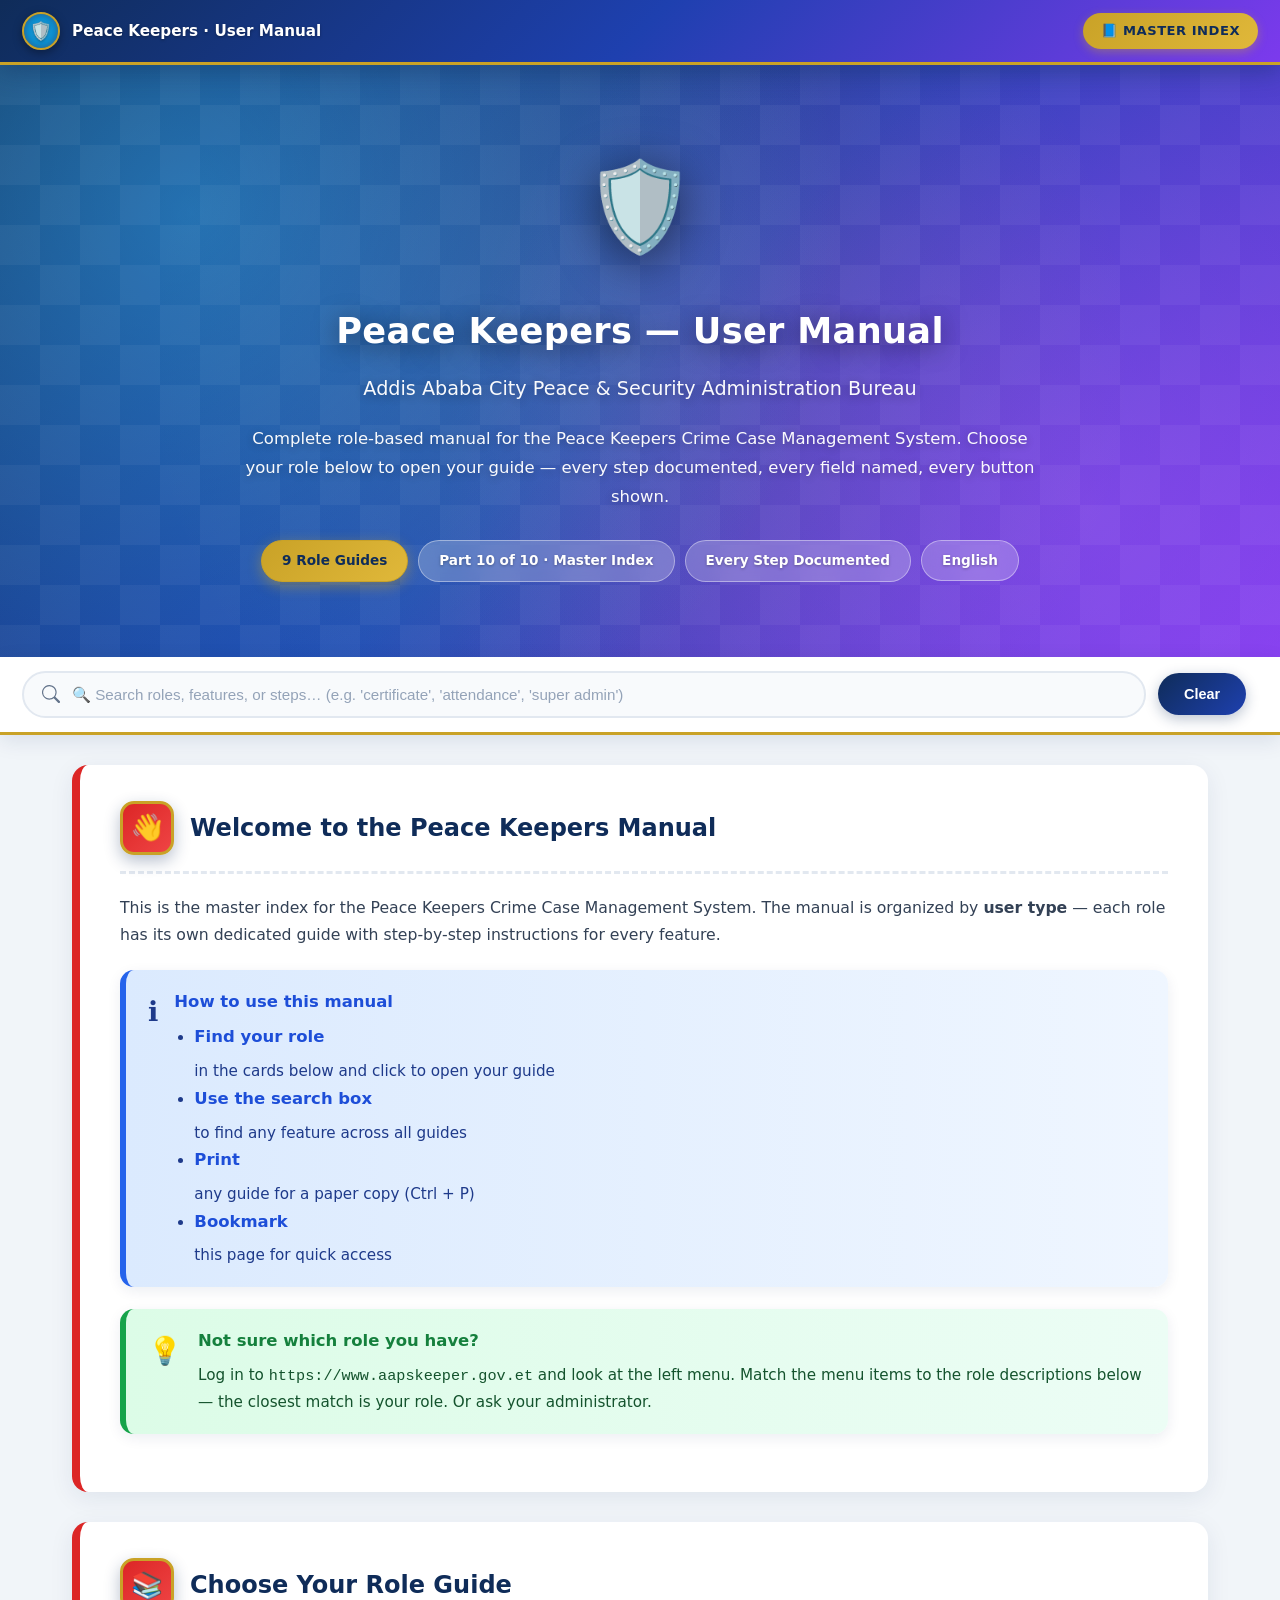
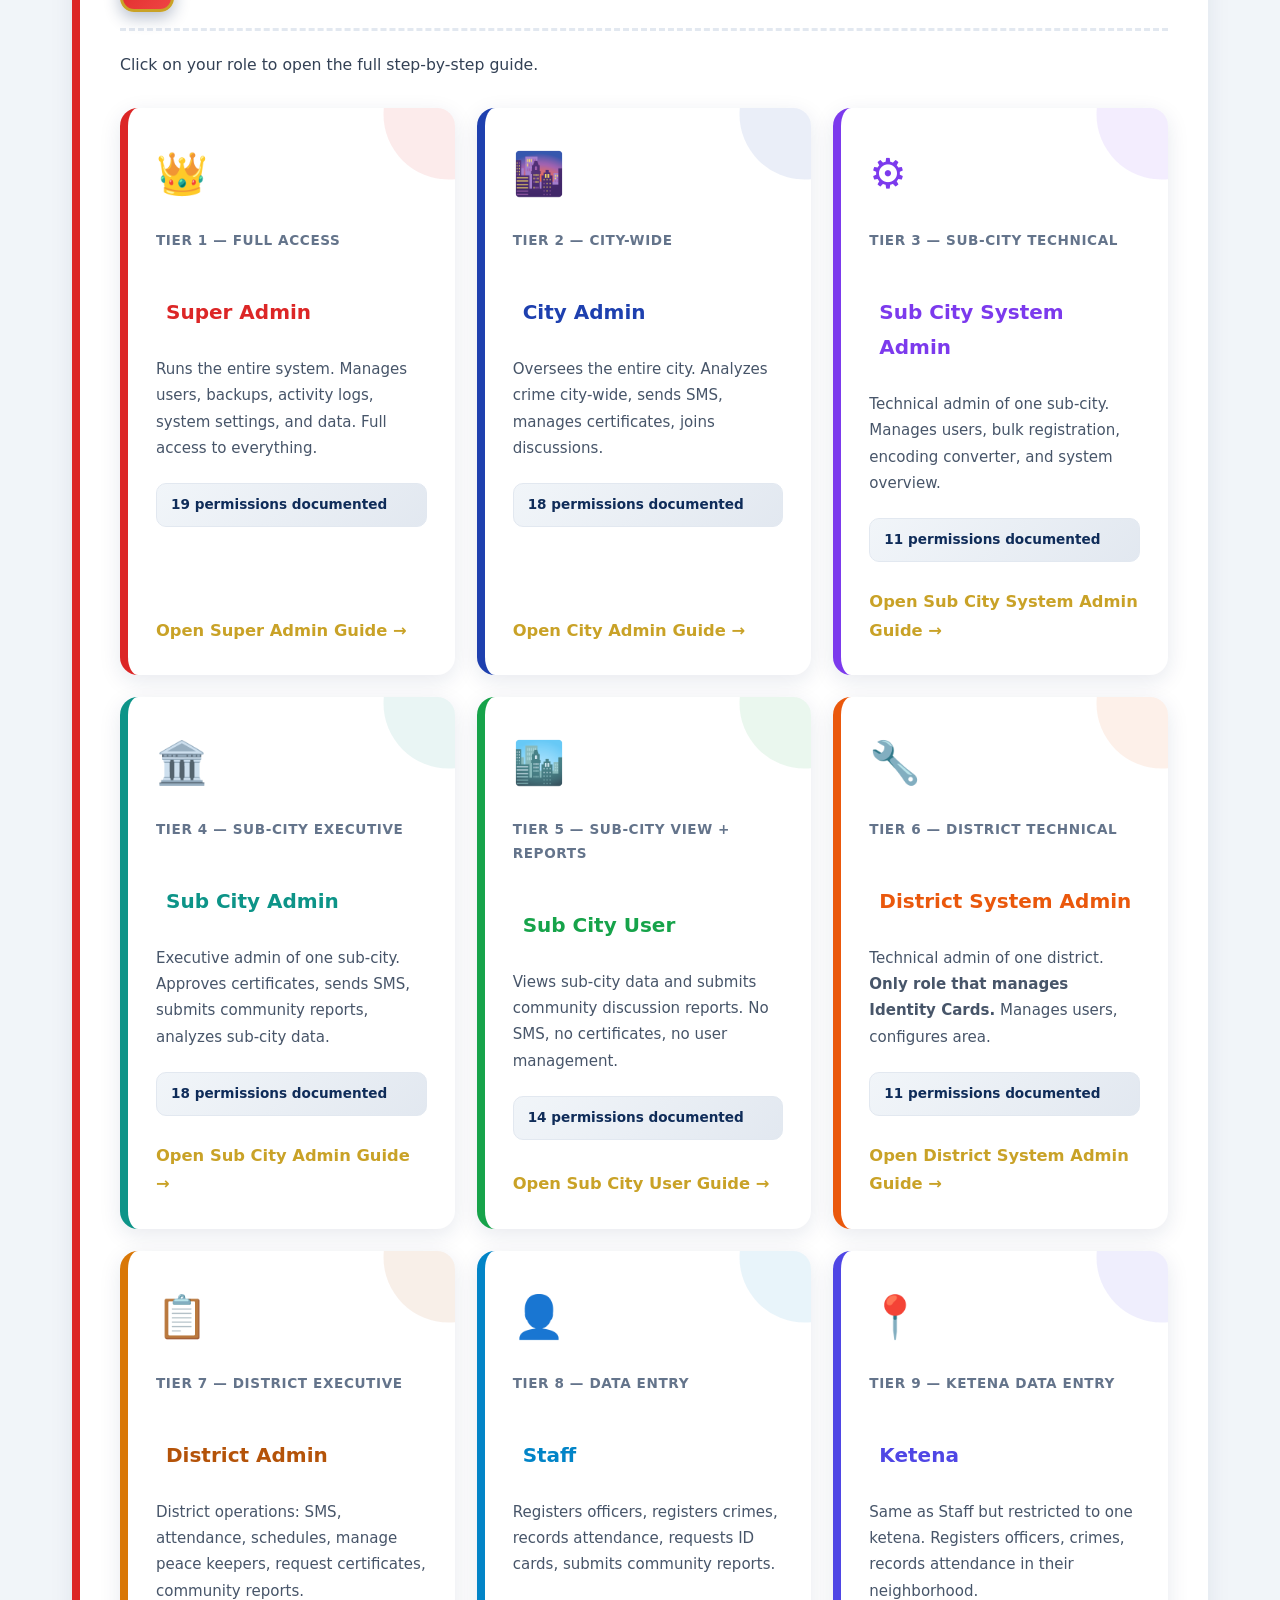
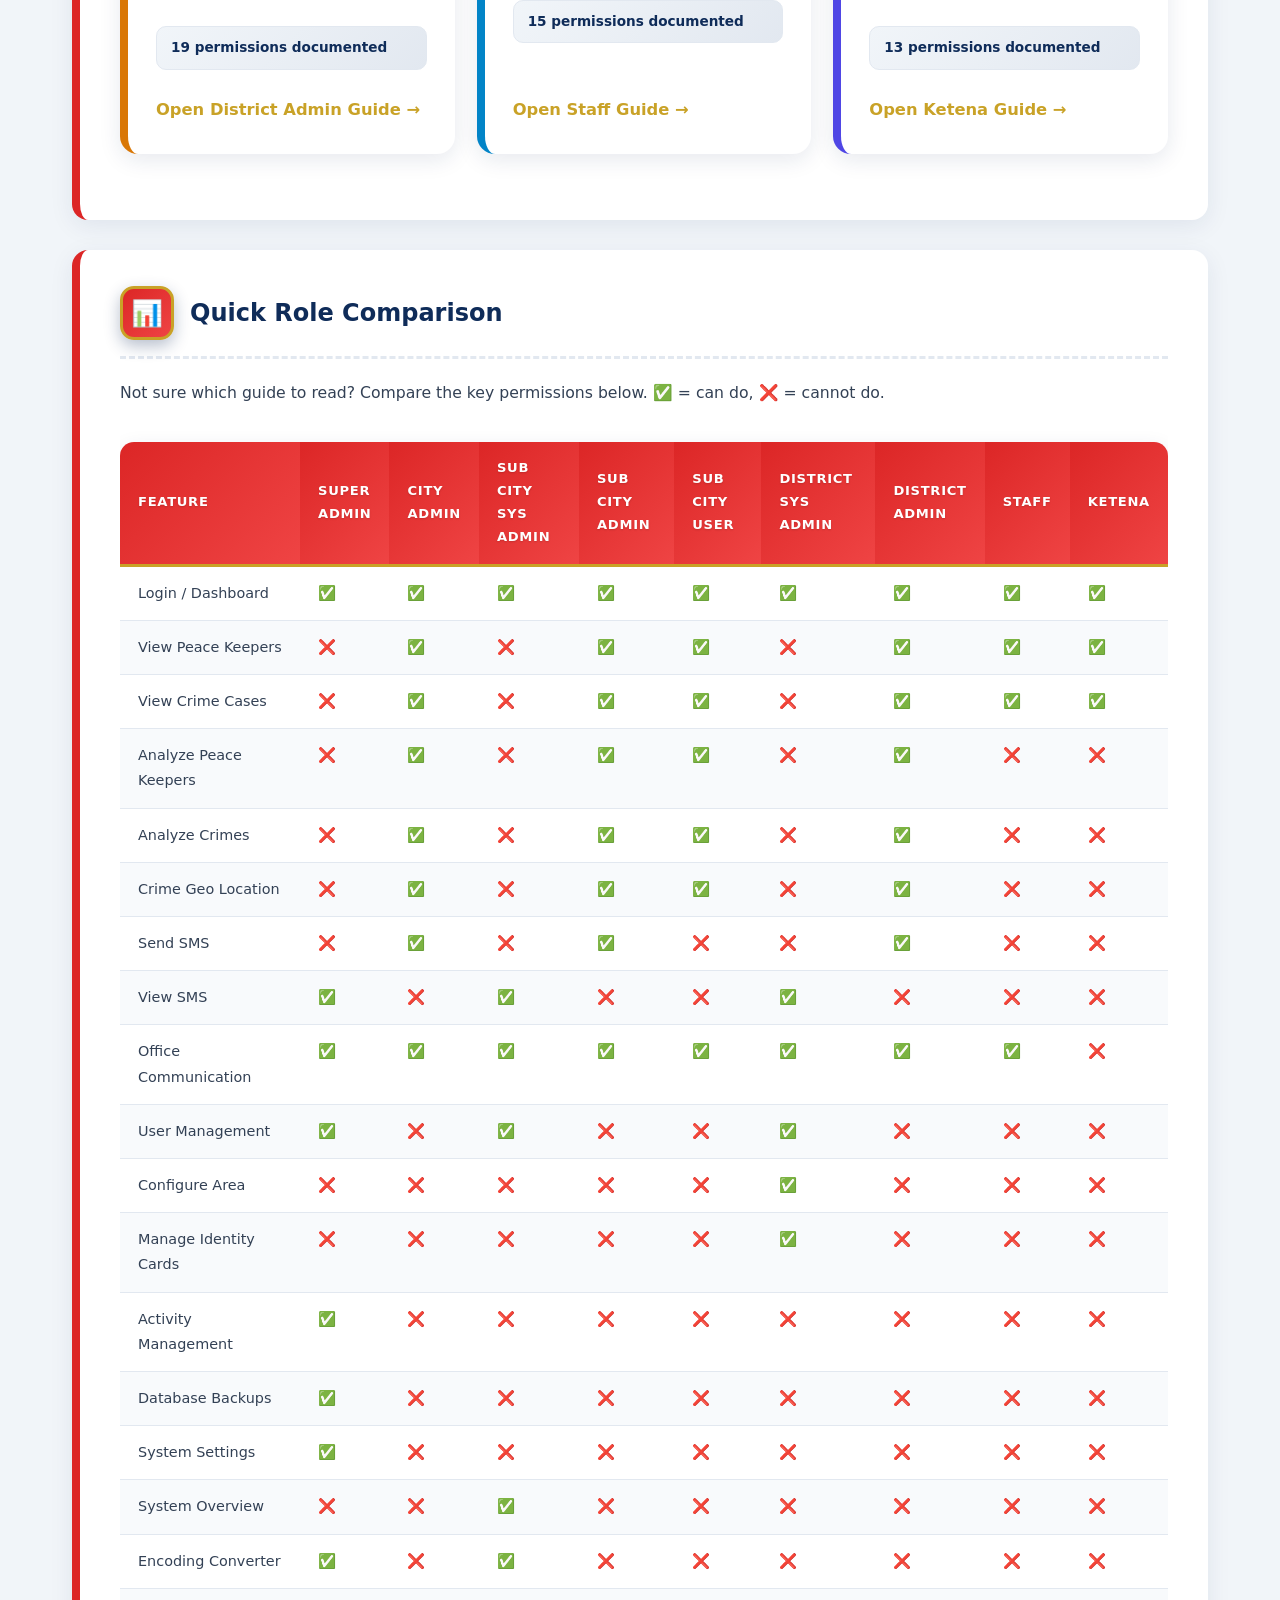
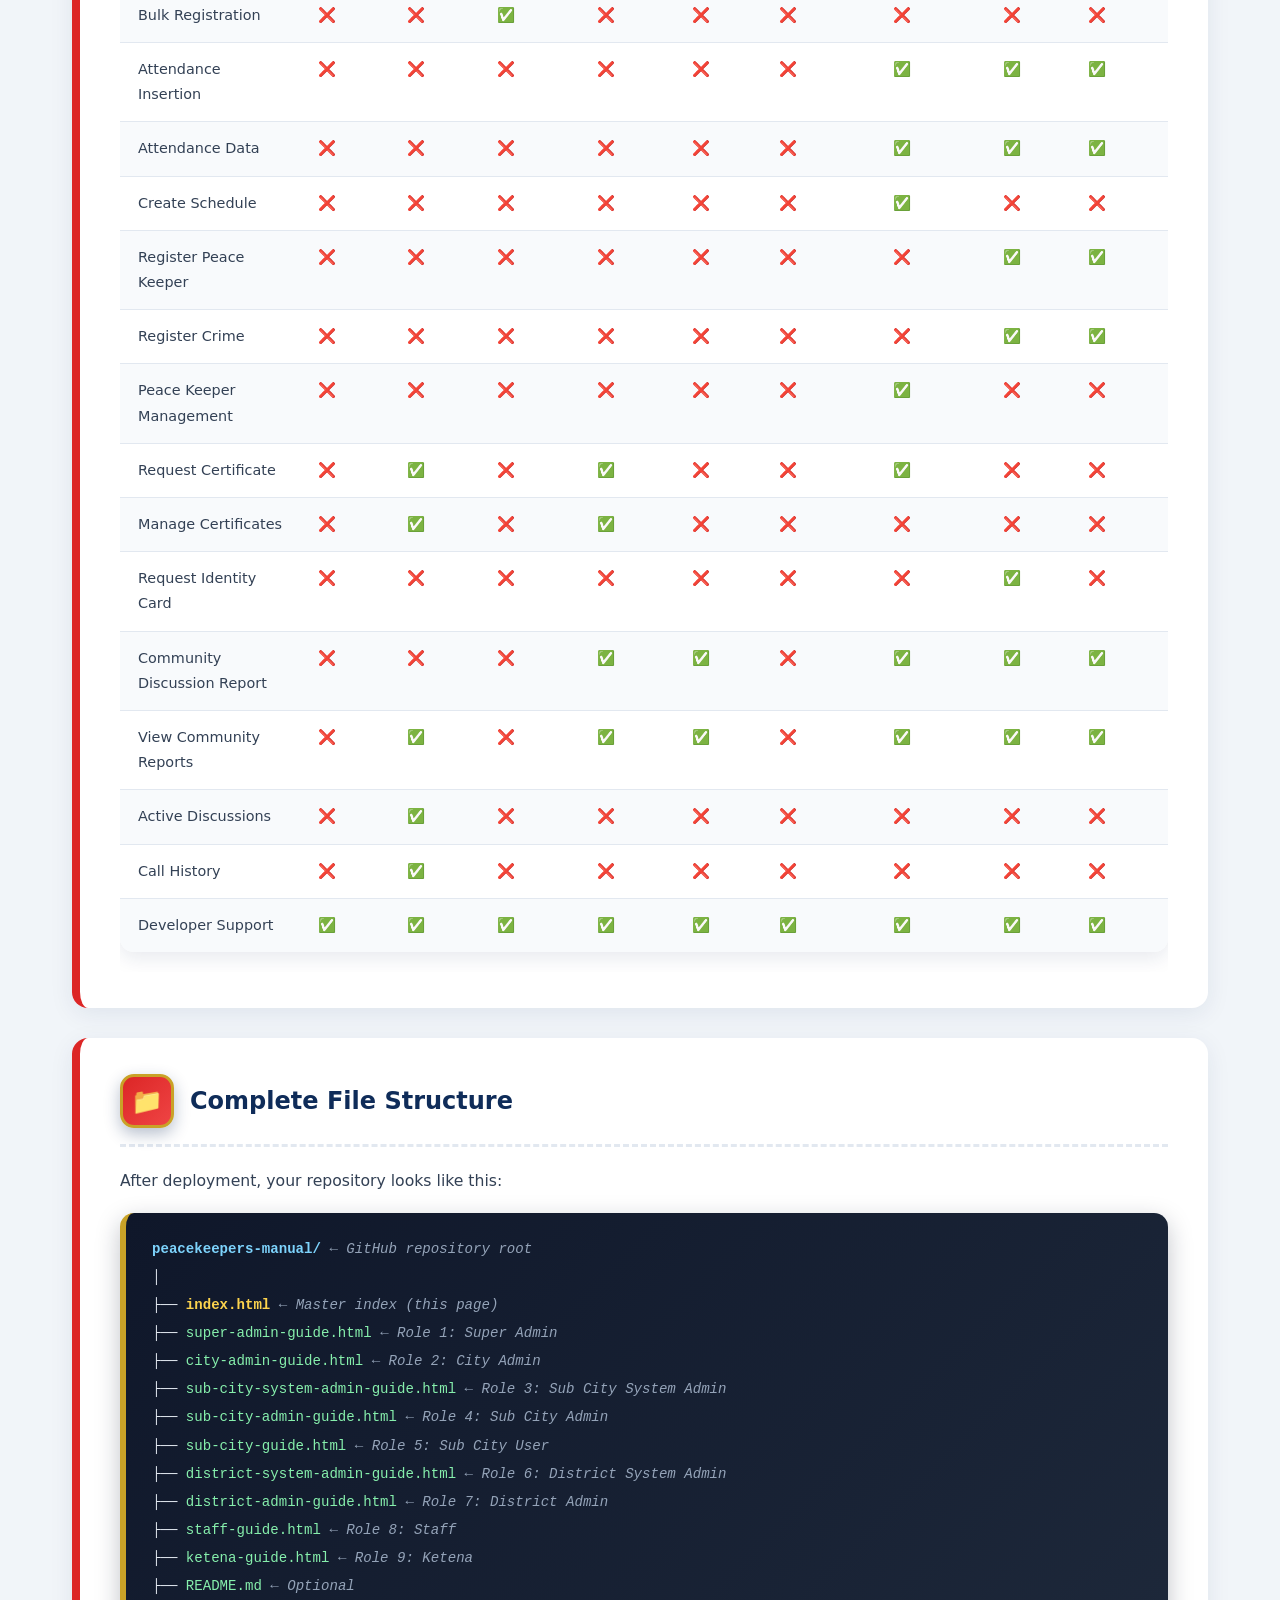
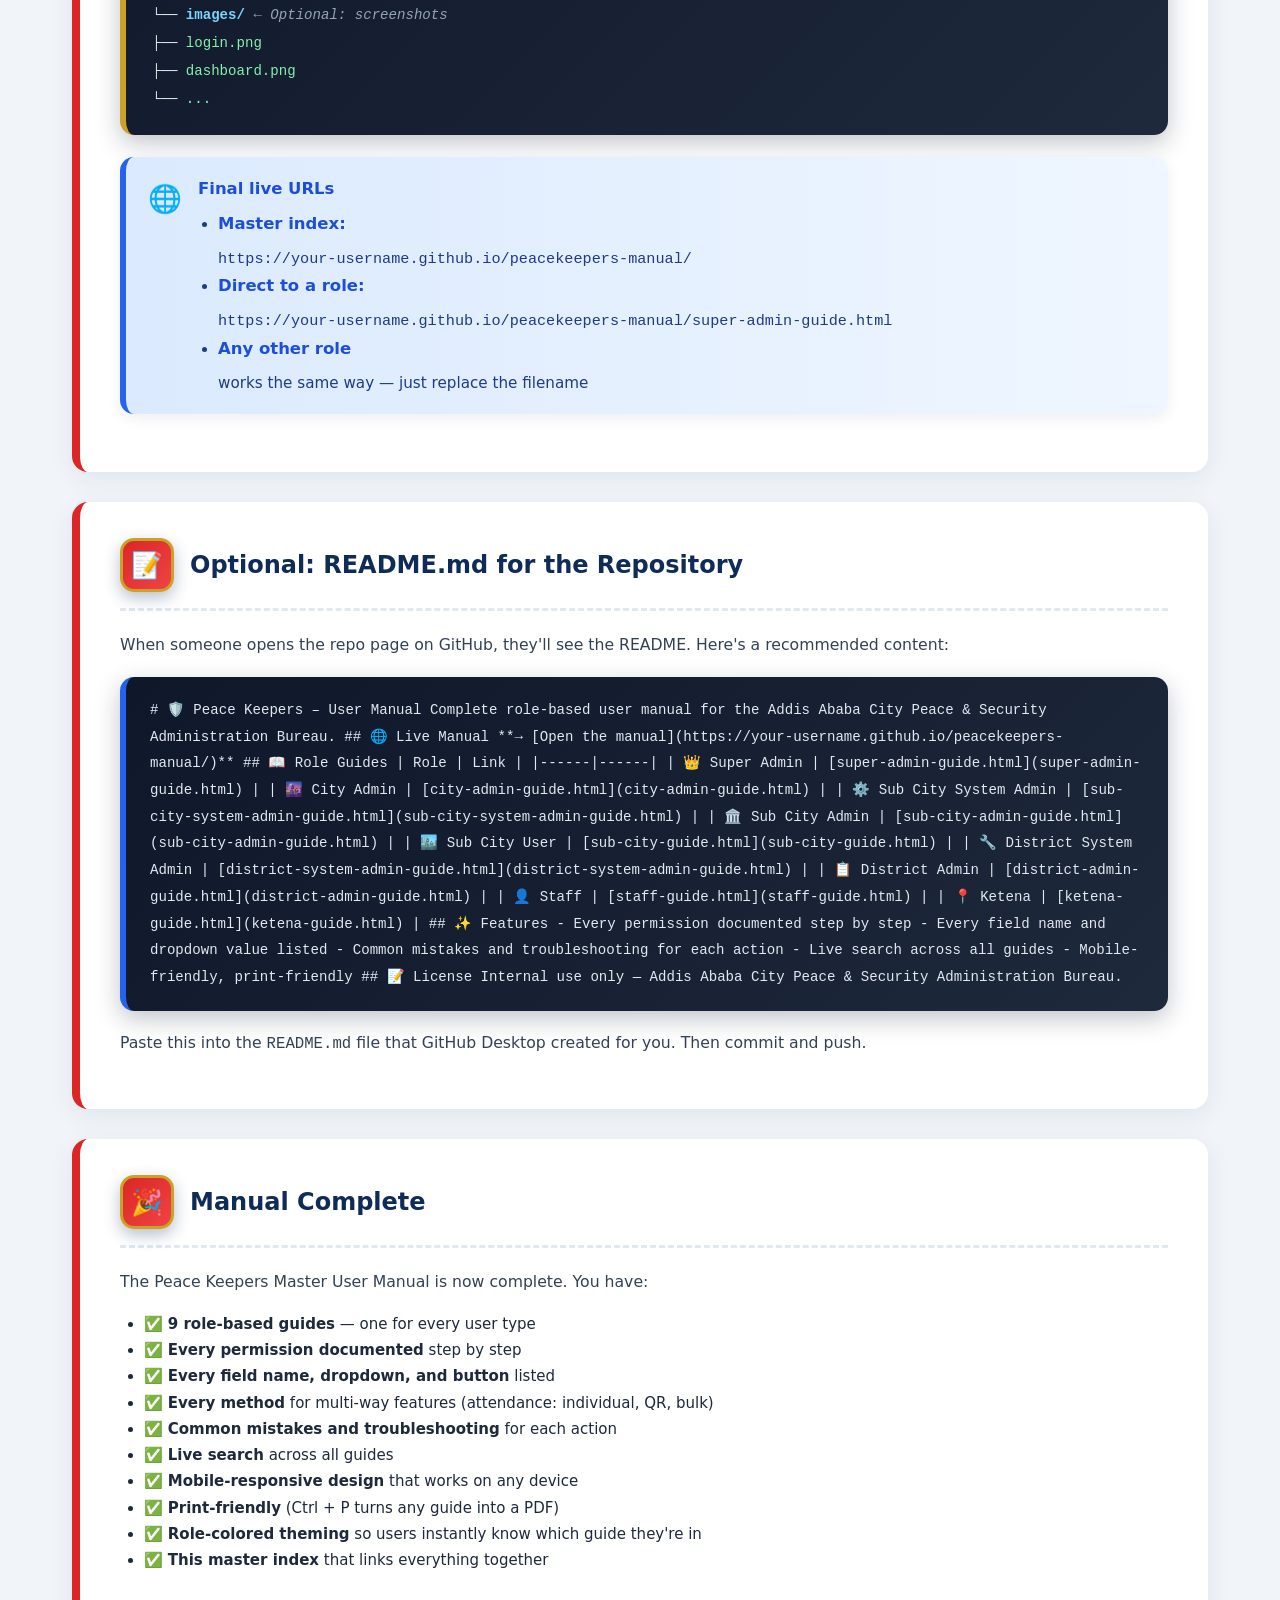
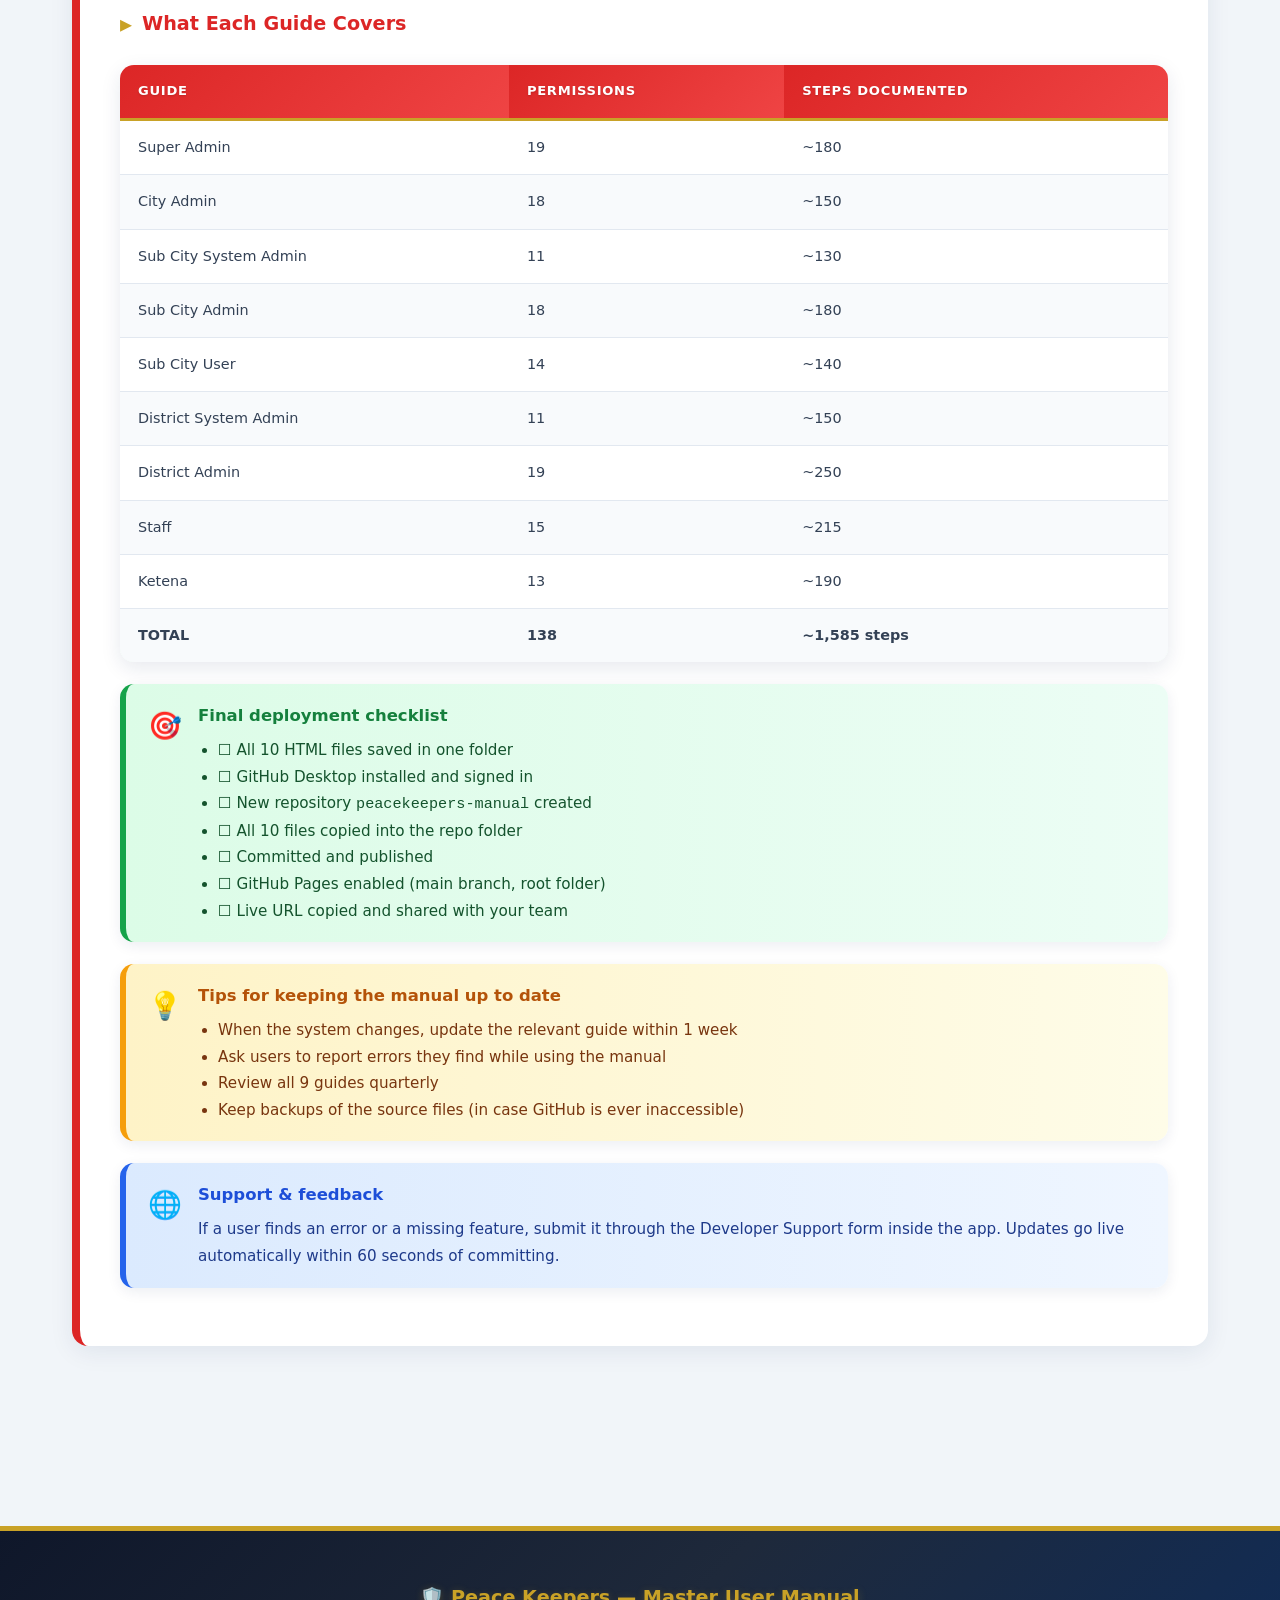
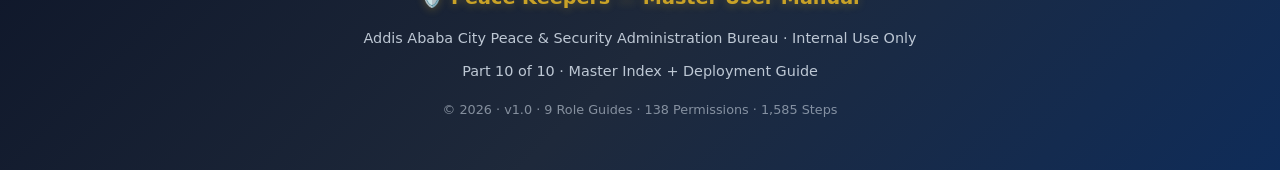
==== commit ca3a0610: "Update index.html" ====
--- a/index.html
+++ b/index.html
@@ -332,160 +332,6 @@
   </div>
 </section>
 
-<!-- ============ DEPLOYMENT GUIDE ============ -->
-<section id="deployment">
-  <h2><span class="icon">🚀</span>How to Deploy This Manual on GitHub Pages</h2>
-
-  <p>Follow these steps to host the entire manual on GitHub Pages — free, one URL, no server needed.</p>
-
-  <div class="callout info">
-    <span class="co-icon">ℹ️</span>
-    <div>
-      <strong>What you'll end up with</strong>
-      A single URL like <code>https://your-username.github.io/peacekeepers-manual/</code> where all 10 files live together. Users click one link and get this whole manual.
-    </div>
-  </div>
-
-  <h3>Step 1 — Download All 10 Files</h3>
-
-  <p>Make sure you have these 10 HTML files saved in one folder:</p>
-
-  <div class="tree">
-<span class="folder">peacekeepers-manual/</span>
-├── <span class="highlight">index.html</span>                              <span class="comment">← This master index page</span>
-├── <span class="file">super-admin-guide.html</span>                  <span class="comment">← Part 1</span>
-├── <span class="file">city-admin-guide.html</span>                   <span class="comment">← Part 2</span>
-├── <span class="file">sub-city-system-admin-guide.html</span>        <span class="comment">← Part 3</span>
-├── <span class="file">sub-city-admin-guide.html</span>               <span class="comment">← Part 4</span>
-├── <span class="file">sub-city-guide.html</span>                     <span class="comment">← Part 5</span>
-├── <span class="file">district-system-admin-guide.html</span>        <span class="comment">← Part 6</span>
-├── <span class="file">district-admin-guide.html</span>               <span class="comment">← Part 7</span>
-├── <span class="file">staff-guide.html</span>                        <span class="comment">← Part 8</span>
-└── <span class="file">ketena-guide.html</span>                       <span class="comment">← Part 9</span>
-  </div>
-
-  <h3>Step 2 — Install GitHub Desktop</h3>
-
-  <ol class="steps">
-    <li><span class="step-badge">1</span><div class="step-text"><strong>Go to</strong> <code>desktop.github.com</code></div></li>
-    <li><span class="step-badge">2</span><div class="step-text"><strong>Download and install</strong> GitHub Desktop</div></li>
-    <li><span class="step-badge">3</span><div class="step-text"><strong>Sign in</strong> with your GitHub account (or create one free)</div></li>
-  </ol>
-
-  <h3>Step 3 — Create a New Repository</h3>
-
-  <ol class="steps">
-    <li><span class="step-badge">1</span><div class="step-text"><strong>Open GitHub Desktop</strong></div></li>
-    <li><span class="step-badge">2</span><div class="step-text"><strong>Click</strong> File → New Repository</div></li>
-    <li><span class="step-badge">3</span><div class="step-text"><strong>Fill in:</strong>
-      <ul style="margin-left:20px; margin-top:6px">
-        <li><strong>Name:</strong> <code>peacekeepers-manual</code></li>
-        <li><strong>Description:</strong> Peace Keepers User Manual</li>
-        <li><strong>Local path:</strong> <code>C:\Users\winta\Documents\GitHub</code> (default is fine)</li>
-        <li><strong>Initialize with README:</strong> ✅ Check</li>
-      </ul>
-    </div></li>
-    <li><span class="step-badge">4</span><div class="step-text"><strong>Click</strong> <span style="background:#16a34a;color:#fff;padding:4px 12px;border-radius:6px;font-weight:700">Create Repository</span></div></li>
-  </ol>
-
-  <h3>Step 4 — Copy All 10 Files into the Repo Folder</h3>
-
-  <ol class="steps">
-    <li><span class="step-badge">1</span><div class="step-text"><strong>Open File Explorer</strong> and navigate to where you saved the 10 HTML files.</div></li>
-    <li><span class="step-badge">2</span><div class="step-text"><strong>Select all 10 files</strong> (Ctrl + A)</div></li>
-    <li><span class="step-badge">3</span><div class="step-text"><strong>Copy them</strong> (Ctrl + C)</div></li>
-    <li><span class="step-badge">4</span><div class="step-text"><strong>Navigate to</strong> <code>C:\Users\winta\Documents\GitHub\peacekeepers-manual\</code></div></li>
-    <li><span class="step-badge">5</span><div class="step-text"><strong>Paste them</strong> (Ctrl + V)</div></li>
-    <li><span class="step-badge">6</span><div class="step-text"><strong>Verify</strong> all 10 files are in the folder alongside the README.md</div></li>
-  </ol>
-
-  <h3>Step 5 — Commit and Publish</h3>
-
-  <ol class="steps">
-    <li><span class="step-badge">1</span><div class="step-text"><strong>Go back to GitHub Desktop</strong> — all 10 files appear under "Changes"</div></li>
-    <li><span class="step-badge">2</span><div class="step-text"><strong>Type a summary</strong> in the bottom box: <code>Add Peace Keepers user manual</code></div></li>
-    <li><span class="step-badge">3</span><div class="step-text"><strong>Click</strong> <span style="background:#16a34a;color:#fff;padding:4px 12px;border-radius:6px;font-weight:700">Commit to main</span></div></li>
-    <li><span class="step-badge">4</span><div class="step-text"><strong>Click</strong> <span style="background:#16a34a;color:#fff;padding:4px 12px;border-radius:6px;font-weight:700">Publish repository</span> at the top</div></li>
-    <li><span class="step-badge">5</span><div class="step-text"><strong>UNCHECK</strong> "Keep this code private" (required for free GitHub Pages)</div></li>
-    <li><span class="step-badge">6</span><div class="step-text"><strong>Click</strong> <span style="background:#16a34a;color:#fff;padding:4px 12px;border-radius:6px;font-weight:700">Publish repository</span></div></li>
-  </ol>
-
-  <h3>Step 6 — Enable GitHub Pages</h3>
-
-  <ol class="steps">
-    <li><span class="step-badge">1</span><div class="step-text"><strong>Open your browser</strong> and go to <code>github.com</code></div></li>
-    <li><span class="step-badge">2</span><div class="step-text"><strong>Find your repo:</strong> <code>peacekeepers-manual</code></div></li>
-    <li><span class="step-badge">3</span><div class="step-text"><strong>Click</strong> the <strong>Settings</strong> tab (top right)</div></li>
-    <li><span class="step-badge">4</span><div class="step-text"><strong>In the left sidebar</strong>, click <strong>Pages</strong></div></li>
-    <li><span class="step-badge">5</span><div class="step-text"><strong>Under "Source"</strong>, select:
-      <ul style="margin-left:20px; margin-top:6px">
-        <li><strong>Branch:</strong> <code>main</code></li>
-        <li><strong>Folder:</strong> <code>/ (root)</code></li>
-      </ul>
-    </div></li>
-    <li><span class="step-badge">6</span><div class="step-text"><strong>Click</strong> <span style="background:#16a34a;color:#fff;padding:4px 12px;border-radius:6px;font-weight:700">Save</span></div></li>
-    <li><span class="step-badge">7</span><div class="step-text"><strong>Wait 1–2 minutes</strong>, then refresh</div></li>
-    <li><span class="step-badge">8</span><div class="step-text"><strong>You'll see:</strong> "Your site is live at <code>https://your-username.github.io/peacekeepers-manual/</code>"</div></li>
-  </ol>
-
-  <div class="callout tip">
-    <span class="co-icon">🎉</span>
-    <div>
-      <strong>You're live!</strong>
-      Share this one URL with your team: <code>https://your-username.github.io/peacekeepers-manual/</code><br>
-      Every role guide is one click away from the master index.
-    </div>
-  </div>
-
-  <h3>Step 7 — Share the URL</h3>
-
-  <p>Your single URL is:</p>
-
-  <div class="code-block">
-https://<span class="str">&lt;your-username&gt;</span>.github.io/peacekeepers-manual/
-  </div>
-
-  <p>Ways to share:</p>
-
-  <ul style="margin-left:24px; margin-top:8px">
-    <li>📧 <strong>Email</strong> — send to all officers</li>
-    <li>📱 <strong>SMS</strong> — short link via bit.ly</li>
-    <li>📌 <strong>Poster</strong> — print the URL on office walls</li>
-    <li>💬 <strong>WhatsApp / Telegram</strong> — share with staff groups</li>
-    <li>🔖 <strong>Bookmark bar</strong> — add to shared computers</li>
-  </ul>
-
-  <h3>Step 8 — Update in the Future</h3>
-
-  <p>When you need to update any file:</p>
-
-  <ol class="steps">
-    <li><span class="step-badge">1</span><div class="step-text"><strong>Edit the file</strong> in your local folder</div></li>
-    <li><span class="step-badge">2</span><div class="step-text"><strong>Open GitHub Desktop</strong> — it shows the change</div></li>
-    <li><span class="step-badge">3</span><div class="step-text"><strong>Type a summary</strong> like "Fix typo in Super Admin guide"</div></li>
-    <li><span class="step-badge">4</span><div class="step-text"><strong>Click</strong> Commit to main</div></li>
-    <li><span class="step-badge">5</span><div class="step-text"><strong>Click</strong> Push origin</div></li>
-    <li><span class="step-badge">6</span><div class="step-text"><strong>Wait 60 seconds</strong> — your live site updates automatically</div></li>
-  </ol>
-
-  <h3>Step 9 — Optional: Add Screenshots</h3>
-
-  <p>To add real screenshots to any guide:</p>
-
-  <ol class="steps">
-    <li><span class="step-badge">1</span><div class="step-text"><strong>Create a folder</strong> called <code>images</code> inside your repo</div></li>
-    <li><span class="step-badge">2</span><div class="step-text"><strong>Save your screenshots</strong> there (PNG, JPG — use lowercase names like <code>login.png</code>)</div></li>
-    <li><span class="step-badge">3</span><div class="step-text"><strong>Edit the HTML file</strong> and replace the placeholder:
-      <div class="code-block" style="margin:10px 0">
-<span class="cm">&lt;!-- Before --&gt;</span><br>
-&lt;div class="screenshot"&gt;...&lt;/div&gt;<br><br>
-<span class="cm">&lt;!-- After --&gt;</span><br>
-&lt;<span class="kw">img</span> <span class="str">src="images/login.png"</span> <span class="str">alt="Login page"</span> <span class="str">style="max-width:100%;border-radius:12px;"</span>&gt;
-      </div>
-    </div></li>
-    <li><span class="step-badge">4</span><div class="step-text"><strong>Commit and push</strong> via GitHub Desktop</div></li>
-  </ol>
-</section>
 
 <!-- ============ FILE STRUCTURE ============ -->
 <section id="structure">
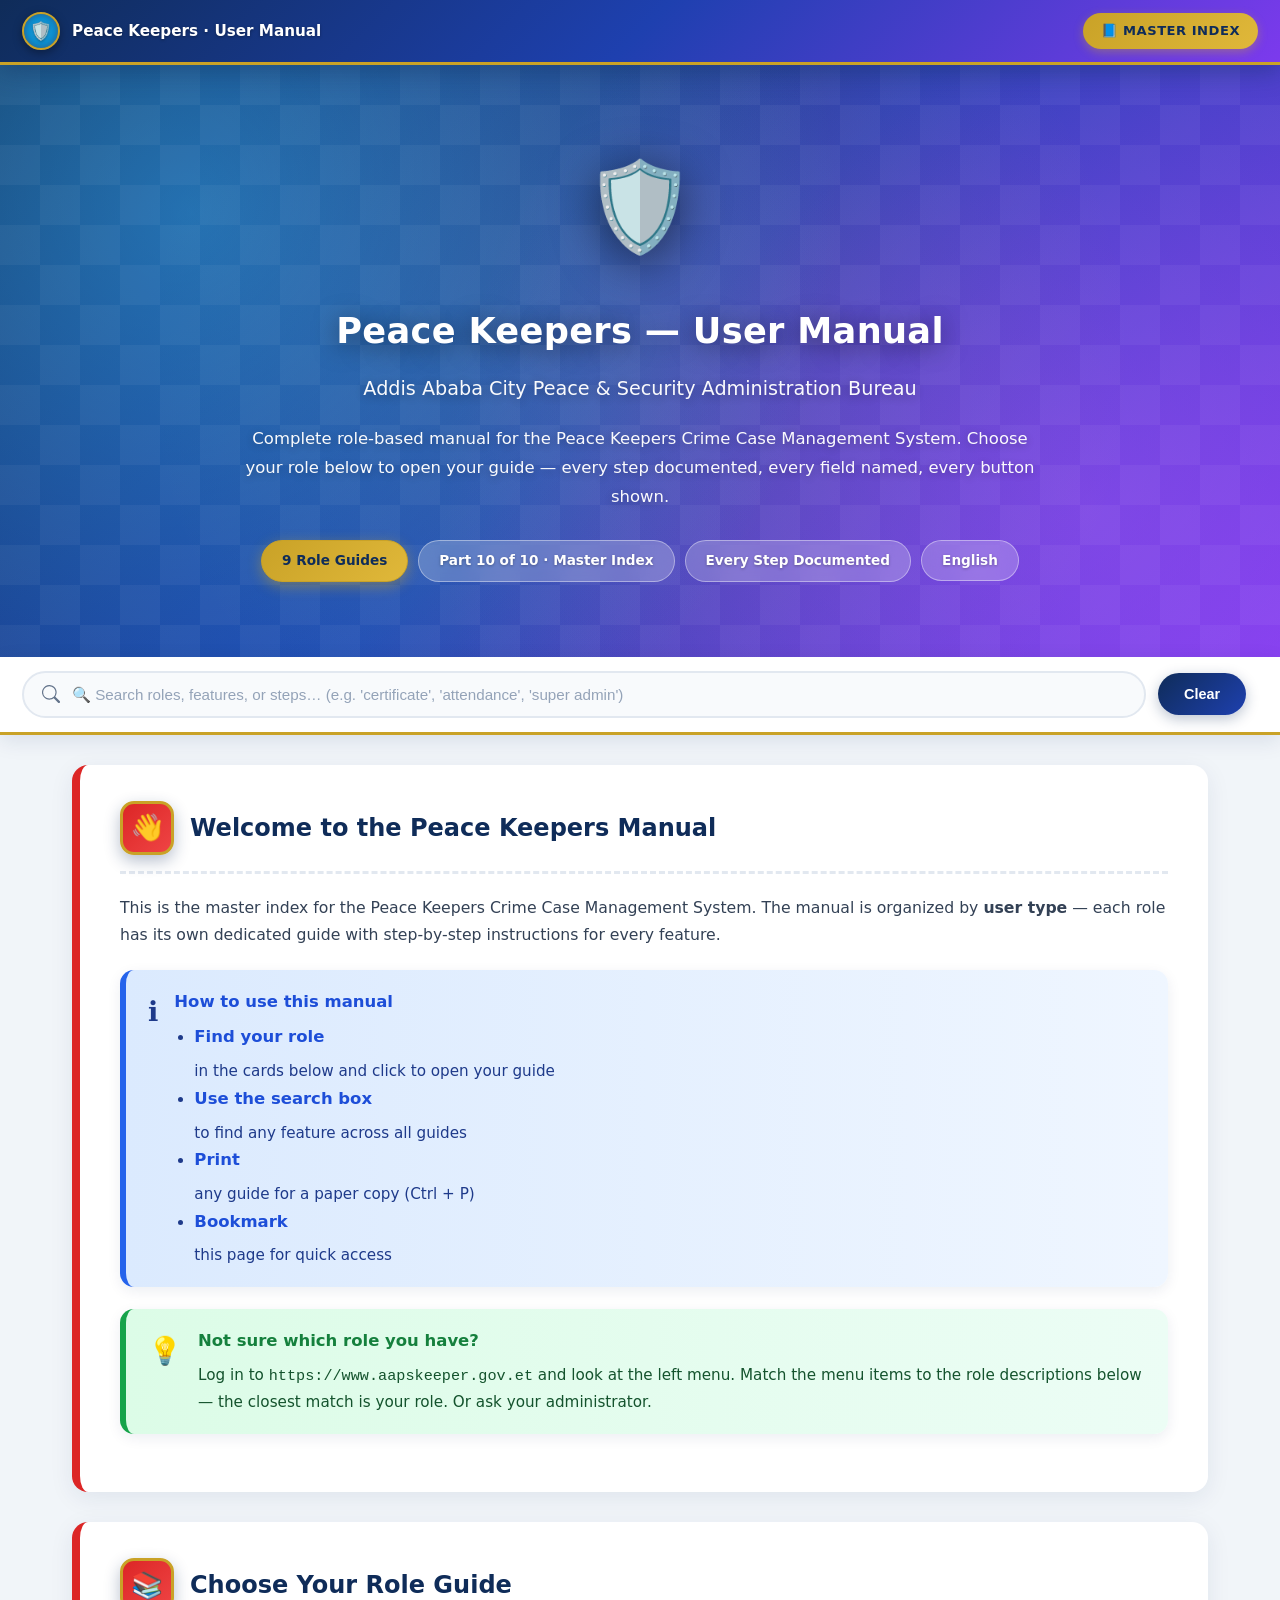
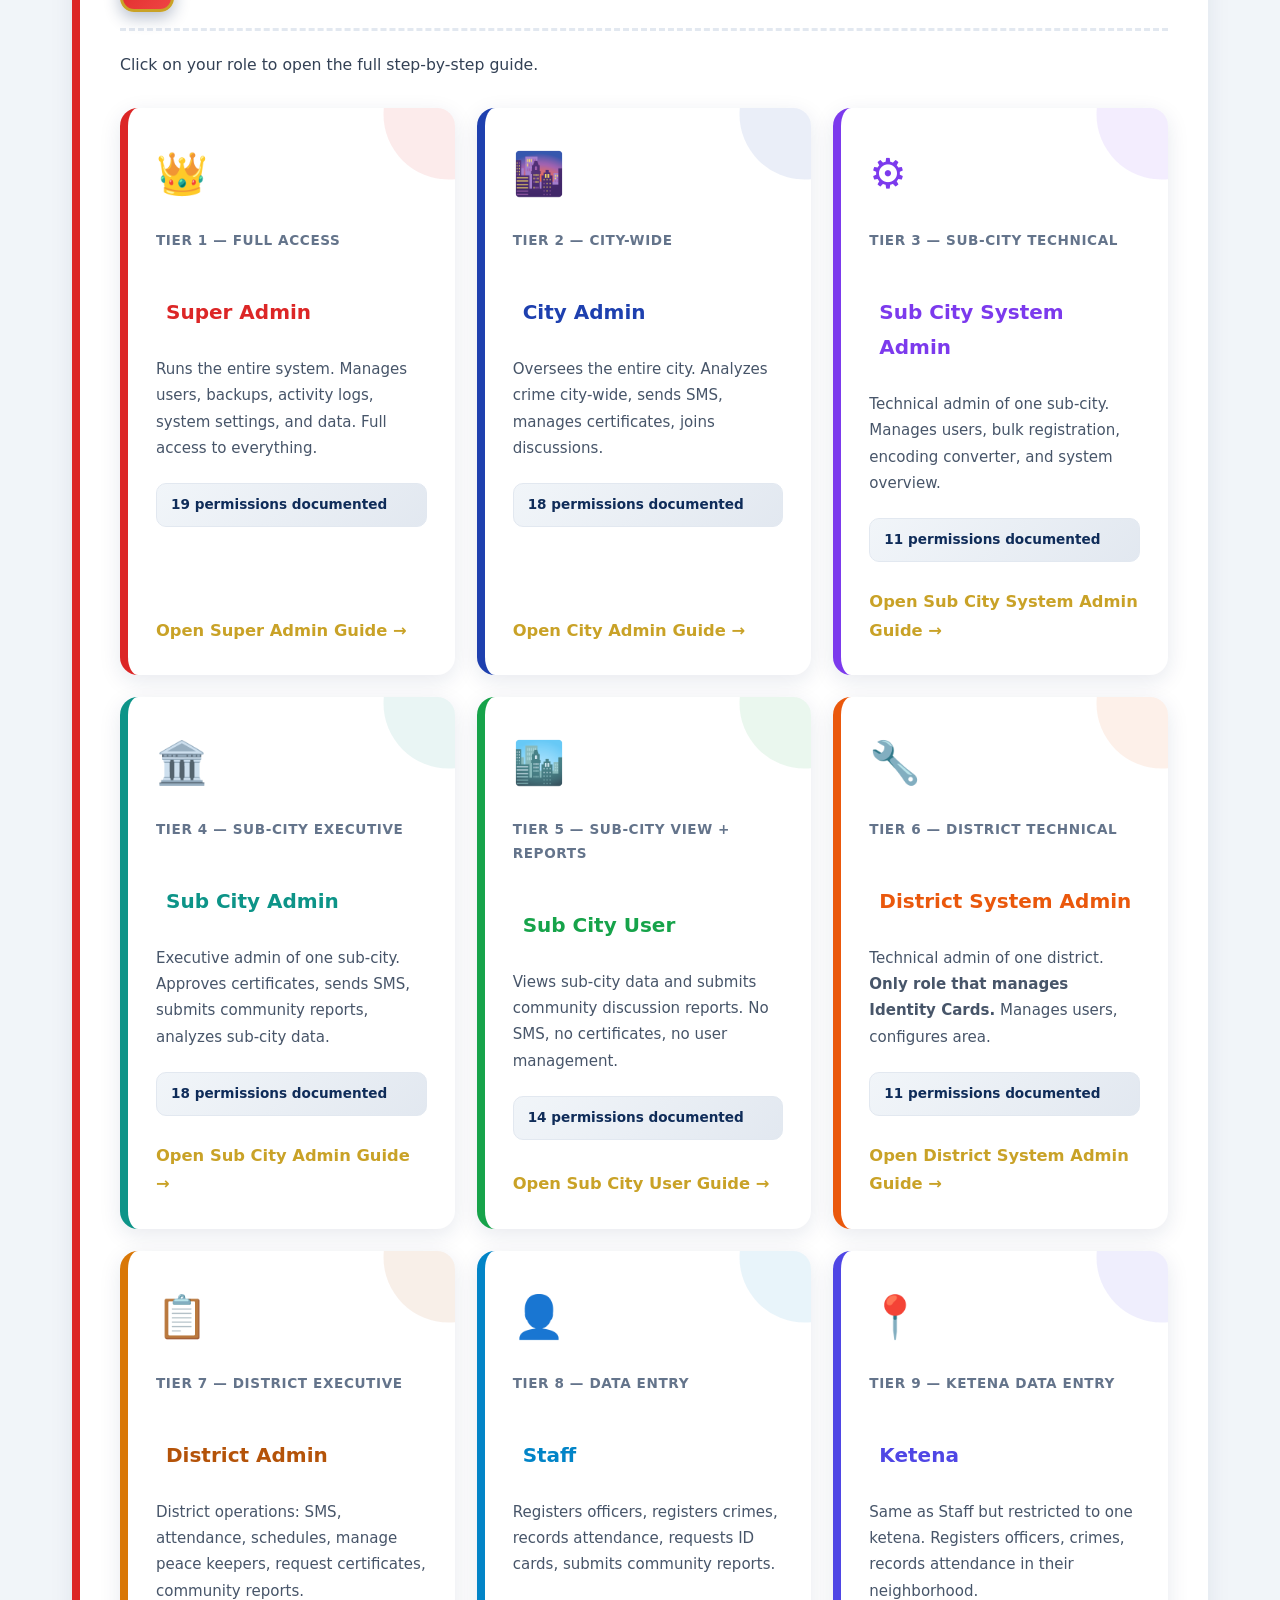
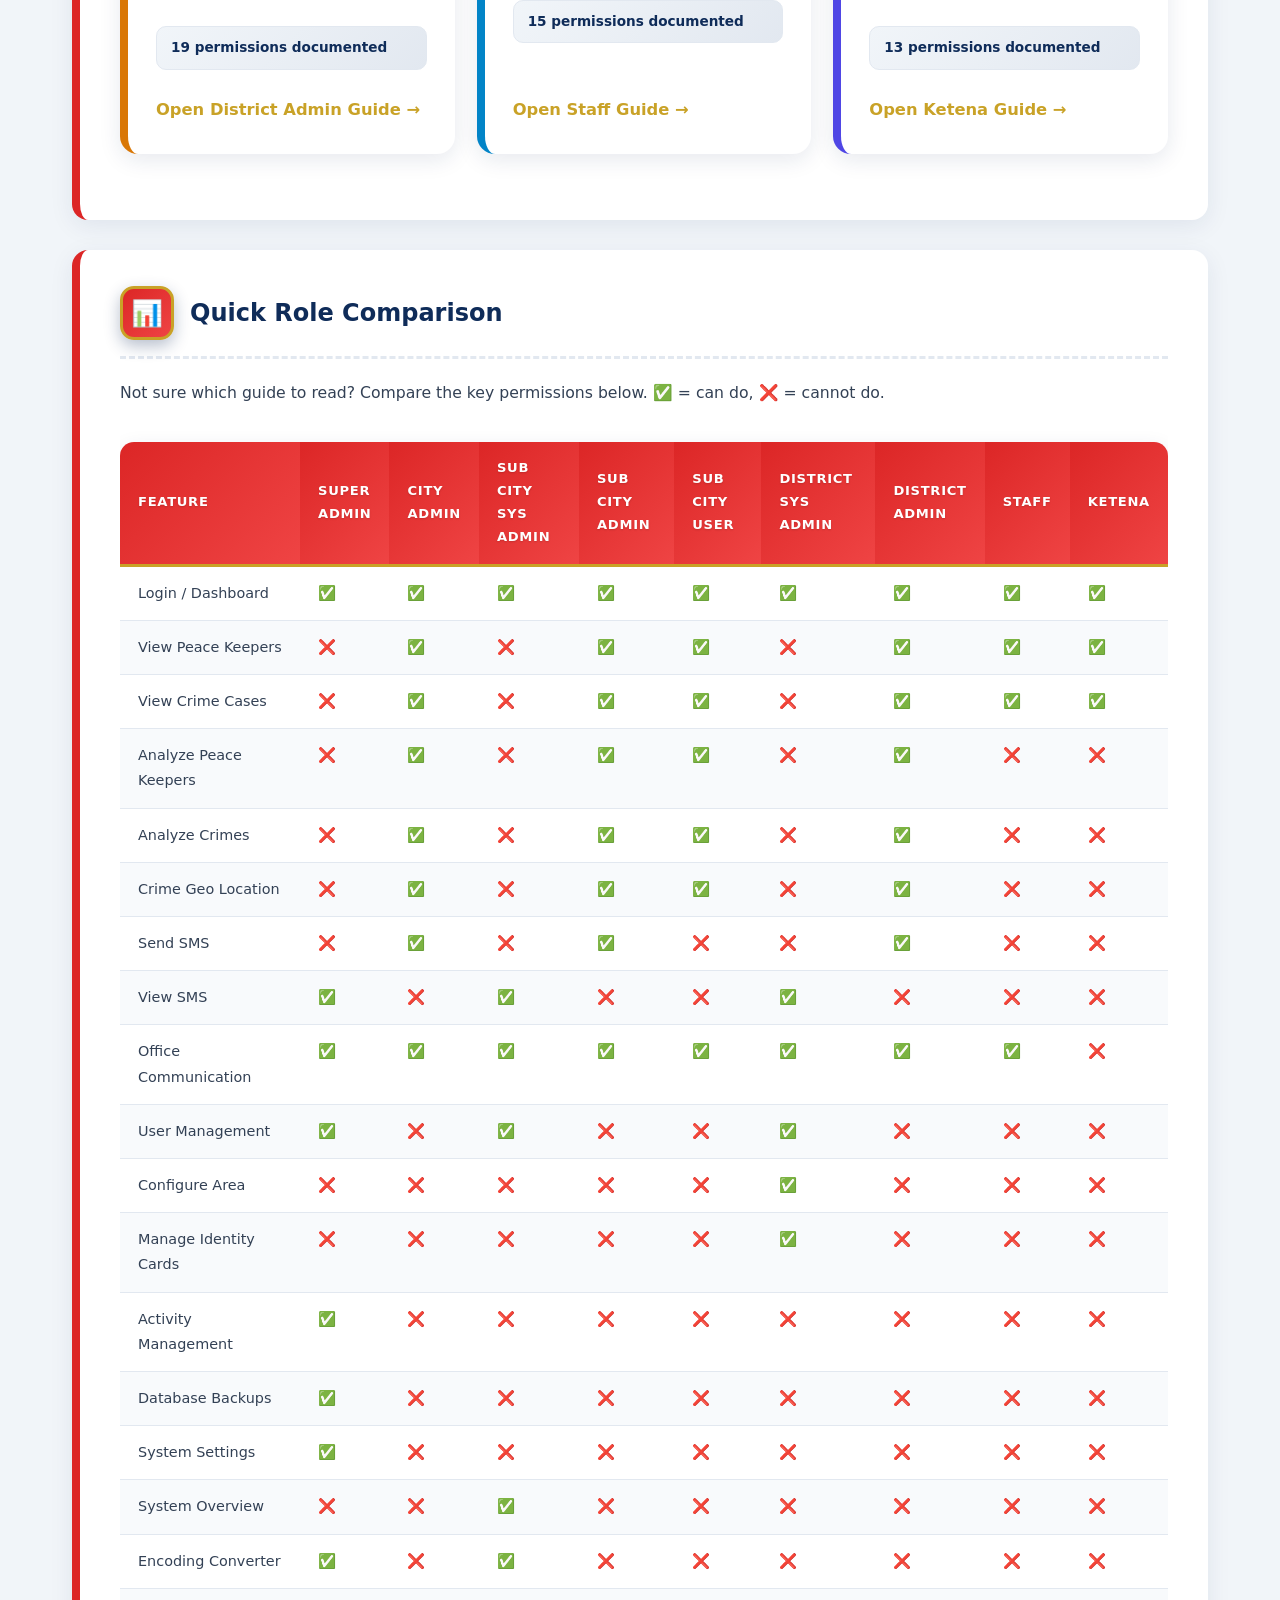
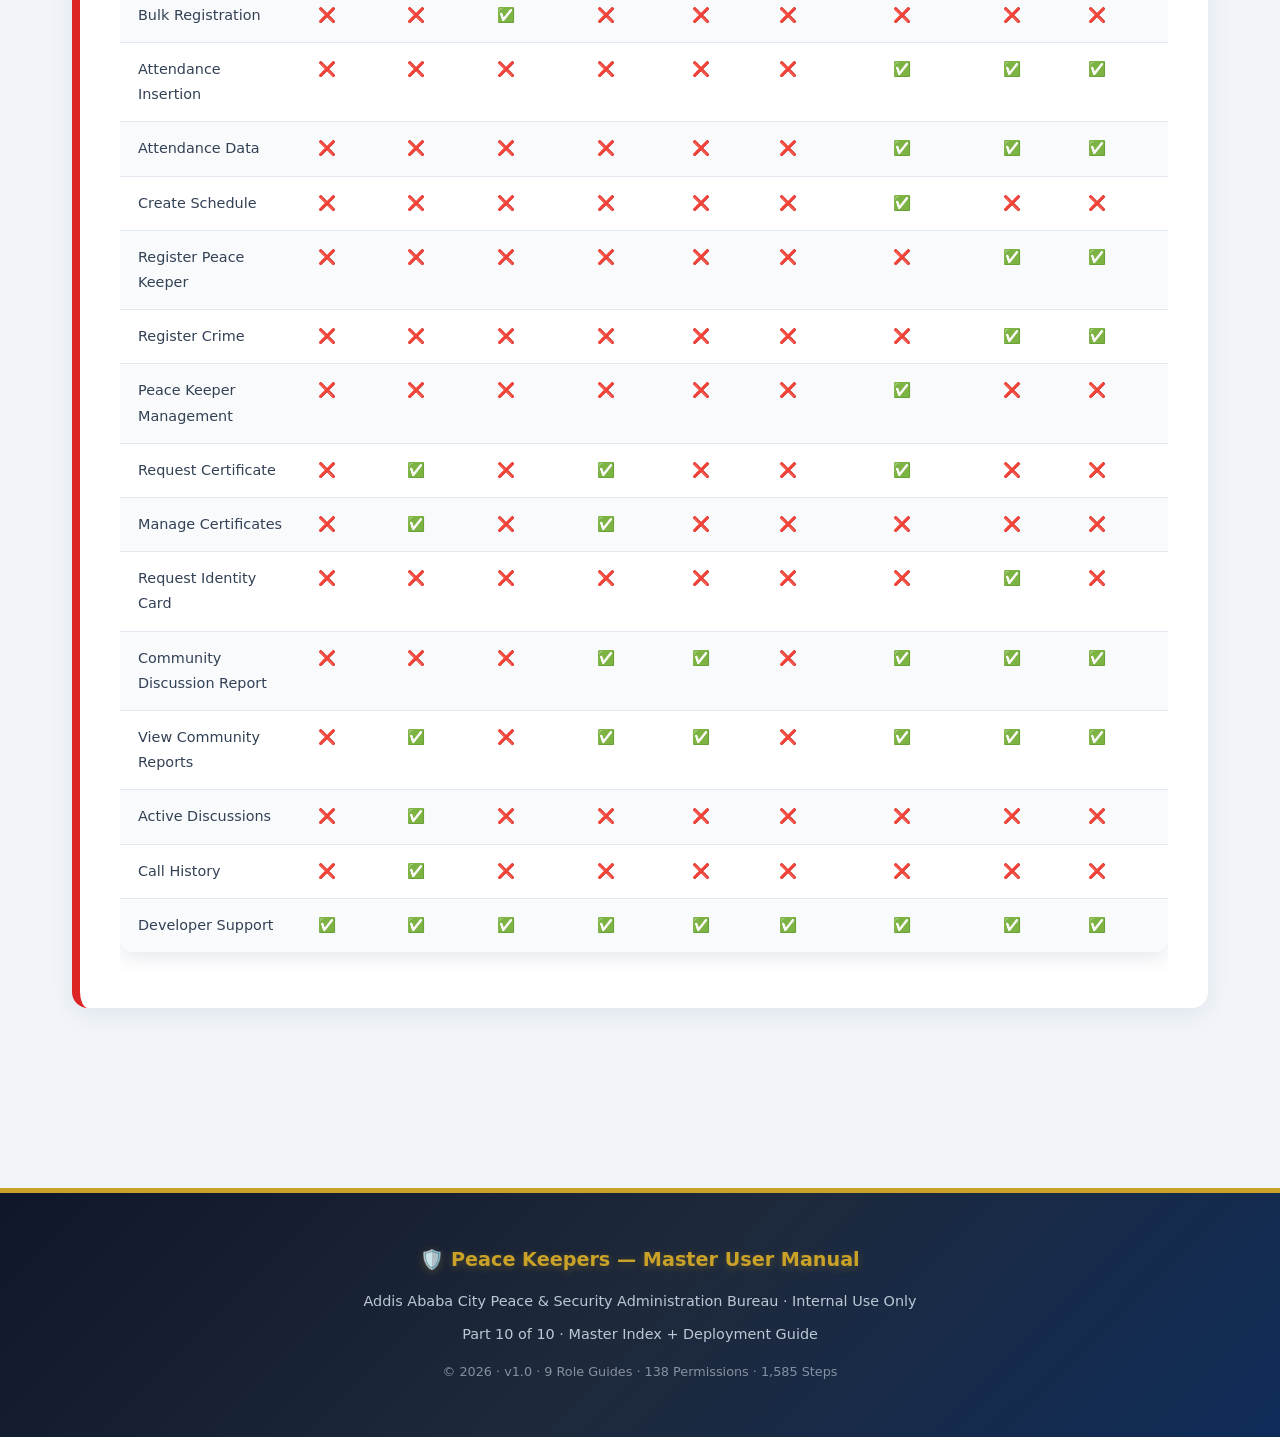
==== commit 75c863c2: "Update index.html" ====
--- a/index.html
+++ b/index.html
@@ -332,175 +332,6 @@
   </div>
 </section>
 
-
-<!-- ============ FILE STRUCTURE ============ -->
-<section id="structure">
-  <h2><span class="icon">📁</span>Complete File Structure</h2>
-
-  <p>After deployment, your repository looks like this:</p>
-
-  <div class="tree">
-<span class="folder">peacekeepers-manual/</span>  <span class="comment">← GitHub repository root</span><br>
-│<br>
-├── <span class="highlight">index.html</span>                              <span class="comment">← Master index (this page)</span><br>
-├── <span class="file">super-admin-guide.html</span>                  <span class="comment">← Role 1: Super Admin</span><br>
-├── <span class="file">city-admin-guide.html</span>                   <span class="comment">← Role 2: City Admin</span><br>
-├── <span class="file">sub-city-system-admin-guide.html</span>        <span class="comment">← Role 3: Sub City System Admin</span><br>
-├── <span class="file">sub-city-admin-guide.html</span>               <span class="comment">← Role 4: Sub City Admin</span><br>
-├── <span class="file">sub-city-guide.html</span>                     <span class="comment">← Role 5: Sub City User</span><br>
-├── <span class="file">district-system-admin-guide.html</span>        <span class="comment">← Role 6: District System Admin</span><br>
-├── <span class="file">district-admin-guide.html</span>               <span class="comment">← Role 7: District Admin</span><br>
-├── <span class="file">staff-guide.html</span>                        <span class="comment">← Role 8: Staff</span><br>
-├── <span class="file">ketena-guide.html</span>                       <span class="comment">← Role 9: Ketena</span><br>
-├── <span class="file">README.md</span>                               <span class="comment">← Optional</span><br>
-└── <span class="folder">images/</span>                                 <span class="comment">← Optional: screenshots</span><br>
-    ├── <span class="file">login.png</span><br>
-    ├── <span class="file">dashboard.png</span><br>
-    └── <span class="file">...</span>
-  </div>
-
-  <div class="callout info">
-    <span class="co-icon">🌐</span>
-    <div>
-      <strong>Final live URLs</strong>
-      <ul style="margin-left:20px; margin-top:6px">
-        <li><strong>Master index:</strong> <code>https://your-username.github.io/peacekeepers-manual/</code></li>
-        <li><strong>Direct to a role:</strong> <code>https://your-username.github.io/peacekeepers-manual/super-admin-guide.html</code></li>
-        <li><strong>Any other role</strong> works the same way — just replace the filename</li>
-      </ul>
-    </div>
-  </div>
-</section>
-
-<!-- ============ OPTIONAL README ============ -->
-<section id="readme">
-  <h2><span class="icon">📝</span>Optional: README.md for the Repository</h2>
-
-  <p>When someone opens the repo page on GitHub, they'll see the README. Here's a recommended content:</p>
-
-  <div class="code-block">
-# 🛡️ Peace Keepers – User Manual
-
-Complete role-based user manual for the Addis Ababa City Peace &amp; Security Administration Bureau.
-
-## 🌐 Live Manual
-
-**→ [Open the manual](https://your-username.github.io/peacekeepers-manual/)**
-
-## 📖 Role Guides
-
-| Role | Link |
-|------|------|
-| 👑 Super Admin | [super-admin-guide.html](super-admin-guide.html) |
-| 🌆 City Admin | [city-admin-guide.html](city-admin-guide.html) |
-| ⚙️ Sub City System Admin | [sub-city-system-admin-guide.html](sub-city-system-admin-guide.html) |
-| 🏛️ Sub City Admin | [sub-city-admin-guide.html](sub-city-admin-guide.html) |
-| 🏙️ Sub City User | [sub-city-guide.html](sub-city-guide.html) |
-| 🔧 District System Admin | [district-system-admin-guide.html](district-system-admin-guide.html) |
-| 📋 District Admin | [district-admin-guide.html](district-admin-guide.html) |
-| 👤 Staff | [staff-guide.html](staff-guide.html) |
-| 📍 Ketena | [ketena-guide.html](ketena-guide.html) |
-
-## ✨ Features
-
-- Every permission documented step by step
-- Every field name and dropdown value listed
-- Common mistakes and troubleshooting for each action
-- Live search across all guides
-- Mobile-friendly, print-friendly
-
-## 📝 License
-
-Internal use only — Addis Ababa City Peace &amp; Security Administration Bureau.
-  </div>
-
-  <p>Paste this into the <code>README.md</code> file that GitHub Desktop created for you. Then commit and push.</p>
-</section>
-
-<!-- ============ MANUAL COMPLETE ============ -->
-<section id="complete">
-  <h2><span class="icon">🎉</span>Manual Complete</h2>
-
-  <p>The Peace Keepers Master User Manual is now complete. You have:</p>
-
-  <ul style="margin-left:24px; margin-top:8px">
-    <li>✅ <strong>9 role-based guides</strong> — one for every user type</li>
-    <li>✅ <strong>Every permission documented</strong> step by step</li>
-    <li>✅ <strong>Every field name, dropdown, and button</strong> listed</li>
-    <li>✅ <strong>Every method</strong> for multi-way features (attendance: individual, QR, bulk)</li>
-    <li>✅ <strong>Common mistakes and troubleshooting</strong> for each action</li>
-    <li>✅ <strong>Live search</strong> across all guides</li>
-    <li>✅ <strong>Mobile-responsive design</strong> that works on any device</li>
-    <li>✅ <strong>Print-friendly</strong> (Ctrl + P turns any guide into a PDF)</li>
-    <li>✅ <strong>Role-colored theming</strong> so users instantly know which guide they're in</li>
-    <li>✅ <strong>This master index</strong> that links everything together</li>
-  </ul>
-
-  <h3>What Each Guide Covers</h3>
-
-  <table class="field-table">
-    <thead>
-      <tr>
-        <th>Guide</th>
-        <th>Permissions</th>
-        <th>Steps Documented</th>
-      </tr>
-    </thead>
-    <tbody>
-      <tr><td>Super Admin</td><td>19</td><td>~180</td></tr>
-      <tr><td>City Admin</td><td>18</td><td>~150</td></tr>
-      <tr><td>Sub City System Admin</td><td>11</td><td>~130</td></tr>
-      <tr><td>Sub City Admin</td><td>18</td><td>~180</td></tr>
-      <tr><td>Sub City User</td><td>14</td><td>~140</td></tr>
-      <tr><td>District System Admin</td><td>11</td><td>~150</td></tr>
-      <tr><td>District Admin</td><td>19</td><td>~250</td></tr>
-      <tr><td>Staff</td><td>15</td><td>~215</td></tr>
-      <tr><td>Ketena</td><td>13</td><td>~190</td></tr>
-      <tr style="background:#f0fdf4;font-weight:800">
-        <td>TOTAL</td>
-        <td>138</td>
-        <td>~1,585 steps</td>
-      </tr>
-    </tbody>
-  </table>
-
-  <div class="callout tip">
-    <span class="co-icon">🎯</span>
-    <div>
-      <strong>Final deployment checklist</strong>
-      <ul style="margin-left:20px; margin-top:6px">
-        <li>☐ All 10 HTML files saved in one folder</li>
-        <li>☐ GitHub Desktop installed and signed in</li>
-        <li>☐ New repository <code>peacekeepers-manual</code> created</li>
-        <li>☐ All 10 files copied into the repo folder</li>
-        <li>☐ Committed and published</li>
-        <li>☐ GitHub Pages enabled (main branch, root folder)</li>
-        <li>☐ Live URL copied and shared with your team</li>
-      </ul>
-    </div>
-  </div>
-
-  <div class="callout warn">
-    <span class="co-icon">💡</span>
-    <div>
-      <strong>Tips for keeping the manual up to date</strong>
-      <ul style="margin-left:20px; margin-top:6px">
-        <li>When the system changes, update the relevant guide within 1 week</li>
-        <li>Ask users to report errors they find while using the manual</li>
-        <li>Review all 9 guides quarterly</li>
-        <li>Keep backups of the source files (in case GitHub is ever inaccessible)</li>
-      </ul>
-    </div>
-  </div>
-
-  <div class="callout info">
-    <span class="co-icon">🌐</span>
-    <div>
-      <strong>Support &amp; feedback</strong>
-      If a user finds an error or a missing feature, submit it through the Developer Support form inside the app. Updates go live automatically within 60 seconds of committing.
-    </div>
-  </div>
-</section>
 
 <div id="noResult">❌ No matching sections — try a different keyword.</div>
 
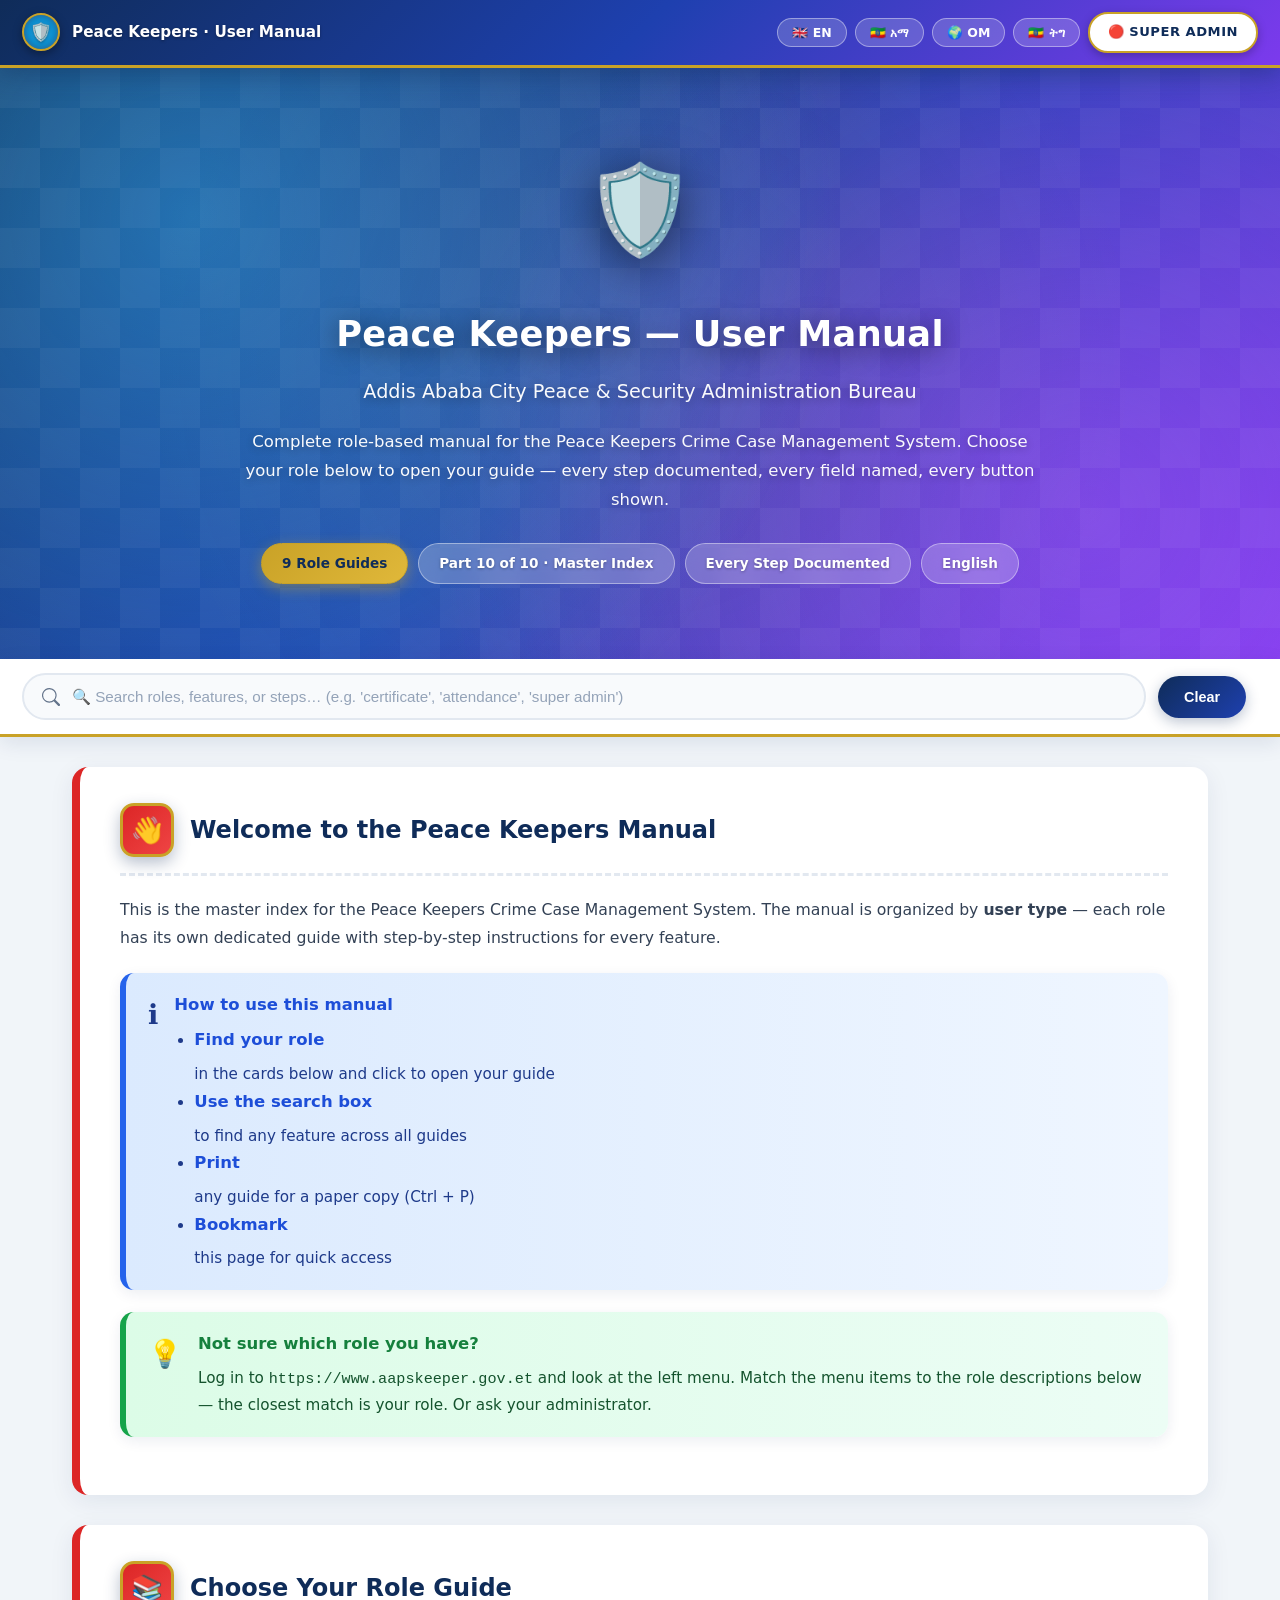
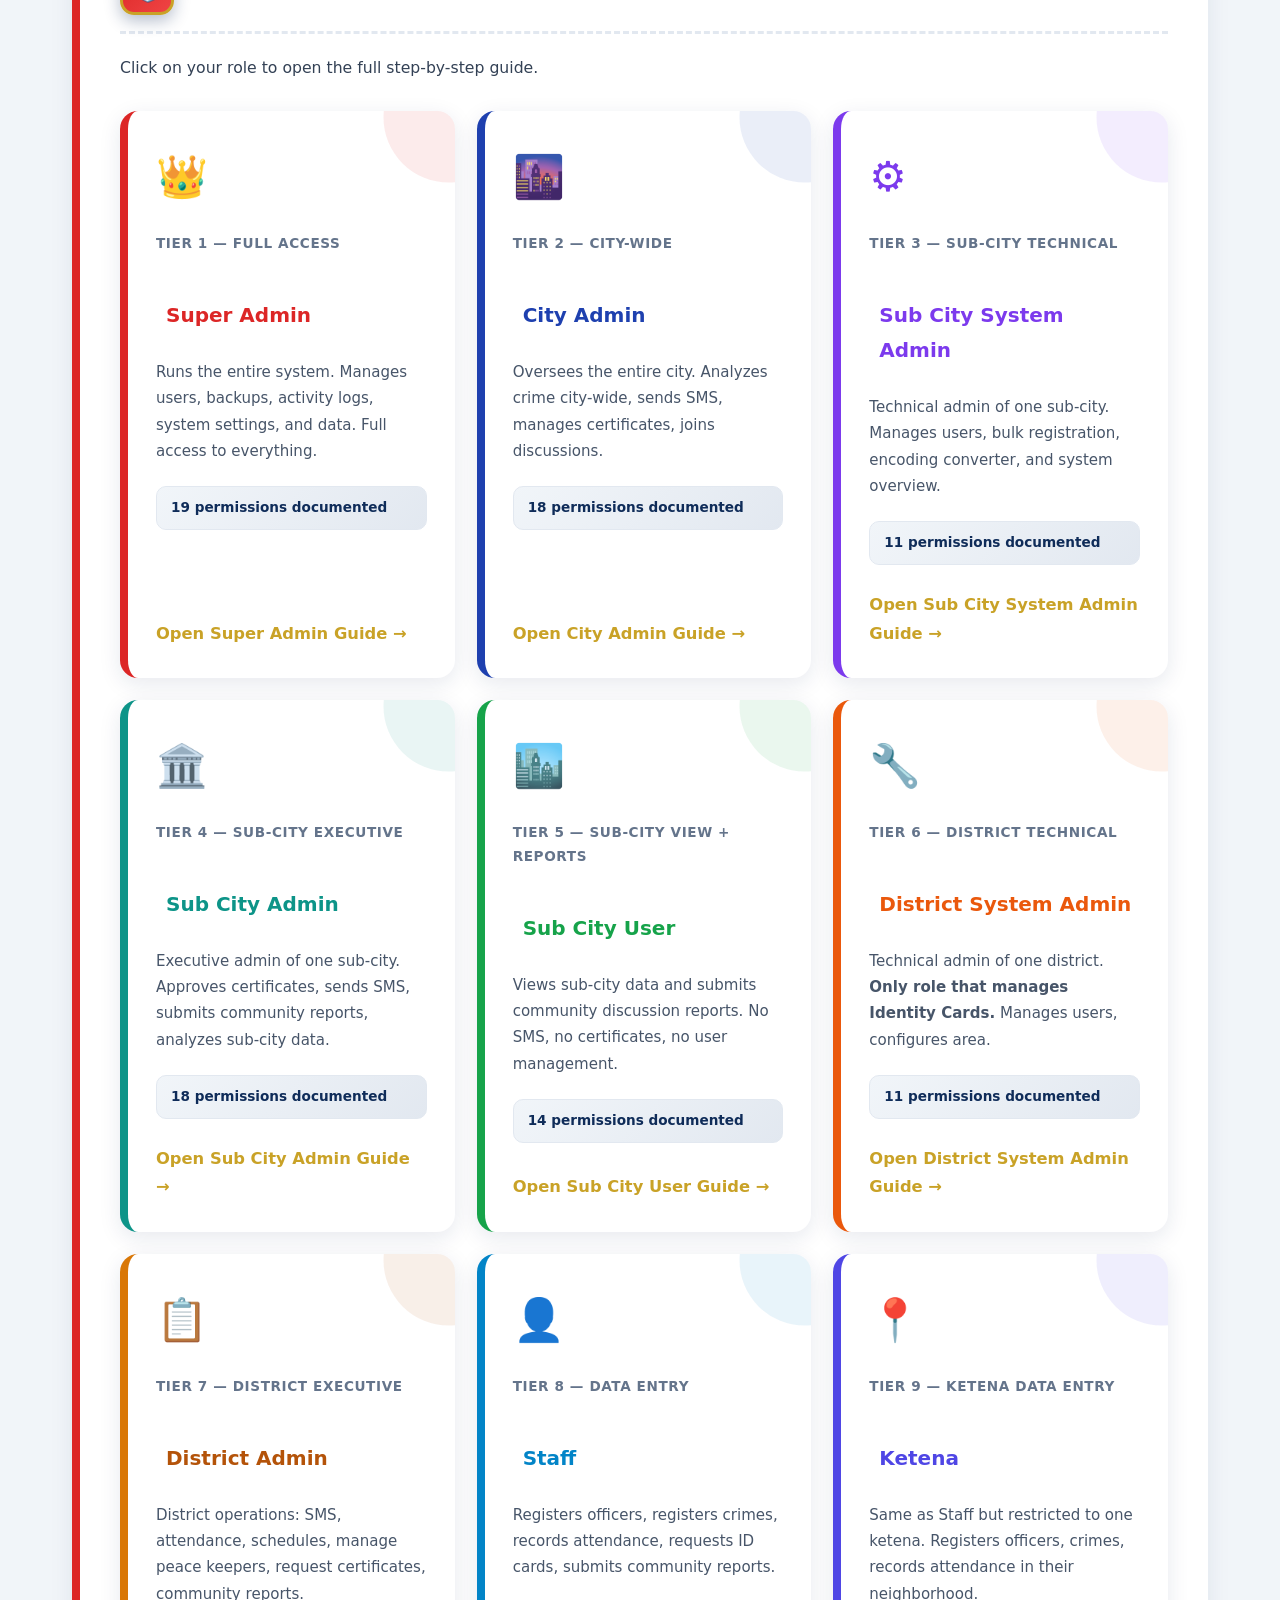
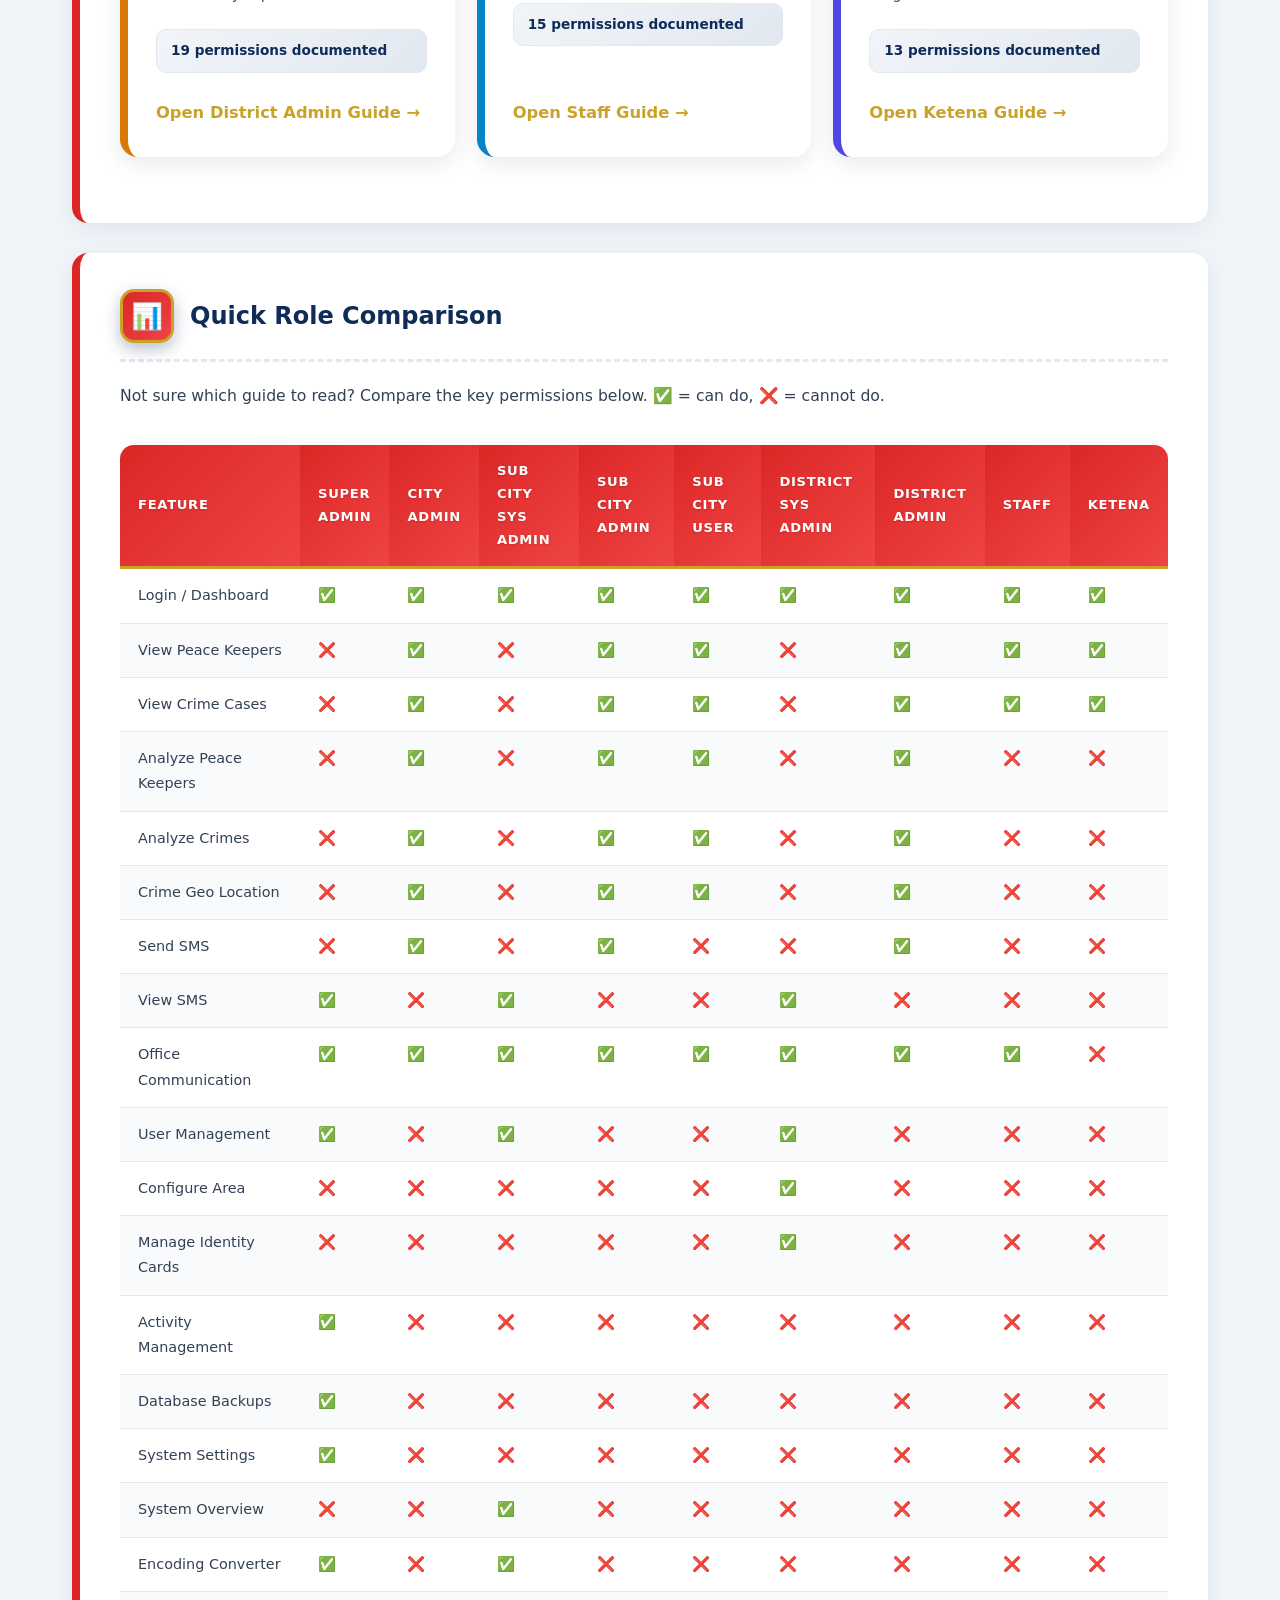
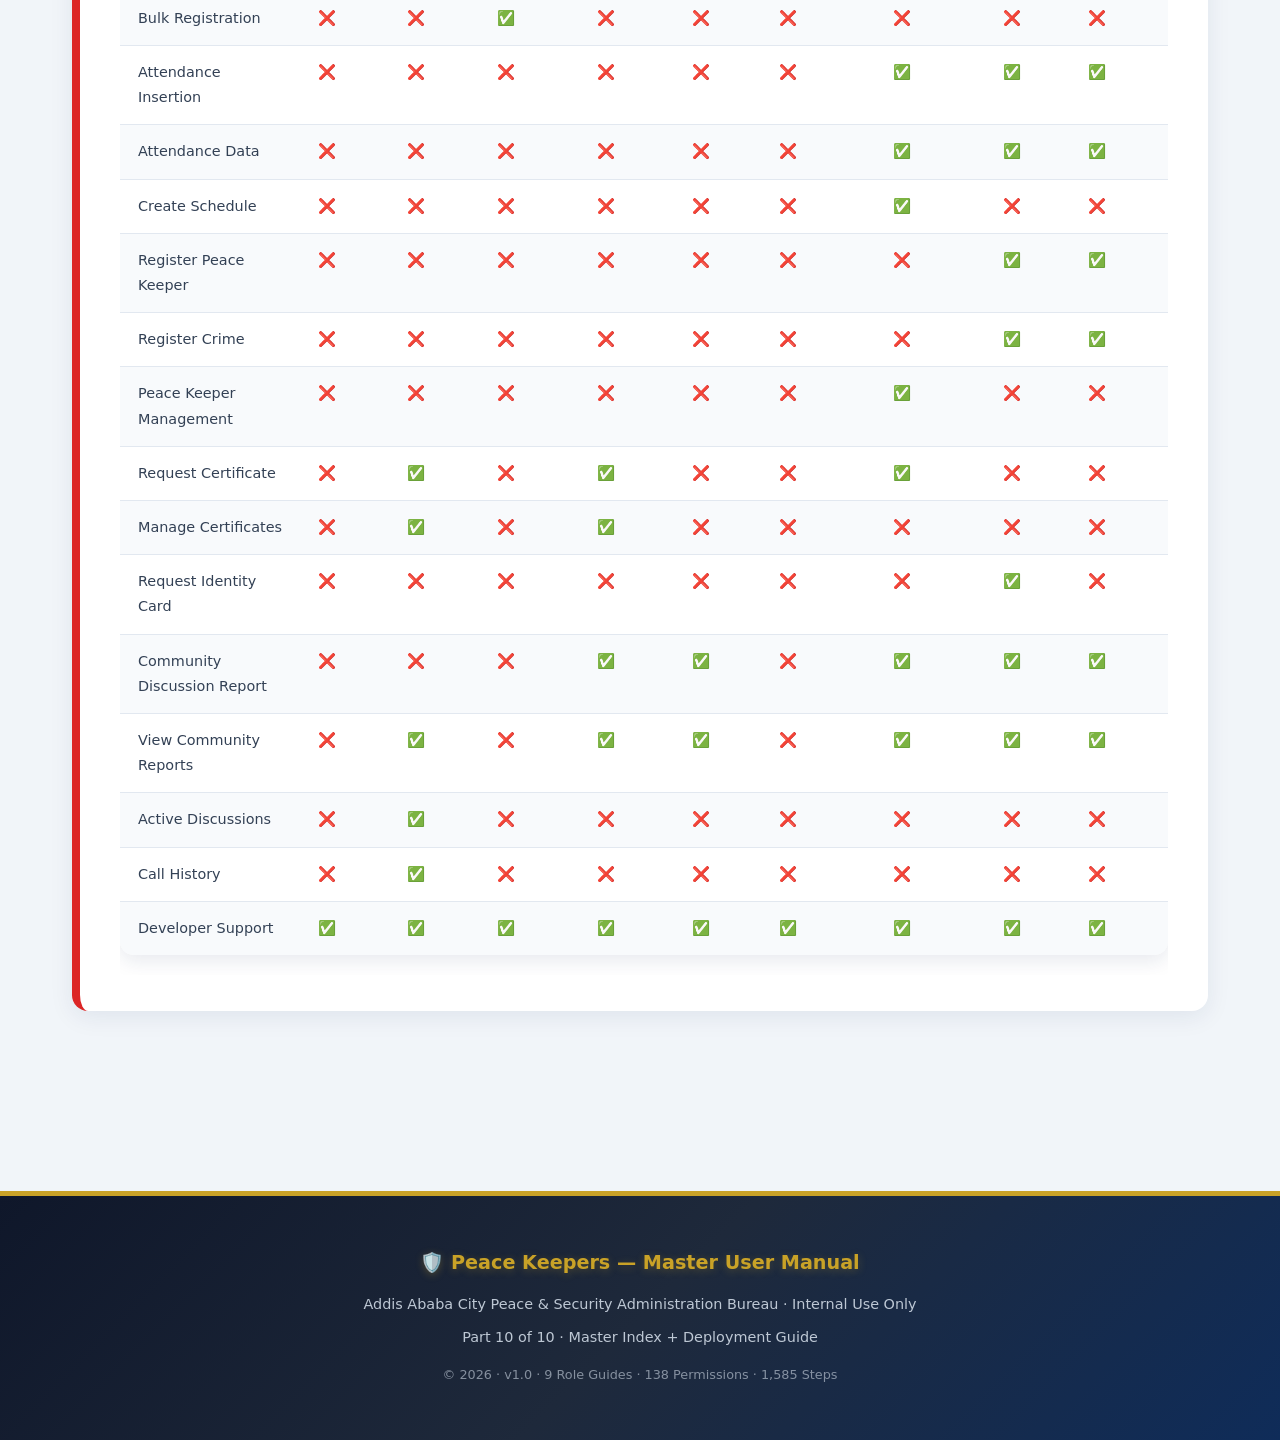
==== commit 2f771a32: "Update index.html" ====
--- a/index.html
+++ b/index.html
@@ -15,15 +15,39 @@
 </head>
 <body>
 
-<!-- ============ TOP BAR ============ -->
 <div class="top-bar">
   <div class="brand">
     <span class="seal">🛡️</span>
     <span>Peace Keepers · User Manual</span>
   </div>
-  <span class="version">📘 MASTER INDEX</span>
+  <div style="display:flex; gap:8px; align-items:center;">
+    <button class="lang-toggle" onclick="translatePage('en')" title="English">🇬🇧 EN</button>
+    <button class="lang-toggle" onclick="translatePage('am')" title="አማርኛ">🇪🇹 አማ</button>
+    <button class="lang-toggle" onclick="translatePage('om')" title="Afaan Oromoo">🌍 OM</button>
+    <button class="lang-toggle" onclick="translatePage('ti')" title="ትግርኛ">🇪🇹 ትግ</button>
+    <span class="role-badge">🔴 SUPER ADMIN</span>
+  </div>
 </div>
 
+<!-- Google Translate hidden container -->
+<div id="google_translate_element" style="display:none;"></div>
+<script type="text/javascript">
+function googleTranslateElementInit() {
+  new google.translate.TranslateElement({
+    pageLanguage: 'en',
+    includedLanguages: 'en,am,om,ti',
+    autoDisplay: false
+  }, 'google_translate_element');
+}
+function translatePage(lang) {
+  const select = document.querySelector('.goog-te-combo');
+  if (select) {
+    select.value = lang;
+    select.dispatchEvent(new Event('change'));
+  }
+}
+</script>
+<script type="text/javascript" src="//translate.google.com/translate_a/element.js?cb=googleTranslateElementInit"></script>
 <!-- ============ HERO ============ -->
 <header class="hero">
   <span class="seal-big">🛡️</span>
--- a/manual-style.css
+++ b/manual-style.css
@@ -170,7 +170,31 @@
   letter-spacing: 0.5px;
   box-shadow: 0 3px 10px rgba(201, 162, 39, 0.4);
 }
-
+/* Language toggle buttons */
+.lang-toggle {
+  background: rgba(255, 255, 255, 0.18);
+  border: 1.5px solid rgba(255, 255, 255, 0.4);
+  color: #ffffff;
+  padding: 6px 14px;
+  border-radius: 20px;
+  font-weight: 700;
+  font-size: 0.78rem;
+  cursor: pointer;
+  transition: 0.25s;
+  font-family: inherit;
+}
+.lang-toggle:hover {
+  background: rgba(255, 255, 255, 0.35);
+  transform: translateY(-2px);
+}
+/* Hide Google Translate branding (optional) */
+.goog-logo-link,
+.goog-te-gadget span,
+.goog-te-banner-frame {
+  display: none !important;
+}
+body { top: 0 !important; }
+.skiptranslate { display: none !important; }
 /* ============================================================
    HERO HEADER — Option 1 (Approved) — Vivid Purple/Blue
    ============================================================ */
